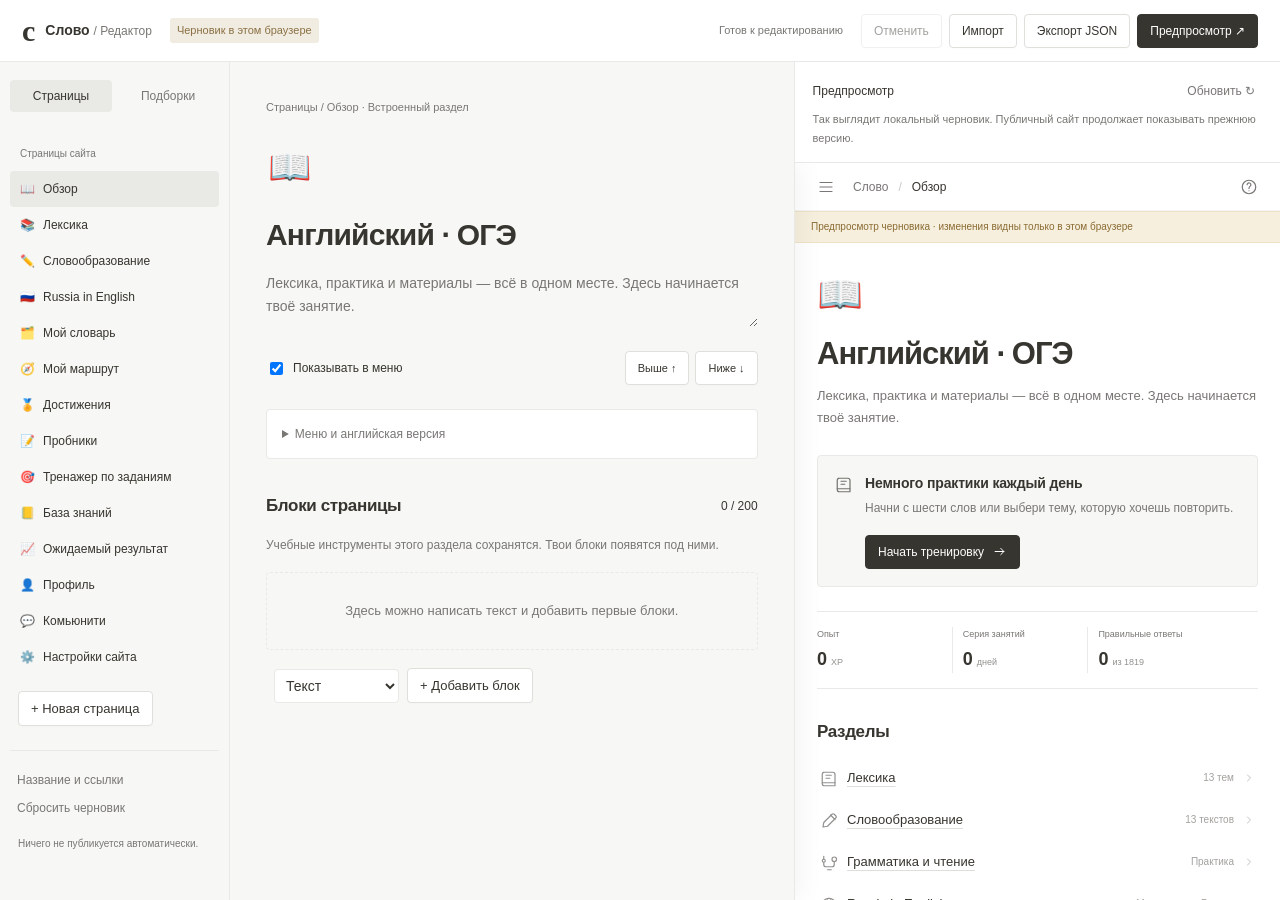
==== site/admin.html @ deb788ef "Add Notion-style browser-local content editor and isolated draft preview" ====
<!doctype html><html lang="ru"><head><meta charset="UTF-8"><meta name="viewport" content="width=device-width,initial-scale=1"><meta name="robots" content="noindex"><title>Редактор — Слово</title><link rel="icon" href="assets/favicon.svg"><script src="preferences.js"></script><link rel="stylesheet" href="style.css"><link rel="stylesheet" href="admin.css"></head><body class="admin-body">
<header class="admin-topbar"><a class="admin-brand" href="index.html">с<span>Слово <small>/ Редактор</small></span></a><span class="admin-draft-badge">Черновик в этом браузере</span><span class="admin-save" id="admin-save-status" role="status">Загрузка…</span><div class="admin-top-actions"><button class="button light" id="admin-undo" disabled>Отменить</button><button class="button light" id="admin-import">Импорт</button><button class="button light" id="admin-export">Экспорт JSON</button><a class="button dark" id="admin-preview-link" href="index.html?preview=1" target="_blank" rel="noopener noreferrer">Предпросмотр ↗</a></div><input type="file" id="admin-import-file" accept=".json,application/json" hidden></header>
<div class="admin-workspace"><aside class="admin-sidebar"><div class="admin-mode-tabs" role="group" aria-label="Что редактировать"><button id="mode-pages" aria-pressed="true">Страницы</button><button id="mode-lessons" aria-pressed="false">Подборки</button></div><div id="admin-sidebar-content"></div><div class="admin-sidebar-footer"><button class="text-button" id="admin-branding">Название и ссылки</button><button class="text-button" id="admin-reset">Сбросить черновик</button><p>Ничего не публикуется автоматически.</p></div></aside>
<main class="admin-editor" id="admin-editor"><p>Загрузка редактора…</p></main>
<aside class="admin-preview-panel"><div class="admin-preview-heading"><strong>Предпросмотр</strong><button class="text-button" id="admin-refresh-preview">Обновить ↻</button></div><p>Так выглядит локальный черновик. Публичный сайт продолжает показывать прежнюю версию.</p><iframe id="admin-preview" title="Предпросмотр черновика" src="about:blank"></iframe></aside></div>
<dialog id="admin-dialog" aria-label="Подтверждение действия"><h2 id="admin-dialog-title"></h2><p id="admin-dialog-text"></p><div class="admin-dialog-actions"><button class="button light" id="admin-dialog-cancel">Отмена</button><button class="button dark" id="admin-dialog-confirm">Подтвердить</button></div></dialog>
<div class="admin-toast" id="admin-message" role="status" hidden></div>
<script src="curriculum.js"></script><script src="content-model.js"></script><script src="admin.js"></script></body></html>
---- site/style.css ----
:root{--ink:#37352f;--muted:#787774;--faint:#a4a39f;--line:#e9e9e7;--sidebar:#f7f7f5;--hover:#efefed;--blue:#2383e2;--sidebar-width:240px;--page-width:960px;font-family:-apple-system,BlinkMacSystemFont,"Segoe UI",Helvetica,Arial,sans-serif;color:var(--ink);background:#fff;font-synthesis:none}
*{box-sizing:border-box}body{margin:0;font-size:14px;line-height:1.5}button,input{font:inherit}button{cursor:pointer;color:inherit}button:disabled{cursor:default}button,a,input{ -webkit-tap-highlight-color:transparent}button,a{touch-action:manipulation}button{transition:background-color .15s,border-color .15s}a{color:inherit}button:focus-visible,a:focus-visible,input:focus-visible{outline:2px solid var(--blue);outline-offset:3px}button:disabled{opacity:.45}svg{width:20px;height:20px;flex-shrink:0;vertical-align:middle}[hidden]{display:none!important}h1,h2,h3,p{margin:0}h1,h2,h3{font-weight:600}p{line-height:1.65}small{font-size:12px}.skip-link{position:fixed;top:8px;left:12px;z-index:8;transform:translateY(-160%);padding:8px 12px;background:white;border:1px solid var(--line);border-radius:4px}.skip-link:focus{transform:translateY(0)}
/* Workspace navigation */
.sidebar{width:var(--sidebar-width);position:fixed;inset:0 auto 0 0;background:var(--sidebar);display:flex;flex-direction:column;padding:10px 8px 14px;z-index:5;border-right:1px solid #f0f0ee;transition:transform .2s}.workspace{display:flex;align-items:center;width:100%;gap:10px;padding:10px 8px;border:0;border-radius:5px;text-align:left;background:transparent}.workspace:hover{background:var(--hover)}.workspace-icon{display:grid;place-items:center;width:28px;height:30px;border:1.5px solid #45433e;border-radius:4px;background:white;font:700 28px/1 Georgia,serif;box-shadow:2px 2px 0 #45433e}.workspace>span:nth-child(2){display:flex;flex-direction:column;gap:1px}.workspace strong{font-size:14px}.workspace small{font-size:11px;color:var(--muted)}.workspace-chevron{margin-left:auto;color:var(--muted)}.sidebar-section-label{font-size:11px;font-weight:500;color:#92918e;padding:28px 12px 9px}.nav-item{display:flex;align-items:center;gap:10px;background:transparent;border:0;border-radius:4px;text-align:left;width:100%;padding:7px 12px;margin:1px 0;min-height:36px;font-size:14px;color:#5f5e5b}.nav-item:hover{background:#ebebea}.nav-item.active{background:#e9e9e7;color:#37352f;font-weight:500}.nav-icon{width:18px;height:20px;display:grid;place-items:center;color:#92918e;flex-shrink:0}.nav-icon svg{width:18px;height:18px}.nav-name{flex:1;white-space:nowrap}.nav-item b{font-size:11px;color:#92918e;font-weight:400;font-variant-numeric:tabular-nums}.sidebar-bottom{margin-top:auto;padding:24px 12px 0}.sidebar-course{display:flex;flex-direction:column;font-size:12px;gap:2px;padding-bottom:18px;border-bottom:1px solid #e6e6e3}.sidebar-course small{color:#9b9a96;font-size:11px}.privacy{display:flex;align-items:center;gap:6px;color:#9b9a96;font-size:10px;padding-top:12px}.privacy svg{width:13px;height:13px}.sidebar-backdrop{position:fixed;inset:0;border:0;background:#0004;z-index:4}main{margin-left:var(--sidebar-width);min-height:100dvh;transition:margin-left .2s}main:focus{outline:none}.sidebar-collapsed .sidebar{transform:translateX(-100%)}.sidebar-collapsed main{margin-left:0}.topbar{position:sticky;top:0;height:46px;padding:0 20px;display:flex;align-items:center;gap:12px;background:#fffffff5;z-index:2}.icon-button{border:0;border-radius:4px;width:30px;height:30px;display:grid;place-items:center;background:transparent;color:var(--muted);font-size:24px;line-height:1;flex-shrink:0}.icon-button:hover{background:var(--hover)}.icon-button svg{width:18px;height:18px}.breadcrumb{display:flex;align-items:center;gap:10px;font-size:13px;min-width:0;white-space:nowrap;overflow:hidden}.breadcrumb strong{font-weight:400;overflow:hidden;text-overflow:ellipsis}.breadcrumb-workspace{color:var(--muted)}.breadcrumb-divider{color:#c9c8c5}.header-right{display:flex;align-items:center;gap:16px;margin-left:auto;flex-shrink:0}.local-label{display:flex;align-items:center;gap:6px;font-size:11px;color:#9b9a96}.local-label i{width:5px;height:5px;background:#8e9f8c;border-radius:50%}
/* Document page */
.content{width:100%;max-width:calc(var(--page-width) + 128px);padding:48px 64px 0;margin:0 auto}.greeting{margin:0 0 32px}.page-icon{font-size:44px;line-height:1.2;margin-bottom:20px}.greeting h1{font-size:38px;font-weight:700;letter-spacing:-1.3px;line-height:1.2;text-wrap:balance}.greeting p{margin-top:12px;color:var(--muted);max-width:650px;font-size:14px;line-height:1.7}h2{font-size:19px;letter-spacing:-.35px}h3{font-size:16px}.hero{display:flex;align-items:flex-start;gap:15px;border:1px solid var(--line);background:#f7f7f5;border-radius:4px;padding:20px 22px}.callout-icon{padding-top:1px;color:#74736f}.hero-copy{flex:1}.hero h2{font-size:16px;letter-spacing:-.15px}.hero p{font-size:13px;color:var(--muted);margin:5px 0 16px;max-width:460px}.hero-foot{font-size:12px;line-height:1.7;text-align:right;white-space:nowrap;color:#5f5e5b}.hero-foot span{font-size:11px;color:#9b9a96}.button{display:inline-flex;align-items:center;justify-content:center;gap:8px;padding:7px 12px;border:1px solid #dfdfdc;border-radius:4px;background:#fff;font-size:13px;font-weight:500;line-height:1.5;min-height:34px;text-decoration:none;box-shadow:0 1px 2px #00000004}.button svg{width:15px;height:15px}.button:hover{background:#f0f0ee}.button:active{transform:translateY(1px)}.button.dark{background:var(--ink);border-color:var(--ink);color:white}.button.dark:hover{background:#504e48}.button.light{background:white}.button.light:hover{background:var(--hover)}.text-button{background:transparent;border:0;border-radius:4px;font-size:12px;color:var(--muted);padding:5px 7px;line-height:1.5}.text-button:hover{background:var(--hover);color:var(--ink)}.stats{display:grid;grid-template-columns:1fr 1fr 1.15fr;margin:24px 0 38px;padding:18px 0;border-top:1px solid var(--line);border-bottom:1px solid var(--line)}.stat{padding:0 22px;border-right:1px solid var(--line);display:flex;flex-wrap:wrap;align-items:center;gap:8px 14px}.stat:first-child{padding-left:0}.stat:last-child{padding-right:0;border:0}.stat p{font-size:11px;color:var(--muted);margin-bottom:5px}.stat strong{font-size:22px;letter-spacing:-.5px;font-weight:600;font-variant-numeric:tabular-nums}.stat strong small{font-size:11px;letter-spacing:0;font-weight:400;color:#92918e}.stat-detail{font-size:10px;color:#92918e;white-space:nowrap}.stat-detail b{font-weight:500}.week{display:flex;gap:2px;align-self:flex-end;margin-bottom:7px}.week span{width:15px;height:17px;display:grid;place-items:center;font-size:8px;color:#b8b7b4;border:1px solid #eee;border-radius:2px}.week span.done{background:#e6eee4;color:#5b7659;border-color:#e6eee4}.section-heading{display:flex;align-items:center;justify-content:space-between;gap:12px;margin-bottom:12px}.workspace-pages{margin-bottom:38px}.page-links{display:flex;flex-direction:column}.page-link{display:flex;align-items:center;gap:11px;text-align:left;border:0;border-radius:4px;background:white;padding:10px 9px;font-size:14px;min-height:42px}.page-link:hover{background:#f7f7f5}.page-link-icon{color:#92918e}.page-link-icon svg{width:18px;height:18px}.page-link>span:nth-child(2){text-decoration:underline;text-decoration-color:#dededb;text-underline-offset:4px}.page-link small{margin-left:auto;color:#a2a19d;font-size:11px}.page-link>svg{width:14px;height:14px;color:#b2b1ad}.study-grid{display:grid;grid-template-columns:minmax(0,1fr) 205px;gap:30px}.database-heading{display:flex;justify-content:space-between;padding:8px 10px;border-top:1px solid var(--line);border-bottom:1px solid var(--line);color:#a2a19d;font-size:11px}.topic-list{display:flex;flex-direction:column;min-width:0}.topic{width:100%;border:0;border-bottom:1px solid var(--line);border-radius:0;background:white;display:flex;align-items:center;gap:12px;padding:14px 10px;text-align:left;min-height:76px}.topic:hover{background:#f7f7f5}.topic-art{display:grid;place-items:center;width:22px;flex-shrink:0;color:#9b9a96}.topic-art svg{width:19px;height:19px}.topic>div{min-width:0;flex:1}.topic small{font-size:10px;color:#a2a19d;letter-spacing:.02em}.topic h3{font-size:14px;font-weight:500;line-height:1.5;margin:2px 0;letter-spacing:0}.topic p{font-size:11px;color:#9b9a96}.topic-progress{height:2px;max-width:100px;background:#f0f0ee;margin-top:9px}.topic-progress i{display:block;height:100%;background:#b4b3af}.topic-meta{font-size:11px;color:#a2a19d;white-space:nowrap;font-variant-numeric:tabular-nums}.daily{align-self:start;border:1px solid var(--line);border-radius:4px;padding:17px 18px;margin-top:3px}.daily-top{font-size:11px;color:#92918e;margin-bottom:12px}.daily h2{font-size:15px}.daily p{font-size:12px;color:#92918e;margin:7px 0 20px;line-height:1.7}.quest-track{height:3px;border-radius:2px;background:#efefed;overflow:hidden}.quest-track i{display:block;height:100%;background:#8e9f8c;width:0}.quest-meta{display:flex;justify-content:space-between;gap:8px;font-size:9px;color:#92918e;margin-top:8px}.quest-meta strong{font-weight:400;white-space:nowrap}.book-note{display:flex;align-items:flex-start;gap:9px;border-top:1px solid var(--line);margin-top:32px;padding-top:16px;color:#a2a19d}.book-note svg{width:15px;height:15px;margin-top:3px}.book-note p{font-size:11px}.content footer{display:flex;align-items:center;gap:12px;padding:32px 0 22px;color:#b4b3af;font-size:10px}.content footer>span:first-child{font-weight:600}#secondary-view{min-height:420px}.route-intro{font-size:13px;line-height:1.7;color:var(--muted);margin-bottom:24px;max-width:680px}.search-label{display:block;margin:20px 0 7px;font-size:12px;font-weight:500;color:var(--muted)}.search-input{display:block;width:100%;max-width:100%;padding:9px 11px;border:1px solid #e3e3e0;border-radius:4px;background:#fbfbfa;font-size:13px;margin-bottom:20px;color:var(--ink)}.search-input::placeholder{color:#b4b3af}.search-input:focus{background:white;border-color:#a8cbea}.chapter-heading{margin:0 0 24px}.chapter-heading h2{display:none}.chapter-heading p{font-size:12px;color:#92918e}.chapter-actions{display:flex;gap:8px;flex-wrap:wrap;margin-top:22px}.chapter-actions .button{min-height:35px}.module-links{display:flex;gap:8px;flex-wrap:wrap;margin-bottom:32px}.word-list{display:flex;flex-direction:column;border-top:1px solid var(--line)}.vocab-card{display:grid;grid-template-columns:minmax(0,1fr) minmax(0,1fr) 125px;align-items:center;gap:20px;border-bottom:1px solid var(--line);padding:13px 9px;min-height:52px}.vocab-card h3{grid-column:1;grid-row:1;font:500 15px/1.5 -apple-system,BlinkMacSystemFont,"Segoe UI",Helvetica,Arial,sans-serif;overflow-wrap:anywhere}.vocab-card strong{grid-column:2;grid-row:1;font-size:13px;font-weight:400;color:var(--muted);overflow-wrap:anywhere}.vocab-card small{grid-column:3;grid-row:1;font-size:9px;letter-spacing:.02em;color:#a2a19d;text-align:right}.vocab-card p{font-size:12px;color:var(--muted);grid-column:1/-1}#search-count{font-size:11px;color:#92918e;margin-bottom:10px}.empty-state{padding:48px 28px;border:1px dashed #e3e3e0;border-radius:4px;text-align:center;color:var(--muted)}.empty-state .result-icon{font-size:32px;margin-bottom:16px;color:#a2a19d}.empty-state h2{font-size:18px;color:var(--ink);margin-bottom:8px}.empty-state p{font-size:13px}.empty-state .button{margin-top:20px}.achievement-grid{display:flex;flex-direction:column;border-top:1px solid var(--line)}.achievement{display:grid;grid-template-columns:38px 1fr auto;gap:4px 16px;padding:22px 10px;border-bottom:1px solid var(--line);align-items:center}.achievement>span{grid-column:1;grid-row:1/3;font-size:28px;color:#9b9a96}.achievement h3{font-size:15px;grid-column:2;grid-row:1}.achievement p{font-size:12px;color:var(--muted);grid-column:2;grid-row:2}.achievement small{font-size:11px;grid-column:3;grid-row:1/3;color:var(--muted)}.achievement.locked{opacity:.5}
/* Study pages and dialogs */
dialog{border:1px solid #e7e7e4;border-radius:8px;padding:24px;width:min(560px,calc(100vw - 32px));max-height:90dvh;overflow:auto;background:white;color:var(--ink);box-shadow:0 16px 60px #00000026}dialog::backdrop{background:#0005}.modal-head{display:flex;align-items:center;justify-content:space-between;gap:12px;font-size:11px;color:var(--muted);line-height:1.6}.modal-head .icon-button{width:28px;height:28px}.session-track{height:3px;background:#f1f1ef;margin:16px 0 24px}.session-track i{display:block;height:100%;background:#aaa9a5;width:0;transition:width .2s}.eyebrow{font-size:10px;letter-spacing:.08em;font-weight:500;color:#92918e}.exercise-word{text-align:center;padding:12px 0}.exercise-word h2{font:600 34px/1.3 -apple-system,BlinkMacSystemFont,"Segoe UI",Helvetica,Arial,sans-serif;letter-spacing:-.8px;margin:20px 0 14px;overflow-wrap:anywhere}.exercise-word p{font-size:13px;color:var(--muted);line-height:1.8}.exercise-word h3{margin-bottom:12px}.source-note{font-size:11px!important;line-height:1.7!important;color:#9b9a96!important;margin-top:20px!important}.source-note a{text-underline-offset:3px}.answer-grid{display:grid;grid-template-columns:1fr 1fr;gap:8px;margin-top:24px}.answer{border:1px solid #e3e3e0;border-radius:4px;padding:13px 12px;background:white;text-align:left;font-size:13px;line-height:1.6;overflow-wrap:anywhere}.answer:not(:disabled):hover{background:#f7f7f5;border-color:#bdbcb7}.answer.correct{background:#edf3ec;border-color:#a8bfa4;color:#3e6039;opacity:1}.answer.wrong{background:#fbefec;border-color:#d7ada3;color:#975b4a;opacity:1}.feedback{font-size:13px;line-height:1.8;margin-top:20px}.next{width:100%;margin-top:18px}.result-icon{font-size:44px;color:#9b9a96;margin:8px 0}.exercise-word #repeat{display:block;margin:10px auto 0}.task-text{text-align:left;font-size:16px;line-height:1.85;margin:18px 0}#answer-form{display:flex;align-items:center;flex-wrap:wrap;gap:10px}#answer-form label{width:100%;font-size:12px;color:var(--muted)}#typed-answer{flex:1;min-width:140px;border:1px solid #dcdcd8;border-radius:4px;padding:9px 11px;color:var(--ink)}.wide-trainer{width:min(800px,calc(100vw - 32px));padding:32px}.formation-intro h2{font-size:28px;letter-spacing:-.7px;margin:14px 0}.formation-intro p{font-size:13px;color:var(--muted);line-height:1.8}.gap-row{padding:20px 0;border-bottom:1px solid var(--line)}.gap-row label{display:block;font-size:15px;line-height:1.85}.gap-row label strong{display:inline-block;font-size:12px;margin-right:6px;color:#92918e;font-variant-numeric:tabular-nums}.gap-entry{display:flex;align-items:center;gap:16px;margin-top:12px}.gap-entry strong{font-size:11px;font-weight:500;letter-spacing:.04em;min-width:125px;color:var(--muted)}.gap-entry input{min-width:0;flex:1;width:100%;border:1px solid #dcdcd8;border-radius:4px;padding:9px 11px;color:var(--ink);background:white}.gap-entry input.correct{border-color:#a8bfa4;background:#edf3ec}.gap-entry input.wrong{border-color:#d7ada3;background:#fbefec}.gap-feedback p{font-size:12px;line-height:1.8;margin:10px 0 0;color:var(--muted)}#check-block{margin-top:24px}#block-result{margin:24px 0}#block-result h3{margin-bottom:8px}#block-result p{font-size:13px;color:var(--muted)}.close-info{float:right}#info h2{font-size:25px;margin:14px 0}#info p{font-size:13px;line-height:1.8;color:var(--muted);margin:14px 0}#info #reset{margin-top:8px}
/* Flashcards */
.flashcard-top{display:flex;align-items:center;justify-content:space-between;gap:16px;margin:16px 0 14px}.flashcard-top #flashcard-count{font-size:12px;color:var(--muted);font-variant-numeric:tabular-nums}.flashcard{display:flex;width:100%;min-height:300px;padding:28px;flex-direction:column;align-items:center;justify-content:space-between;gap:28px;border:1px solid #e2e2df;border-radius:5px;background:#fbfbfa;text-align:center}.flashcard:hover{background:#f7f7f5}.flashcard[aria-pressed="true"]{background:#f3f3f0;border-color:#d6d6d1}.flashcard-text{font-size:clamp(25px,4vw,36px);font-weight:500;line-height:1.4;letter-spacing:-.5px;overflow-wrap:anywhere}.flashcard-hint{font-size:11px;color:#9b9a96}.flashcard-navigation{display:flex;align-items:center;justify-content:space-between;gap:12px;margin:16px 0}.flashcard-navigation>span{font-size:11px;color:#a2a19d;text-align:center}.flashcard-navigation .button{min-width:40px;min-height:34px}.flashcard-options{display:flex;flex-wrap:wrap;justify-content:space-between;gap:8px}.flashcard-options .text-button{font-size:11px}#flashcard-check{margin-top:16px}
/* Small screens retain a full, readable navigation drawer. */
@media(min-width:1600px){.content{padding-top:66px}}@media(max-width:1200px){.content{padding:40px 40px 0}.study-grid{gap:22px;grid-template-columns:minmax(0,1fr) 190px}.stat{padding-left:16px;padding-right:16px}.stat-detail,.week{display:none}.vocab-card{grid-template-columns:1fr 1fr}.vocab-card small{display:none}}@media(max-width:900px){.content{padding:36px 28px 0}.study-grid{grid-template-columns:1fr}.daily{display:none}.greeting h1{font-size:34px}.hero-foot{display:none}.local-label{display:none}}
@media(max-width:800px){.sidebar{transform:translateX(-100%);box-shadow:6px 0 25px #0000000c}.sidebar-open .sidebar{transform:translateX(0)}main,.sidebar-collapsed main{margin-left:0}.sidebar-open .sidebar-backdrop{display:block}.topbar{padding:0 16px;border-bottom:1px solid #f3f3f1;height:48px}.content{padding:36px 28px 0;max-width:800px}.header-right{gap:8px}.nav-item{min-height:42px}.sidebar-section-label{padding-top:24px}.breadcrumb{font-size:12px}.workspace{min-height:60px}}
@media(max-width:540px){.content{padding:30px 22px 0}.page-icon{font-size:37px;margin-bottom:18px}.greeting h1{font-size:31px;letter-spacing:-1px}.greeting p{font-size:13px}.greeting{margin-bottom:26px}.hero{padding:17px;gap:12px}.hero h2{font-size:14px}.hero p{font-size:12px}.hero .callout-icon svg{width:18px;height:18px}.hero .button{font-size:12px}.stats{margin:24px 0 30px;padding:15px 0;grid-template-columns:1fr 1fr 1.25fr}.stat{padding:0 10px}.stat p{font-size:9px;white-space:nowrap}.stat strong{font-size:18px}.stat strong small{font-size:9px}.section-heading h2{font-size:17px}.page-link{padding:10px 3px;font-size:13px;gap:9px}.page-link small{font-size:10px;max-width:105px;text-align:right}.page-link>svg{width:12px;height:12px}.workspace-pages{margin-bottom:30px}.topic{padding:13px 4px;gap:9px}.topic h3{font-size:13px}.topic p{font-size:10px}.topic-meta{font-size:10px}.topic small{font-size:9px}.topic-art{width:18px}.topic-art svg{width:17px;height:17px}.chapter-actions{display:grid;grid-template-columns:1fr 1fr;gap:8px}.chapter-actions #chapter-flashcards{grid-column:1/-1}.chapter-actions .button{font-size:12px;min-height:40px}.vocab-card{gap:14px;padding:13px 3px}.vocab-card h3{font-size:14px}.vocab-card strong{font-size:12px}.chapter-heading p{font-size:11px}.route-intro{font-size:12px}.search-input{font-size:14px;padding:11px}.empty-state{padding:38px 18px}.content footer{font-size:9px}.book-note{margin-top:24px}.book-note p{font-size:10px}dialog,.wide-trainer{width:calc(100vw - 24px);padding:20px;max-height:92dvh}.modal-head{font-size:10px}.answer-grid{grid-template-columns:1fr}.answer{padding:12px}.flashcard{min-height:270px;padding:24px 18px}.flashcard-navigation>span{font-size:10px}.flashcard-options .text-button{font-size:10px}.flashcard-text{font-size:28px}.gap-entry{flex-direction:column;align-items:stretch;gap:8px}.formation-intro h2{font-size:25px}.gap-row label{font-size:14px}.task-text{font-size:15px}.module-links{flex-direction:column}.module-links .button{width:100%}.achievement{grid-template-columns:28px 1fr auto;gap:4px 10px;padding:18px 3px}.achievement h3{font-size:14px}.achievement p{font-size:11px}.achievement small{font-size:10px}.achievement>span{font-size:24px}}
@media(prefers-reduced-motion:reduce){*,*::before,*::after{scroll-behavior:auto!important;transition:none!important;animation:none!important}}
@media(max-width:800px){main{transition:none}}
/* Settings, profile and evidence */
.sidebar{overflow-y:auto;scrollbar-width:thin;overscroll-behavior:contain}.sidebar .workspace{flex-shrink:0}.sidebar-bottom{flex-shrink:0}.sidebar-section-label{padding-top:20px;flex-shrink:0}.nav-name{white-space:normal;line-height:1.4}.sidebar nav{flex-shrink:0}.feedback-link{text-decoration:none;font-size:12px}.feedback-external{font-size:12px;color:var(--muted)}.settings-panel{max-width:780px}.settings-group{margin-bottom:30px}.settings-group h2{font-size:16px;padding-bottom:10px;border-bottom:1px solid var(--line)}.setting-row{display:flex;align-items:center;justify-content:space-between;gap:32px;padding:20px 0;border-bottom:1px solid var(--line)}.setting-row label{display:flex;flex-direction:column;gap:6px;flex:1;cursor:pointer}.setting-row label strong{font-size:14px;font-weight:500}.setting-row label span{font-size:12px;line-height:1.7;color:var(--muted);max-width:440px}.setting-row select,.profile-form select,.task-kind-select{font:inherit;border:1px solid #dededb;border-radius:4px;color:var(--ink);background:white;padding:8px 30px 8px 10px;max-width:100%;min-height:36px}.setting-row select{width:160px;flex-shrink:0}.setting-switch{appearance:none;-webkit-appearance:none;position:relative;border:1px solid #c6c6c1;border-radius:20px;background:#dededb;width:38px;height:22px;cursor:pointer;flex-shrink:0;margin:0}.setting-switch::before{content:'';display:block;width:16px;height:16px;position:absolute;top:2px;left:2px;border-radius:50%;background:#fff;box-shadow:0 1px 3px #0002;transition:transform .15s}.setting-switch:checked{background:#37352f;border-color:#37352f}.setting-switch:checked::before{transform:translateX(16px)}.settings-save-status{font-size:12px;color:var(--muted);margin:22px 0}.profile-intro{display:flex;align-items:center;gap:16px;margin-bottom:30px}.profile-intro h2{font-size:21px}.profile-intro p{font-size:12px;color:var(--muted);margin-top:5px}.profile-avatar{width:52px;height:52px;border:1px solid var(--line);border-radius:6px;display:grid;place-items:center;font-size:26px;background:var(--sidebar)}.profile-form{display:flex;flex-direction:column;gap:10px;max-width:420px;margin-bottom:32px}.profile-form label{font-size:12px;color:var(--muted)}.profile-form input{font:inherit;border:1px solid #dededb;border-radius:4px;padding:9px 11px;color:var(--ink);background:white}.profile-form .button{align-self:flex-start;margin-top:10px}.profile-form p{font-size:12px;color:var(--muted)}.feature-note{font-size:12px;color:var(--muted);line-height:1.8;margin:20px 0;max-width:700px}.task-kind-select{margin:0 0 8px;min-width:240px}.forecast-status{background:var(--sidebar);border:1px solid var(--line);border-radius:4px;padding:24px}.status-label{display:inline-block;background:#ecebe8;padding:3px 7px;border-radius:3px;font-size:11px;color:#6c6a63;margin-bottom:14px}.forecast-status h2{font-size:21px}.forecast-status p{font-size:13px;line-height:1.8;color:var(--muted);margin-top:10px;max-width:650px}.feature-heading{margin-top:32px}.evidence-grid{display:grid;grid-template-columns:repeat(3,minmax(0,1fr));border-top:1px solid var(--line);border-bottom:1px solid var(--line);margin:22px 0}.evidence-grid>div{display:flex;flex-direction:column;gap:8px;padding:18px 14px;border-right:1px solid var(--line)}.evidence-grid>div:first-child{padding-left:0}.evidence-grid>div:last-child{border:0}.evidence-grid small{font-size:11px;color:var(--muted);line-height:1.6}.evidence-grid strong{font-size:23px;font-weight:500;font-variant-numeric:tabular-nums}.coverage-list{margin:24px 0}.coverage-list>div{display:flex;justify-content:space-between;align-items:center;padding:12px 0;border-bottom:1px solid var(--line);gap:16px;font-size:13px}.coverage-list strong,.coverage-list small{font-size:12px;font-weight:400;color:var(--muted)}
/* Dark theme affects every learning surface, including feedback and dialogs. */
:root[data-theme="dark"]{--ink:#e6e5e1;--muted:#b4b3ae;--faint:#a4a39e;--line:#383836;--sidebar:#222221;--hover:#343432;--blue:#72b6fa;background:#191919;color:var(--ink)}
[data-theme="dark"] body,[data-theme="dark"] main{background:#191919}[data-theme="dark"] .topbar{background:#191919f5;border-color:var(--line)}[data-theme="dark"] .sidebar{border-color:var(--line)}[data-theme="dark"] .workspace-icon{background:#e6e5e1;color:#37352f;box-shadow:2px 2px 0 #88877f}[data-theme="dark"] .nav-item{color:#c6c5bf}[data-theme="dark"] .nav-item:hover,[data-theme="dark"] .workspace:hover{background:#2d2d2b}[data-theme="dark"] .nav-item.active{background:#343432;color:#f3f2ef}[data-theme="dark"] .sidebar-course{border-color:var(--line)}
[data-theme="dark"] :is(.hero,.daily,.forecast-status,.profile-avatar){background:var(--sidebar);border-color:var(--line)}[data-theme="dark"] :is(.page-link,.topic,.answer,.button.light,dialog,.gap-entry input,.profile-form input,.setting-row select,.profile-form select,.task-kind-select){background:#20201f;color:var(--ink);border-color:#484844}[data-theme="dark"] :is(.page-link,.topic){background:transparent}[data-theme="dark"] :is(.topic:hover,.page-link:hover,.button.light:hover,.answer:not(:disabled):hover){background:#2b2b29}[data-theme="dark"] .button{background:#252524;border-color:#4b4b46;color:var(--ink)}[data-theme="dark"] .button.dark{background:#e4e3de;border-color:#e4e3de;color:#252521}[data-theme="dark"] .button.dark:hover{background:#f8f7f2}[data-theme="dark"] :is(.search-input,#typed-answer){background:#232322;border-color:#484844;color:var(--ink)}[data-theme="dark"] .search-input:focus{background:#292928}[data-theme="dark"] .flashcard{background:#222221;color:var(--ink);border-color:#484844}[data-theme="dark"] .flashcard:hover{background:#292928}[data-theme="dark"] .flashcard[aria-pressed="true"]{background:#2d2d2b;border-color:#5c5b55}[data-theme="dark"] :is(.answer.correct,.gap-entry input.correct){background:#263b2a;border-color:#64936b;color:#c9e8cd}[data-theme="dark"] :is(.answer.wrong,.gap-entry input.wrong){background:#472d27;border-color:#b67969;color:#f2c5b9}[data-theme="dark"] :is(.session-track,.quest-track,.topic-progress){background:#363632}[data-theme="dark"] .week span{border-color:#44443e;color:#a3a297}[data-theme="dark"] .week span.done{background:#344236;color:#c4d7c4;border-color:#344236}[data-theme="dark"] .status-label{background:#3a3932;color:#d4d0bb}[data-theme="dark"] .setting-switch{background:#4a4a46;border-color:#5b5b55}[data-theme="dark"] .setting-switch:checked{background:#e4e3de;border-color:#e4e3de}[data-theme="dark"] .setting-switch:checked::before{background:#252521}[data-theme="dark"] .skip-link{background:#252524;color:var(--ink)}[data-theme="dark"] .empty-state{border-color:#4b4b46}
/* Compact is an actual layout variant, independent of language and theme. */
[data-layout="compact"] .content{padding-top:28px;--page-width:1020px}[data-layout="compact"] .page-icon{font-size:30px;margin-bottom:12px}[data-layout="compact"] .greeting{margin-bottom:22px}[data-layout="compact"] .greeting h1{font-size:32px}[data-layout="compact"] .hero{padding:15px 18px}[data-layout="compact"] .topic{min-height:62px;padding-top:9px;padding-bottom:9px}[data-layout="compact"] .vocab-card{min-height:42px;padding-top:9px;padding-bottom:9px}[data-layout="compact"] .stats{padding:12px 0;margin:18px 0 24px}[data-layout="compact"] .setting-row{padding:14px 0}[data-layout="compact"] .workspace-pages{margin-bottom:24px}
/* Low-vision mode prioritises readable text and controls over density. */
:root.low-vision{--ink:#151515;--muted:#343434;--faint:#555;--line:#666;--sidebar:#f0f0f0;--sidebar-width:280px}.low-vision[data-theme="dark"]{--ink:#fff;--muted:#eee;--faint:#ddd;--line:#bbb;--sidebar:#151515}.low-vision body{font-size:19px}.low-vision :is(p,small,label,.nav-item,.button,.text-button,input,select,.eyebrow,.modal-head,.source-note,.feature-note,.setting-row label strong,.setting-row label span,.setting-row select,.settings-save-status,.vocab-card strong,.vocab-card h3,.topic h3,.topic p,.topic small,.topic-meta,.privacy,.sidebar-section-label,.search-label,.stat p,.stat strong small,.breadcrumb,.coverage-list>div,.coverage-list strong,.coverage-list small,.page-link,.page-link small){font-size:18px!important;line-height:1.7!important}.low-vision :is(h2,.forecast-status h2){font-size:26px}.low-vision h3{font-size:22px}.low-vision .greeting h1{font-size:40px}.low-vision :is(button,input,select){min-height:44px}.low-vision .nav-item{padding:10px}.low-vision :is(.nav-icon,.topic-art){min-width:22px}.low-vision :is(.nav-item,.topic,.page-link,.flashcard,.answer,.button.light){color:var(--ink)}.low-vision :is(.nav-icon,.topic-art,.eyebrow,.flashcard-hint,.stat-detail,.feature-note,.topic p,.topic-meta,.source-note,.sidebar-section-label,.profile-intro p,.sidebar-course small){color:var(--muted)!important}.low-vision .setting-switch{width:58px;height:32px;min-height:32px}.low-vision .setting-switch::before{width:24px;height:24px;top:3px;left:3px}.low-vision .setting-switch:checked::before{transform:translateX(25px)}.low-vision .header-right .local-label{display:none}.low-vision .setting-row{gap:18px}.low-vision .setting-row select{width:180px}.low-vision .vocab-card{grid-template-columns:1fr 1fr}.low-vision .vocab-card small{display:none}.low-vision .week{display:none}.low-vision .stat-detail{display:none}.low-vision :is(.button.dark){color:#fff;background:#151515;border-color:#151515}.low-vision[data-theme="dark"] .button.dark{background:#fff;color:#151515;border-color:#fff}.low-vision .feedback-link{align-items:flex-start}.low-vision .sidebar-section-label{font-weight:600}.low-vision .topbar{min-height:56px;height:auto;padding-top:5px;padding-bottom:5px}
@media(max-width:600px){.setting-row{gap:18px;align-items:flex-start}.setting-row:has(select){flex-direction:column;gap:12px}.setting-row select{width:100%}.setting-row label span{font-size:12px}.settings-group h2{font-size:16px}.evidence-grid{gap:0}.evidence-grid>div{padding:14px 10px}.evidence-grid small{font-size:10px}.evidence-grid strong{font-size:20px}.forecast-status{padding:20px}.forecast-status h2{font-size:19px}.profile-form{max-width:100%}.task-kind-select{width:100%;min-width:0}.low-vision .setting-row select{width:100%}.low-vision .evidence-grid{grid-template-columns:1fr}.low-vision .evidence-grid>div{border-right:0;border-bottom:1px solid var(--line);padding-left:0}.low-vision .stats{grid-template-columns:1fr}.low-vision .stat{padding:10px 0;border-right:0;border-bottom:1px solid var(--line)}.low-vision .page-link{flex-wrap:wrap}.low-vision .page-link small{margin-left:30px;max-width:none;text-align:left}.low-vision .vocab-card{grid-template-columns:1fr;gap:4px}.low-vision .vocab-card strong{grid-column:1;grid-row:2}.low-vision .chapter-actions{grid-template-columns:1fr}.low-vision .sidebar{width:min(320px,88vw)}.low-vision .topic{flex-wrap:wrap}.low-vision .topic-meta{margin-left:30px}.low-vision .greeting h1{font-size:34px}.low-vision .modal-head{align-items:flex-start}.low-vision .chapter-actions #chapter-flashcards{grid-column:1}.low-vision .flashcard-options{flex-direction:column}.low-vision .flashcard-navigation>span{font-size:15px}.low-vision .coverage-list>div{flex-wrap:wrap}}
.quiz-length-heading{margin:20px 0 24px}.quiz-length-heading h2{font-size:24px;letter-spacing:-.6px;line-height:1.35}.quiz-length-heading p{font-size:13px;color:var(--muted);margin-top:9px}.quiz-length-options{display:grid;grid-template-columns:repeat(3,minmax(0,1fr));gap:10px}.quiz-length-option{display:flex;flex-direction:column;align-items:flex-start;gap:8px;text-align:left;min-height:110px;padding:18px 14px;background:var(--sidebar);border:1px solid var(--line);border-radius:4px;color:var(--ink)}.quiz-length-option:hover{background:var(--hover);border-color:var(--muted)}.quiz-length-option strong{font-size:17px;font-weight:500}.quiz-length-option small{font-size:11px;color:var(--muted);line-height:1.6}.low-vision .quiz-length-options{grid-template-columns:1fr}.low-vision .quiz-length-option strong{font-size:22px}@media(max-width:540px){.quiz-length-options{grid-template-columns:1fr}.quiz-length-option{min-height:76px;padding:15px;gap:5px}.quiz-length-heading h2{font-size:23px}}
.trainer-routes{display:flex;flex-wrap:wrap;gap:8px;margin-bottom:18px}.trainer-steps{display:flex;flex-wrap:wrap;align-items:center;gap:8px;font-size:12px;color:var(--muted);margin-bottom:28px}.trainer-steps .text-button{max-width:100%;text-align:left}.trainer-step-title{margin-bottom:22px;font-size:22px}.trainer-group{margin-bottom:30px}.trainer-group>h3{font-size:12px;color:var(--muted);font-weight:500;padding:8px 0;border-bottom:1px solid var(--line)}.trainer-choice{display:flex;align-items:center;justify-content:space-between;gap:24px;padding:17px 10px;border:0;border-bottom:1px solid var(--line);background:transparent;text-align:left;width:100%;color:var(--ink)}.trainer-choice:hover,.trainer-topic-choice:hover{background:var(--sidebar)}.trainer-choice-body{display:flex;flex-direction:column;gap:5px;flex:1;min-width:0}.trainer-choice strong{font-size:14px;font-weight:500}.trainer-choice small{font-size:11px;color:var(--muted)}.trainer-choice-body>span{font-size:12px;line-height:1.7;color:var(--muted);max-width:590px}.trainer-availability{flex-shrink:0;font-size:11px;color:var(--muted);max-width:130px;text-align:right}.trainer-availability.available{color:var(--ink)}.trainer-topic-list{border-top:1px solid var(--line)}.trainer-topic-choice{display:flex;align-items:center;gap:16px;justify-content:space-between;background:transparent;border:0;border-bottom:1px solid var(--line);width:100%;padding:15px 8px;text-align:left;color:var(--ink);font-size:14px}.trainer-topic-choice>span:first-child{flex:1}.trainer-topic-choice small{font-size:11px;color:var(--muted)}.trainer-topic-choice>span:last-child{font-size:12px;color:var(--muted)}.trainer-result-heading>h2{font-size:25px;line-height:1.4;margin-bottom:10px}.trainer-result-heading>p:not(.feature-note){font-size:13px;color:var(--muted)}.trainer-result-actions{display:flex;flex-wrap:wrap;gap:8px;margin:26px 0}.trainer-source{border-top:1px solid var(--line);padding-top:18px;margin-top:34px;color:var(--muted);max-width:700px;font-size:11px;line-height:1.8}.trainer-source p{margin-bottom:8px}.reading-passage{border:1px solid var(--line);padding:18px;border-radius:4px;margin-bottom:24px;background:var(--sidebar)}.reading-passage summary{cursor:pointer;font-weight:600;font-size:18px}.reading-passage p{font-size:14px;line-height:1.9;margin-top:16px;max-width:65ch}.low-vision :is(.trainer-choice strong,.trainer-choice small,.trainer-choice-body>span,.trainer-availability,.trainer-topic-choice,.trainer-topic-choice small,.trainer-source,.reading-passage p,.reading-passage summary){font-size:18px!important;line-height:1.7!important}.low-vision .trainer-choice{flex-wrap:wrap}.low-vision .trainer-availability{max-width:100%}.low-vision .trainer-source{font-size:18px}.low-vision .trainer-step-title{font-size:28px}@media(max-width:600px){.trainer-routes .button{flex:1;font-size:12px}.trainer-choice{flex-wrap:wrap;gap:9px;padding:15px 4px}.trainer-choice-body{flex-basis:100%}.trainer-availability{text-align:left;max-width:none}.trainer-topic-choice{flex-wrap:wrap;gap:5px 12px}.trainer-topic-choice>span:first-child{flex-basis:100%}.trainer-topic-choice small{flex:1}.trainer-result-heading>h2{font-size:22px}.reading-passage{padding:14px}.reading-passage p{font-size:13px}.trainer-result-actions .button{flex:1}.low-vision .trainer-routes{flex-direction:column}.low-vision .trainer-topic-choice{font-size:18px}.trainer-steps{gap:4px}}
.editor-entry-link{display:block;font-size:11px;color:var(--muted);text-decoration:none;padding:7px 0;margin-bottom:10px}.editor-entry-link:hover{text-decoration:underline}.draft-preview-banner{position:sticky;top:46px;z-index:2;background:#f6efdE;border-top:1px solid #eee3c8;border-bottom:1px solid #eee3c8;color:#8a6b32;padding:7px 22px;font-size:11px;line-height:1.6}.cms-page-blocks{margin:30px 0;max-width:720px}.cms-page-blocks>p{font-size:15px;line-height:1.9;margin:14px 0;white-space:normal;overflow-wrap:anywhere}.cms-page-blocks>h2{font-size:25px;margin:30px 0 14px;line-height:1.4}.cms-page-blocks ul{padding-left:24px;font-size:15px;line-height:1.9}.cms-page-blocks hr{border:0;border-top:1px solid var(--line);margin:26px 0}.cms-callout{padding:18px;background:var(--sidebar);border:1px solid var(--line);border-radius:4px;line-height:1.9;margin:20px 0;font-size:14px;overflow-wrap:anywhere}.cms-page-blocks figure{margin:20px 0}.cms-page-blocks img{max-width:100%;height:auto;border-radius:4px;display:block}.cms-page-blocks figcaption{font-size:12px;color:var(--muted);margin-top:8px;line-height:1.7}.cms-page-blocks a{text-underline-offset:4px}[data-theme="dark"] .draft-preview-banner{background:#383122;color:#e8cd97;border-color:#514630}.low-vision .cms-page-blocks :is(p,li,figcaption){font-size:20px!important;line-height:1.9!important}.low-vision .cms-callout{font-size:20px}.low-vision .draft-preview-banner{top:56px;font-size:15px}@media(max-width:800px){.draft-preview-banner{top:48px}}@media(max-width:540px){.cms-page-blocks>h2{font-size:23px}.cms-page-blocks>p,.cms-page-blocks li{font-size:14px}.draft-preview-banner{padding:7px 16px;font-size:10px}}
---- site/admin.css ----
.admin-body{background:var(--sidebar);color:var(--ink)}.admin-topbar{height:62px;display:flex;align-items:center;gap:18px;padding:0 22px;border-bottom:1px solid var(--line);background:white;position:sticky;top:0;z-index:3}.admin-brand{display:flex;align-items:center;gap:10px;text-decoration:none;font:700 30px/1 Georgia,serif}.admin-brand>span{font:600 14px/1.5 -apple-system,BlinkMacSystemFont,"Segoe UI",sans-serif}.admin-brand small{font-weight:400;color:var(--muted)}.admin-draft-badge{font-size:11px;background:#f1ece1;color:#8a7044;padding:4px 7px;border-radius:3px}.admin-save{font-size:11px;color:var(--muted);margin-left:auto}.admin-save[data-state="error"]{color:#a34832}.admin-top-actions{display:flex;gap:7px}.admin-top-actions .button{font-size:12px}.admin-workspace{display:grid;grid-template-columns:230px minmax(400px,1fr) minmax(300px,38%);min-height:calc(100dvh - 62px)}.admin-sidebar{border-right:1px solid var(--line);padding:18px 10px;max-height:calc(100dvh - 62px);position:sticky;top:62px;overflow-y:auto;scrollbar-width:thin;display:flex;flex-direction:column}.admin-mode-tabs{display:flex;gap:5px;margin-bottom:18px}.admin-mode-tabs button{flex:1;border:0;background:transparent;border-radius:4px;padding:7px;font-size:12px;color:var(--muted)}.admin-mode-tabs button[aria-pressed="true"]{background:#e9e9e6;color:var(--ink);font-weight:500}.admin-list-label{font-size:10px;color:var(--muted);margin:16px 10px 8px}.admin-page-button{display:flex;width:100%;gap:8px;align-items:center;padding:8px 10px;border:0;border-radius:4px;background:transparent;text-align:left;font-size:12px;min-height:36px}.admin-page-button span:first-child{flex-shrink:0}.admin-page-button span:nth-child(2){overflow:hidden;text-overflow:ellipsis;white-space:nowrap;flex:1}.admin-page-button small{font-size:9px;color:var(--muted)}.admin-page-button:hover{background:var(--hover)}.admin-page-button.active{background:#e9e9e6}.admin-sidebar-footer{border-top:1px solid var(--line);margin-top:24px;padding-top:15px}.admin-sidebar-footer .text-button{display:block;text-align:left;width:100%}.admin-sidebar-footer p{font-size:10px;color:var(--muted);margin:14px 8px 0}.admin-add-page{margin:16px 8px 0}.admin-editor{margin:0;min-height:0;padding:36px 36px 70px;min-width:0;max-width:none}.admin-editor>h1{font-size:28px;letter-spacing:-.8px;margin-bottom:20px}.admin-editor .editor-context{font-size:11px;color:var(--muted);margin-bottom:24px}.admin-editor .editor-context strong{font-weight:500}.admin-title-input{font:700 30px/1.3 -apple-system,BlinkMacSystemFont,"Segoe UI",sans-serif;letter-spacing:-.8px;width:100%;border:0;background:transparent;resize:none;color:var(--ink);overflow:hidden;padding:4px 0;min-height:44px}.admin-description-input{font:14px/1.7 -apple-system,BlinkMacSystemFont,"Segoe UI",sans-serif;width:100%;border:0;background:transparent;resize:vertical;color:var(--muted);min-height:58px;padding:8px 0}.admin-page-icon-input{font-size:35px;width:90px;border:0;background:transparent;margin-bottom:16px;color:var(--ink)}.admin-properties{border:1px solid var(--line);border-radius:4px;margin:24px 0;padding:15px;background:#fff}.admin-properties summary{font-size:12px;color:var(--muted);cursor:pointer}.admin-fields{display:grid;grid-template-columns:1fr 1fr;gap:14px;margin-top:18px}.admin-field{display:flex;flex-direction:column;gap:6px;min-width:0}.admin-field.wide{grid-column:1/-1}.admin-field label{font-size:11px;color:var(--muted)}.admin-field input,.admin-field textarea,.admin-field select,.admin-task-filter{width:100%;background:white;color:var(--ink);font:13px/1.6 -apple-system,BlinkMacSystemFont,"Segoe UI",sans-serif;padding:8px 9px;border:1px solid #dededb;border-radius:4px;min-width:0}.admin-field textarea{min-height:78px;resize:vertical}.admin-field small{font-size:10px;color:var(--muted)}.admin-page-actions{display:flex;gap:6px;align-items:center;flex-wrap:wrap;margin:18px 0}.admin-page-actions .button{font-size:11px}.admin-page-visibility{display:flex;align-items:center;gap:7px;font-size:12px;margin-right:auto}.admin-blocks-heading{display:flex;justify-content:space-between;align-items:center;margin:34px 0 16px}.admin-blocks-heading h2{font-size:17px}.admin-blocks-hint{font-size:12px;color:var(--muted);margin:16px 0;line-height:1.8}.admin-block{display:flex;align-items:flex-start;gap:10px;margin:9px 0;border:1px solid transparent;border-radius:4px;padding:8px}.admin-block:focus-within,.admin-block:hover{border-color:var(--line);background:#fff}.admin-block-handle{font-size:13px;color:#aaa;background:transparent;border:0;padding:5px;cursor:grab}.admin-block-handle:active{cursor:grabbing}.admin-block-body{flex:1;min-width:0}.admin-block-toolbar{display:flex;align-items:center;gap:6px;margin-bottom:8px}.admin-block-toolbar select{border:0;background:transparent;color:var(--muted);font-size:10px;padding:3px;max-width:180px}.admin-block-toolbar button{font-size:11px;padding:3px 5px}.admin-block-text{width:100%;border:0;padding:4px 0;font:14px/1.8 -apple-system,BlinkMacSystemFont,"Segoe UI",sans-serif;color:var(--ink);background:transparent;resize:vertical;min-height:62px}.admin-block-text.heading{font-size:23px;font-weight:600;min-height:42px;line-height:1.5}.admin-block-text.callout{background:var(--sidebar);padding:12px;border-radius:4px}.admin-block-extra{display:flex;flex-direction:column;gap:8px}.admin-block-extra input{width:100%;font:12px/1.6 -apple-system,BlinkMacSystemFont,"Segoe UI",sans-serif;border:1px solid var(--line);padding:7px;color:var(--ink);background:white;border-radius:4px}.admin-block-image{max-width:100%;max-height:240px;display:block;margin:10px 0}.admin-block.drag-over{border-top:3px solid #2383e2}.admin-add-block{display:flex;gap:8px;align-items:center;margin:18px 8px;flex-wrap:wrap}.admin-add-block select{font:inherit;padding:7px;border:1px solid var(--line);border-radius:4px;background:white;color:var(--ink)}.admin-task{border:1px solid var(--line);background:white;border-radius:4px;margin:12px 0;padding:14px}.admin-task summary{cursor:pointer;font-size:13px;font-weight:500;line-height:1.6;overflow-wrap:anywhere}.admin-task-footer{display:flex;justify-content:space-between;gap:10px;margin-top:12px}.admin-task-footer small{font-size:9px;color:var(--muted)}.admin-task-filter{margin:15px 0 0}.admin-task-controls{display:flex;justify-content:space-between;gap:12px;align-items:center;margin:20px 0}.admin-task-controls span{font-size:11px;color:var(--muted)}.admin-preview-panel{border-left:1px solid var(--line);background:white;display:flex;flex-direction:column;position:sticky;top:62px;height:calc(100dvh - 62px);min-width:0}.admin-preview-heading{display:flex;justify-content:space-between;align-items:center;padding:15px 18px 5px}.admin-preview-heading strong{font-size:12px;font-weight:500}.admin-preview-panel>p{font-size:11px;color:var(--muted);padding:0 18px 15px;line-height:1.7;border-bottom:1px solid var(--line)}.admin-preview-panel iframe{width:100%;border:0;flex:1;min-height:0;background:#fff}.admin-toast{position:fixed;bottom:22px;left:50%;transform:translateX(-50%);max-width:min(600px,calc(100vw - 32px));padding:12px 18px;background:#37352f;color:white;border-radius:6px;box-shadow:0 4px 24px #0002;font-size:13px;z-index:6}.admin-dialog-actions{display:flex;justify-content:flex-end;gap:8px;margin-top:24px}.admin-danger{color:#a34832}.admin-error-box{border:1px solid #d4afa0;background:#fff2ec;padding:16px;border-radius:4px;font-size:13px;line-height:1.8}.admin-empty{padding:28px 10px;border:1px dashed var(--line);border-radius:4px;text-align:center;font-size:13px;color:var(--muted)}.admin-branding-form h2{font-size:20px;margin-bottom:14px}.admin-branding-form .admin-fields{margin-bottom:24px}
[data-theme="dark"] :is(.admin-topbar,.admin-properties,.admin-task,.admin-preview-panel,.admin-block:focus-within,.admin-block:hover){background:#20201f}[data-theme="dark"] :is(.admin-page-button.active,.admin-mode-tabs button[aria-pressed="true"]){background:#363633}[data-theme="dark"] :is(.admin-field input,.admin-field textarea,.admin-field select,.admin-task-filter,.admin-block-extra input,.admin-add-block select){background:#252524;border-color:#484844;color:var(--ink)}[data-theme="dark"] .admin-error-box{background:#472d27;color:#f4cabb}[data-theme="dark"] .admin-draft-badge{background:#3b3528;color:#e4cda2}
@media(max-width:1250px){.admin-workspace{grid-template-columns:205px minmax(350px,1fr) 330px}.admin-editor{padding:28px 24px 60px}.admin-draft-badge{display:none}}@media(max-width:1000px){.admin-workspace{grid-template-columns:210px minmax(0,1fr)}.admin-preview-panel{display:none}.admin-topbar{gap:12px}.admin-save{font-size:10px}.admin-fields{grid-template-columns:1fr}.admin-field{grid-column:1/-1}}@media(max-width:600px){.admin-topbar{height:auto;min-height:92px;flex-wrap:wrap;padding:12px 16px;gap:10px}.admin-top-actions{width:100%;justify-content:flex-end}.admin-top-actions .button{font-size:11px;min-height:34px}.admin-save{max-width:170px;text-align:right}.admin-workspace{grid-template-columns:1fr;min-height:0}.admin-sidebar{position:static;max-height:270px;top:auto;border-right:0;border-bottom:1px solid var(--line);padding:12px 14px}.admin-sidebar-footer{padding-top:10px;margin-top:12px}.admin-sidebar-footer .text-button{display:inline-block;width:auto}.admin-sidebar-footer p{display:none}.admin-mode-tabs{margin-bottom:8px}.admin-page-button{font-size:13px;min-height:38px}.admin-editor{padding:28px 20px 60px}.admin-title-input{font-size:28px}.admin-block{padding:6px 0;gap:4px}.admin-page-actions{gap:7px}.admin-page-visibility{width:100%;margin-bottom:7px}.admin-block-toolbar{flex-wrap:wrap}.admin-task{padding:12px}.admin-brand>span{font-size:13px}}
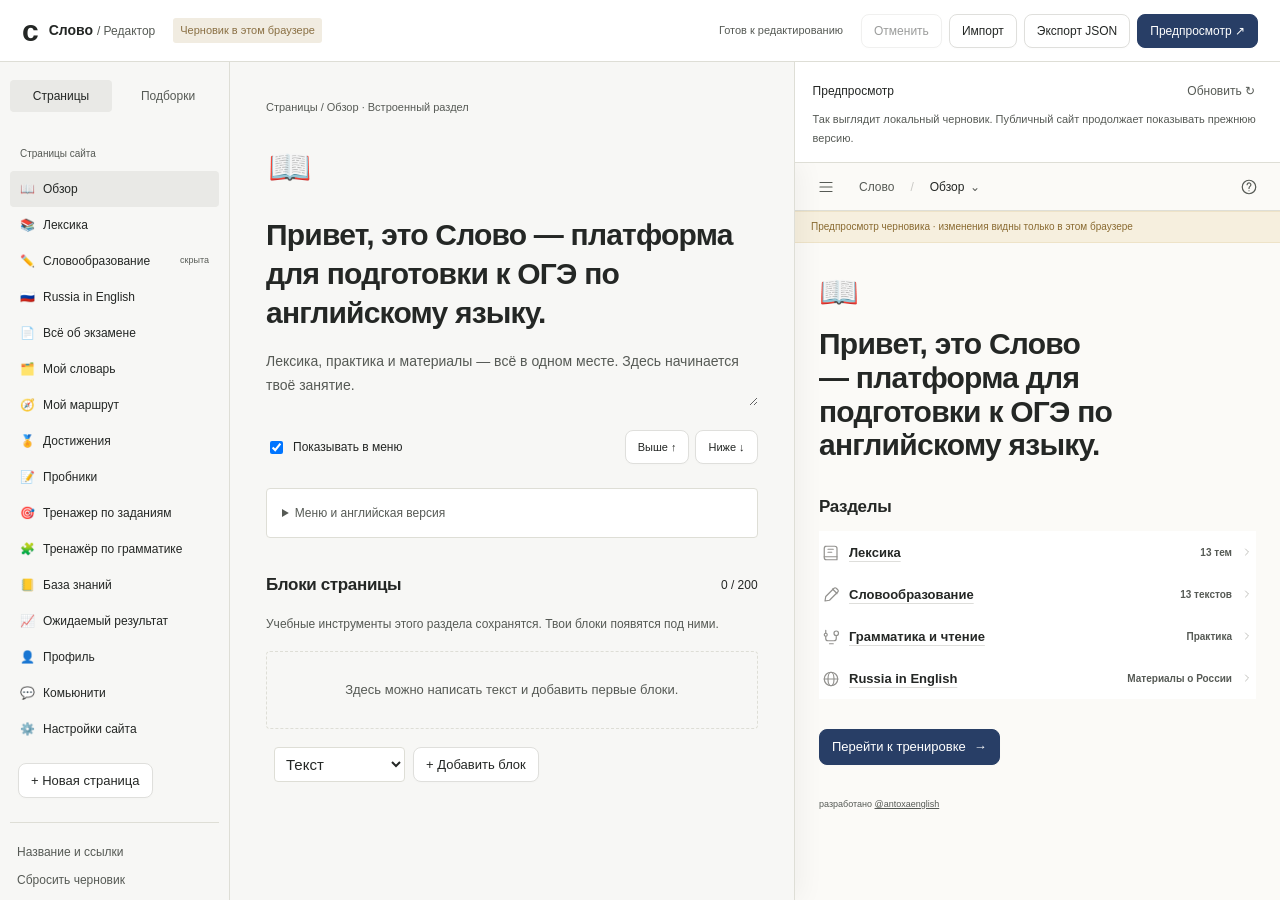
==== commit 52544e8e: "Give Slovo notebook styling, Arial and purposeful motion" ====
--- a/site/admin.html
+++ b/site/admin.html
@@ -1,4 +1,4 @@
-<!doctype html><html lang="ru"><head><meta charset="UTF-8"><meta name="viewport" content="width=device-width,initial-scale=1"><meta name="robots" content="noindex"><title>Редактор — Слово</title><link rel="icon" href="assets/favicon.svg"><script src="preferences.js"></script><link rel="stylesheet" href="style.css"><link rel="stylesheet" href="admin.css"></head><body class="admin-body">
+<!doctype html><html lang="ru"><head><meta charset="UTF-8"><meta name="viewport" content="width=device-width,initial-scale=1"><meta name="robots" content="noindex"><title>Редактор — Слово</title><link rel="icon" href="assets/favicon.svg"><script src="preferences.js"></script><link rel="stylesheet" href="style.css?v=notebook-1"><link rel="stylesheet" href="admin.css"></head><body class="admin-body">
 <header class="admin-topbar"><a class="admin-brand" href="index.html">с<span>Слово <small>/ Редактор</small></span></a><span class="admin-draft-badge">Черновик в этом браузере</span><span class="admin-save" id="admin-save-status" role="status">Загрузка…</span><div class="admin-top-actions"><button class="button light" id="admin-undo" disabled>Отменить</button><button class="button light" id="admin-import">Импорт</button><button class="button light" id="admin-export">Экспорт JSON</button><a class="button dark" id="admin-preview-link" href="index.html?preview=1" target="_blank" rel="noopener noreferrer">Предпросмотр ↗</a></div><input type="file" id="admin-import-file" accept=".json,application/json" hidden></header>
 <div class="admin-workspace"><aside class="admin-sidebar"><div class="admin-mode-tabs" role="group" aria-label="Что редактировать"><button id="mode-pages" aria-pressed="true">Страницы</button><button id="mode-lessons" aria-pressed="false">Подборки</button></div><div id="admin-sidebar-content"></div><div class="admin-sidebar-footer"><button class="text-button" id="admin-branding">Название и ссылки</button><button class="text-button" id="admin-reset">Сбросить черновик</button><p>Ничего не публикуется автоматически.</p></div></aside>
 <main class="admin-editor" id="admin-editor"><p>Загрузка редактора…</p></main>
--- a/site/style.css
+++ b/site/style.css
@@ -1,11 +1,11 @@
-:root{--ink:#37352f;--muted:#787774;--faint:#a4a39f;--line:#e9e9e7;--sidebar:#f7f7f5;--hover:#efefed;--blue:#2383e2;--sidebar-width:240px;--page-width:960px;font-family:-apple-system,BlinkMacSystemFont,"Segoe UI",Helvetica,Arial,sans-serif;color:var(--ink);background:#fff;font-synthesis:none}
-*{box-sizing:border-box}body{margin:0;font-size:14px;line-height:1.5}button,input{font:inherit}button{cursor:pointer;color:inherit}button:disabled{cursor:default}button,a,input{ -webkit-tap-highlight-color:transparent}button,a{touch-action:manipulation}button{transition:background-color .15s,border-color .15s}a{color:inherit}button:focus-visible,a:focus-visible,input:focus-visible{outline:2px solid var(--blue);outline-offset:3px}button:disabled{opacity:.45}svg{width:20px;height:20px;flex-shrink:0;vertical-align:middle}[hidden]{display:none!important}h1,h2,h3,p{margin:0}h1,h2,h3{font-weight:600}p{line-height:1.65}small{font-size:12px}.skip-link{position:fixed;top:8px;left:12px;z-index:8;transform:translateY(-160%);padding:8px 12px;background:white;border:1px solid var(--line);border-radius:4px}.skip-link:focus{transform:translateY(0)}
+:root{--font-family:Arial,"Helvetica Neue",sans-serif;--ink:#37352f;--muted:#787774;--faint:#a4a39f;--line:#e9e9e7;--sidebar:#f7f7f5;--hover:#efefed;--blue:#2383e2;--sidebar-width:240px;--page-width:960px;font-family:var(--font-family);color:var(--ink);background:#fff;font-synthesis:none}
+*{box-sizing:border-box}body{margin:0;font-size:14px;line-height:1.5}button,input,select,textarea{font:inherit}button{cursor:pointer;color:inherit}button:disabled{cursor:default}button,a,input{ -webkit-tap-highlight-color:transparent}button,a{touch-action:manipulation}button{transition:background-color .15s,border-color .15s}a{color:inherit}button:focus-visible,a:focus-visible,input:focus-visible{outline:2px solid var(--blue);outline-offset:3px}button:disabled{opacity:.45}svg{width:20px;height:20px;flex-shrink:0;vertical-align:middle}[hidden]{display:none!important}h1,h2,h3,p{margin:0}h1,h2,h3{font-weight:600}p{line-height:1.65}small{font-size:12px}.skip-link{position:fixed;top:8px;left:12px;z-index:8;transform:translateY(-160%);padding:8px 12px;background:white;border:1px solid var(--line);border-radius:4px}.skip-link:focus{transform:translateY(0)}
 /* Workspace navigation */
-.sidebar{width:var(--sidebar-width);position:fixed;inset:0 auto 0 0;background:var(--sidebar);display:flex;flex-direction:column;padding:10px 8px 14px;z-index:5;border-right:1px solid #f0f0ee;transition:transform .2s}.workspace{display:flex;align-items:center;width:100%;gap:10px;padding:10px 8px;border:0;border-radius:5px;text-align:left;background:transparent}.workspace:hover{background:var(--hover)}.workspace-icon{display:grid;place-items:center;width:28px;height:30px;border:1.5px solid #45433e;border-radius:4px;background:white;font:700 28px/1 Georgia,serif;box-shadow:2px 2px 0 #45433e}.workspace>span:nth-child(2){display:flex;flex-direction:column;gap:1px}.workspace strong{font-size:14px}.workspace small{font-size:11px;color:var(--muted)}.workspace-chevron{margin-left:auto;color:var(--muted)}.sidebar-section-label{font-size:11px;font-weight:500;color:#92918e;padding:28px 12px 9px}.nav-item{display:flex;align-items:center;gap:10px;background:transparent;border:0;border-radius:4px;text-align:left;width:100%;padding:7px 12px;margin:1px 0;min-height:36px;font-size:14px;color:#5f5e5b}.nav-item:hover{background:#ebebea}.nav-item.active{background:#e9e9e7;color:#37352f;font-weight:500}.nav-icon{width:18px;height:20px;display:grid;place-items:center;color:#92918e;flex-shrink:0}.nav-icon svg{width:18px;height:18px}.nav-name{flex:1;white-space:nowrap}.nav-item b{font-size:11px;color:#92918e;font-weight:400;font-variant-numeric:tabular-nums}.sidebar-bottom{margin-top:auto;padding:24px 12px 0}.sidebar-course{display:flex;flex-direction:column;font-size:12px;gap:2px;padding-bottom:18px;border-bottom:1px solid #e6e6e3}.sidebar-course small{color:#9b9a96;font-size:11px}.privacy{display:flex;align-items:center;gap:6px;color:#9b9a96;font-size:10px;padding-top:12px}.privacy svg{width:13px;height:13px}.sidebar-backdrop{position:fixed;inset:0;border:0;background:#0004;z-index:4}main{margin-left:var(--sidebar-width);min-height:100dvh;transition:margin-left .2s}main:focus{outline:none}.sidebar-collapsed .sidebar{transform:translateX(-100%)}.sidebar-collapsed main{margin-left:0}.topbar{position:sticky;top:0;height:46px;padding:0 20px;display:flex;align-items:center;gap:12px;background:#fffffff5;z-index:2}.icon-button{border:0;border-radius:4px;width:30px;height:30px;display:grid;place-items:center;background:transparent;color:var(--muted);font-size:24px;line-height:1;flex-shrink:0}.icon-button:hover{background:var(--hover)}.icon-button svg{width:18px;height:18px}.breadcrumb{display:flex;align-items:center;gap:10px;font-size:13px;min-width:0;white-space:nowrap;overflow:hidden}.breadcrumb strong{font-weight:400;overflow:hidden;text-overflow:ellipsis}.breadcrumb-workspace{color:var(--muted)}.breadcrumb-divider{color:#c9c8c5}.header-right{display:flex;align-items:center;gap:16px;margin-left:auto;flex-shrink:0}.local-label{display:flex;align-items:center;gap:6px;font-size:11px;color:#9b9a96}.local-label i{width:5px;height:5px;background:#8e9f8c;border-radius:50%}
+.sidebar{width:var(--sidebar-width);position:fixed;inset:0 auto 0 0;background:var(--sidebar);display:flex;flex-direction:column;padding:10px 8px 14px;z-index:5;border-right:1px solid #f0f0ee;transition:transform .2s}.workspace{display:flex;align-items:center;width:100%;gap:10px;padding:10px 8px;border:0;border-radius:5px;text-align:left;background:transparent}.workspace:hover{background:var(--hover)}.workspace-icon{display:grid;place-items:center;width:28px;height:30px;border:1.5px solid #45433e;border-radius:4px;background:white;font:700 28px/1 var(--font-family);box-shadow:2px 2px 0 #45433e}.workspace>span:nth-child(2){display:flex;flex-direction:column;gap:1px}.workspace strong{font-size:14px}.workspace small{font-size:11px;color:var(--muted)}.workspace-chevron{margin-left:auto;color:var(--muted)}.sidebar-section-label{font-size:11px;font-weight:500;color:#92918e;padding:28px 12px 9px}.nav-item{display:flex;align-items:center;gap:10px;background:transparent;border:0;border-radius:4px;text-align:left;width:100%;padding:7px 12px;margin:1px 0;min-height:36px;font-size:14px;color:#5f5e5b}.nav-item:hover{background:#ebebea}.nav-item.active{background:#e9e9e7;color:#37352f;font-weight:500}.nav-icon{width:18px;height:20px;display:grid;place-items:center;color:#92918e;flex-shrink:0}.nav-icon svg{width:18px;height:18px}.nav-name{flex:1;min-width:0;white-space:normal;overflow-wrap:anywhere}.nav-item b{font-size:11px;color:#92918e;font-weight:400;font-variant-numeric:tabular-nums}.sidebar-bottom{margin-top:auto;padding:24px 12px 0}.sidebar-course{display:flex;flex-direction:column;font-size:12px;gap:2px;padding-bottom:18px;border-bottom:1px solid #e6e6e3}.sidebar-course small{color:#9b9a96;font-size:11px}.privacy{display:flex;align-items:center;gap:6px;color:#9b9a96;font-size:10px;padding-top:12px}.privacy svg{width:13px;height:13px}.sidebar-backdrop{position:fixed;inset:0;border:0;background:#0004;z-index:4}main{margin-left:var(--sidebar-width);min-height:100dvh}main:focus{outline:none}.sidebar-collapsed .sidebar{transform:translateX(-100%)}.sidebar-collapsed main{margin-left:0}.topbar{position:sticky;top:0;height:46px;padding:0 20px;display:flex;align-items:center;gap:12px;background:#fffffff5;z-index:2}.icon-button{border:0;border-radius:4px;width:30px;height:30px;display:grid;place-items:center;background:transparent;color:var(--muted);font-size:24px;line-height:1;flex-shrink:0}.icon-button:hover{background:var(--hover)}.icon-button svg{width:18px;height:18px}.breadcrumb{display:flex;align-items:center;gap:10px;font-size:13px;min-width:0;white-space:nowrap;overflow:hidden}.breadcrumb strong{font-weight:400;overflow:hidden;text-overflow:ellipsis}.breadcrumb-workspace{color:var(--muted)}.breadcrumb-divider{color:#c9c8c5}.header-right{display:flex;align-items:center;gap:16px;margin-left:auto;flex-shrink:0}.local-label{display:flex;align-items:center;gap:6px;font-size:11px;color:#9b9a96}.local-label i{width:5px;height:5px;background:#8e9f8c;border-radius:50%}
 /* Document page */
-.content{width:100%;max-width:calc(var(--page-width) + 128px);padding:48px 64px 0;margin:0 auto}.greeting{margin:0 0 32px}.page-icon{font-size:44px;line-height:1.2;margin-bottom:20px}.greeting h1{font-size:38px;font-weight:700;letter-spacing:-1.3px;line-height:1.2;text-wrap:balance}.greeting p{margin-top:12px;color:var(--muted);max-width:650px;font-size:14px;line-height:1.7}h2{font-size:19px;letter-spacing:-.35px}h3{font-size:16px}.hero{display:flex;align-items:flex-start;gap:15px;border:1px solid var(--line);background:#f7f7f5;border-radius:4px;padding:20px 22px}.callout-icon{padding-top:1px;color:#74736f}.hero-copy{flex:1}.hero h2{font-size:16px;letter-spacing:-.15px}.hero p{font-size:13px;color:var(--muted);margin:5px 0 16px;max-width:460px}.hero-foot{font-size:12px;line-height:1.7;text-align:right;white-space:nowrap;color:#5f5e5b}.hero-foot span{font-size:11px;color:#9b9a96}.button{display:inline-flex;align-items:center;justify-content:center;gap:8px;padding:7px 12px;border:1px solid #dfdfdc;border-radius:4px;background:#fff;font-size:13px;font-weight:500;line-height:1.5;min-height:34px;text-decoration:none;box-shadow:0 1px 2px #00000004}.button svg{width:15px;height:15px}.button:hover{background:#f0f0ee}.button:active{transform:translateY(1px)}.button.dark{background:var(--ink);border-color:var(--ink);color:white}.button.dark:hover{background:#504e48}.button.light{background:white}.button.light:hover{background:var(--hover)}.text-button{background:transparent;border:0;border-radius:4px;font-size:12px;color:var(--muted);padding:5px 7px;line-height:1.5}.text-button:hover{background:var(--hover);color:var(--ink)}.stats{display:grid;grid-template-columns:1fr 1fr 1.15fr;margin:24px 0 38px;padding:18px 0;border-top:1px solid var(--line);border-bottom:1px solid var(--line)}.stat{padding:0 22px;border-right:1px solid var(--line);display:flex;flex-wrap:wrap;align-items:center;gap:8px 14px}.stat:first-child{padding-left:0}.stat:last-child{padding-right:0;border:0}.stat p{font-size:11px;color:var(--muted);margin-bottom:5px}.stat strong{font-size:22px;letter-spacing:-.5px;font-weight:600;font-variant-numeric:tabular-nums}.stat strong small{font-size:11px;letter-spacing:0;font-weight:400;color:#92918e}.stat-detail{font-size:10px;color:#92918e;white-space:nowrap}.stat-detail b{font-weight:500}.week{display:flex;gap:2px;align-self:flex-end;margin-bottom:7px}.week span{width:15px;height:17px;display:grid;place-items:center;font-size:8px;color:#b8b7b4;border:1px solid #eee;border-radius:2px}.week span.done{background:#e6eee4;color:#5b7659;border-color:#e6eee4}.section-heading{display:flex;align-items:center;justify-content:space-between;gap:12px;margin-bottom:12px}.workspace-pages{margin-bottom:38px}.page-links{display:flex;flex-direction:column}.page-link{display:flex;align-items:center;gap:11px;text-align:left;border:0;border-radius:4px;background:white;padding:10px 9px;font-size:14px;min-height:42px}.page-link:hover{background:#f7f7f5}.page-link-icon{color:#92918e}.page-link-icon svg{width:18px;height:18px}.page-link>span:nth-child(2){text-decoration:underline;text-decoration-color:#dededb;text-underline-offset:4px}.page-link small{margin-left:auto;color:#a2a19d;font-size:11px}.page-link>svg{width:14px;height:14px;color:#b2b1ad}.study-grid{display:grid;grid-template-columns:minmax(0,1fr) 205px;gap:30px}.database-heading{display:flex;justify-content:space-between;padding:8px 10px;border-top:1px solid var(--line);border-bottom:1px solid var(--line);color:#a2a19d;font-size:11px}.topic-list{display:flex;flex-direction:column;min-width:0}.topic{width:100%;border:0;border-bottom:1px solid var(--line);border-radius:0;background:white;display:flex;align-items:center;gap:12px;padding:14px 10px;text-align:left;min-height:76px}.topic:hover{background:#f7f7f5}.topic-art{display:grid;place-items:center;width:22px;flex-shrink:0;color:#9b9a96}.topic-art svg{width:19px;height:19px}.topic>div{min-width:0;flex:1}.topic small{font-size:10px;color:#a2a19d;letter-spacing:.02em}.topic h3{font-size:14px;font-weight:500;line-height:1.5;margin:2px 0;letter-spacing:0}.topic p{font-size:11px;color:#9b9a96}.topic-progress{height:2px;max-width:100px;background:#f0f0ee;margin-top:9px}.topic-progress i{display:block;height:100%;background:#b4b3af}.topic-meta{font-size:11px;color:#a2a19d;white-space:nowrap;font-variant-numeric:tabular-nums}.daily{align-self:start;border:1px solid var(--line);border-radius:4px;padding:17px 18px;margin-top:3px}.daily-top{font-size:11px;color:#92918e;margin-bottom:12px}.daily h2{font-size:15px}.daily p{font-size:12px;color:#92918e;margin:7px 0 20px;line-height:1.7}.quest-track{height:3px;border-radius:2px;background:#efefed;overflow:hidden}.quest-track i{display:block;height:100%;background:#8e9f8c;width:0}.quest-meta{display:flex;justify-content:space-between;gap:8px;font-size:9px;color:#92918e;margin-top:8px}.quest-meta strong{font-weight:400;white-space:nowrap}.book-note{display:flex;align-items:flex-start;gap:9px;border-top:1px solid var(--line);margin-top:32px;padding-top:16px;color:#a2a19d}.book-note svg{width:15px;height:15px;margin-top:3px}.book-note p{font-size:11px}.content footer{display:flex;align-items:center;gap:12px;padding:32px 0 22px;color:#b4b3af;font-size:10px}.content footer>span:first-child{font-weight:600}#secondary-view{min-height:420px}.route-intro{font-size:13px;line-height:1.7;color:var(--muted);margin-bottom:24px;max-width:680px}.search-label{display:block;margin:20px 0 7px;font-size:12px;font-weight:500;color:var(--muted)}.search-input{display:block;width:100%;max-width:100%;padding:9px 11px;border:1px solid #e3e3e0;border-radius:4px;background:#fbfbfa;font-size:13px;margin-bottom:20px;color:var(--ink)}.search-input::placeholder{color:#b4b3af}.search-input:focus{background:white;border-color:#a8cbea}.chapter-heading{margin:0 0 24px}.chapter-heading h2{display:none}.chapter-heading p{font-size:12px;color:#92918e}.chapter-actions{display:flex;gap:8px;flex-wrap:wrap;margin-top:22px}.chapter-actions .button{min-height:35px}.module-links{display:flex;gap:8px;flex-wrap:wrap;margin-bottom:32px}.word-list{display:flex;flex-direction:column;border-top:1px solid var(--line)}.vocab-card{display:grid;grid-template-columns:minmax(0,1fr) minmax(0,1fr) 125px;align-items:center;gap:20px;border-bottom:1px solid var(--line);padding:13px 9px;min-height:52px}.vocab-card h3{grid-column:1;grid-row:1;font:500 15px/1.5 -apple-system,BlinkMacSystemFont,"Segoe UI",Helvetica,Arial,sans-serif;overflow-wrap:anywhere}.vocab-card strong{grid-column:2;grid-row:1;font-size:13px;font-weight:400;color:var(--muted);overflow-wrap:anywhere}.vocab-card small{grid-column:3;grid-row:1;font-size:9px;letter-spacing:.02em;color:#a2a19d;text-align:right}.vocab-card p{font-size:12px;color:var(--muted);grid-column:1/-1}#search-count{font-size:11px;color:#92918e;margin-bottom:10px}.empty-state{padding:48px 28px;border:1px dashed #e3e3e0;border-radius:4px;text-align:center;color:var(--muted)}.empty-state .result-icon{font-size:32px;margin-bottom:16px;color:#a2a19d}.empty-state h2{font-size:18px;color:var(--ink);margin-bottom:8px}.empty-state p{font-size:13px}.empty-state .button{margin-top:20px}.achievement-grid{display:flex;flex-direction:column;border-top:1px solid var(--line)}.achievement{display:grid;grid-template-columns:38px 1fr auto;gap:4px 16px;padding:22px 10px;border-bottom:1px solid var(--line);align-items:center}.achievement>span{grid-column:1;grid-row:1/3;font-size:28px;color:#9b9a96}.achievement h3{font-size:15px;grid-column:2;grid-row:1}.achievement p{font-size:12px;color:var(--muted);grid-column:2;grid-row:2}.achievement small{font-size:11px;grid-column:3;grid-row:1/3;color:var(--muted)}.achievement.locked{opacity:.5}
+.content{width:100%;max-width:calc(var(--page-width) + 128px);padding:48px 64px 0;margin:0 auto}.greeting{margin:0 0 32px}.page-icon{font-size:44px;line-height:1.2;margin-bottom:20px}.greeting h1{font-size:38px;font-weight:700;letter-spacing:-1.3px;line-height:1.2;text-wrap:balance}.greeting p{margin-top:12px;color:var(--muted);max-width:650px;font-size:14px;line-height:1.7}h2{font-size:19px;letter-spacing:-.35px}h3{font-size:16px}.hero{display:flex;align-items:flex-start;gap:15px;border:1px solid var(--line);background:#f7f7f5;border-radius:4px;padding:20px 22px}.callout-icon{padding-top:1px;color:#74736f}.hero-copy{flex:1}.hero h2{font-size:16px;letter-spacing:-.15px}.hero p{font-size:13px;color:var(--muted);margin:5px 0 16px;max-width:460px}.hero-foot{font-size:12px;line-height:1.7;text-align:right;white-space:nowrap;color:#5f5e5b}.hero-foot span{font-size:11px;color:#9b9a96}.button{display:inline-flex;align-items:center;justify-content:center;gap:8px;padding:7px 12px;border:1px solid #dfdfdc;border-radius:4px;background:#fff;font-size:13px;font-weight:500;line-height:1.5;min-height:34px;text-decoration:none;box-shadow:0 1px 2px #00000004}.button svg{width:15px;height:15px}.button:hover{background:#f0f0ee}.button:active{transform:translateY(1px)}.button.dark{background:var(--ink);border-color:var(--ink);color:white}.button.dark:hover{background:#504e48}.button.light{background:white}.button.light:hover{background:var(--hover)}.text-button{background:transparent;border:0;border-radius:4px;font-size:12px;color:var(--muted);padding:5px 7px;line-height:1.5}.text-button:hover{background:var(--hover);color:var(--ink)}.stats{display:grid;grid-template-columns:1fr 1fr 1.15fr;margin:24px 0 38px;padding:18px 0;border-top:1px solid var(--line);border-bottom:1px solid var(--line)}.stat{padding:0 22px;border-right:1px solid var(--line);display:flex;flex-wrap:wrap;align-items:center;gap:8px 14px}.stat:first-child{padding-left:0}.stat:last-child{padding-right:0;border:0}.stat p{font-size:11px;color:var(--muted);margin-bottom:5px}.stat strong{font-size:22px;letter-spacing:-.5px;font-weight:600;font-variant-numeric:tabular-nums}.stat strong small{font-size:11px;letter-spacing:0;font-weight:400;color:#92918e}.stat-detail{font-size:10px;color:#92918e;white-space:nowrap}.stat-detail b{font-weight:500}.week{display:flex;gap:2px;align-self:flex-end;margin-bottom:7px}.week span{width:15px;height:17px;display:grid;place-items:center;font-size:8px;color:#b8b7b4;border:1px solid #eee;border-radius:2px}.week span.done{background:#e6eee4;color:#5b7659;border-color:#e6eee4}.section-heading{display:flex;align-items:center;justify-content:space-between;gap:12px;margin-bottom:12px}.workspace-pages{margin-bottom:38px}.page-links{display:flex;flex-direction:column}.page-link{display:flex;align-items:center;gap:11px;text-align:left;border:0;border-radius:4px;background:white;padding:10px 9px;font-size:14px;min-height:42px}.page-link:hover{background:#f7f7f5}.page-link-icon{color:#92918e}.page-link-icon svg{width:18px;height:18px}.page-link>span:nth-child(2){text-decoration:underline;text-decoration-color:#dededb;text-underline-offset:4px}.page-link small{margin-left:auto;color:#a2a19d;font-size:11px}.page-link>svg{width:14px;height:14px;color:#b2b1ad}.study-grid{display:grid;grid-template-columns:minmax(0,1fr) 205px;gap:30px}.database-heading{display:flex;justify-content:space-between;padding:8px 10px;border-top:1px solid var(--line);border-bottom:1px solid var(--line);color:#a2a19d;font-size:11px}.topic-list{display:flex;flex-direction:column;min-width:0}.topic{width:100%;border:0;border-bottom:1px solid var(--line);border-radius:0;background:white;display:flex;align-items:center;gap:12px;padding:14px 10px;text-align:left;min-height:76px}.topic:hover{background:#f7f7f5}.topic-art{display:grid;place-items:center;width:22px;flex-shrink:0;color:#9b9a96}.topic-art svg{width:19px;height:19px}.topic>div{min-width:0;flex:1}.topic small{font-size:10px;color:#a2a19d;letter-spacing:.02em}.topic h3{font-size:14px;font-weight:500;line-height:1.5;margin:2px 0;letter-spacing:0}.topic p{font-size:11px;color:#9b9a96}.topic-progress{height:2px;max-width:100px;background:#f0f0ee;margin-top:9px}.topic-progress i{display:block;height:100%;background:#b4b3af}.topic-meta{font-size:11px;color:#a2a19d;white-space:nowrap;font-variant-numeric:tabular-nums}.daily{align-self:start;border:1px solid var(--line);border-radius:4px;padding:17px 18px;margin-top:3px}.daily-top{font-size:11px;color:#92918e;margin-bottom:12px}.daily h2{font-size:15px}.daily p{font-size:12px;color:#92918e;margin:7px 0 20px;line-height:1.7}.quest-track{height:3px;border-radius:2px;background:#efefed;overflow:hidden}.quest-track i{display:block;height:100%;background:#8e9f8c;width:0}.quest-meta{display:flex;justify-content:space-between;gap:8px;font-size:9px;color:#92918e;margin-top:8px}.quest-meta strong{font-weight:400;white-space:nowrap}.book-note{display:flex;align-items:flex-start;gap:9px;border-top:1px solid var(--line);margin-top:32px;padding-top:16px;color:#a2a19d}.book-note svg{width:15px;height:15px;margin-top:3px}.book-note p{font-size:11px}.content footer{display:flex;align-items:flex-start;gap:16px;padding:32px 0 22px;color:var(--muted);font-size:12px;line-height:1.7}footer>span:last-child{max-width:680px}.content footer>span:first-child{font-weight:600}#secondary-view{min-height:420px}.route-intro{font-size:13px;line-height:1.7;color:var(--muted);margin-bottom:24px;max-width:680px}.search-label{display:block;margin:20px 0 7px;font-size:12px;font-weight:500;color:var(--muted)}.search-input{display:block;width:100%;max-width:100%;padding:9px 11px;border:1px solid #e3e3e0;border-radius:4px;background:#fbfbfa;font-size:13px;margin-bottom:20px;color:var(--ink)}.search-input::placeholder{color:#b4b3af}.search-input:focus{background:white;border-color:#a8cbea}.chapter-heading{margin:0 0 24px}.chapter-heading h2{display:none}.chapter-heading p{font-size:12px;color:#92918e}.chapter-actions{display:flex;gap:8px;flex-wrap:wrap;margin-top:22px}.chapter-actions .button{min-height:35px}.module-links{display:flex;gap:8px;flex-wrap:wrap;margin-bottom:32px}.word-list{display:flex;flex-direction:column;border-top:1px solid var(--line)}.vocab-card{display:grid;grid-template-columns:minmax(0,1fr) minmax(0,1fr) 125px;align-items:center;gap:20px;border-bottom:1px solid var(--line);padding:13px 9px;min-height:52px}.vocab-card h3{grid-column:1;grid-row:1;font:500 15px/1.5 var(--font-family);overflow-wrap:anywhere}.vocab-card strong{grid-column:2;grid-row:1;font-size:13px;font-weight:400;color:var(--muted);overflow-wrap:anywhere}.vocab-card small{grid-column:3;grid-row:1;font-size:9px;letter-spacing:.02em;color:#a2a19d;text-align:right}.vocab-card p{font-size:12px;color:var(--muted);grid-column:1/-1}#search-count{font-size:11px;color:#92918e;margin-bottom:10px}.empty-state{padding:48px 28px;border:1px dashed #e3e3e0;border-radius:4px;text-align:center;color:var(--muted)}.empty-state .result-icon{font-size:32px;margin-bottom:16px;color:#a2a19d}.empty-state h2{font-size:18px;color:var(--ink);margin-bottom:8px}.empty-state p{font-size:13px}.empty-state .button{margin-top:20px}.achievement-grid{display:flex;flex-direction:column;border-top:1px solid var(--line)}.achievement{display:grid;grid-template-columns:38px 1fr auto;gap:4px 16px;padding:22px 10px;border-bottom:1px solid var(--line);align-items:center}.achievement>span{grid-column:1;grid-row:1/3;font-size:28px;color:#9b9a96}.achievement h3{font-size:15px;grid-column:2;grid-row:1}.achievement p{font-size:12px;color:var(--muted);grid-column:2;grid-row:2}.achievement small{font-size:11px;grid-column:3;grid-row:1/3;color:var(--muted)}.achievement.locked{opacity:.5}
 /* Study pages and dialogs */
-dialog{border:1px solid #e7e7e4;border-radius:8px;padding:24px;width:min(560px,calc(100vw - 32px));max-height:90dvh;overflow:auto;background:white;color:var(--ink);box-shadow:0 16px 60px #00000026}dialog::backdrop{background:#0005}.modal-head{display:flex;align-items:center;justify-content:space-between;gap:12px;font-size:11px;color:var(--muted);line-height:1.6}.modal-head .icon-button{width:28px;height:28px}.session-track{height:3px;background:#f1f1ef;margin:16px 0 24px}.session-track i{display:block;height:100%;background:#aaa9a5;width:0;transition:width .2s}.eyebrow{font-size:10px;letter-spacing:.08em;font-weight:500;color:#92918e}.exercise-word{text-align:center;padding:12px 0}.exercise-word h2{font:600 34px/1.3 -apple-system,BlinkMacSystemFont,"Segoe UI",Helvetica,Arial,sans-serif;letter-spacing:-.8px;margin:20px 0 14px;overflow-wrap:anywhere}.exercise-word p{font-size:13px;color:var(--muted);line-height:1.8}.exercise-word h3{margin-bottom:12px}.source-note{font-size:11px!important;line-height:1.7!important;color:#9b9a96!important;margin-top:20px!important}.source-note a{text-underline-offset:3px}.answer-grid{display:grid;grid-template-columns:1fr 1fr;gap:8px;margin-top:24px}.answer{border:1px solid #e3e3e0;border-radius:4px;padding:13px 12px;background:white;text-align:left;font-size:13px;line-height:1.6;overflow-wrap:anywhere}.answer:not(:disabled):hover{background:#f7f7f5;border-color:#bdbcb7}.answer.correct{background:#edf3ec;border-color:#a8bfa4;color:#3e6039;opacity:1}.answer.wrong{background:#fbefec;border-color:#d7ada3;color:#975b4a;opacity:1}.feedback{font-size:13px;line-height:1.8;margin-top:20px}.next{width:100%;margin-top:18px}.result-icon{font-size:44px;color:#9b9a96;margin:8px 0}.exercise-word #repeat{display:block;margin:10px auto 0}.task-text{text-align:left;font-size:16px;line-height:1.85;margin:18px 0}#answer-form{display:flex;align-items:center;flex-wrap:wrap;gap:10px}#answer-form label{width:100%;font-size:12px;color:var(--muted)}#typed-answer{flex:1;min-width:140px;border:1px solid #dcdcd8;border-radius:4px;padding:9px 11px;color:var(--ink)}.wide-trainer{width:min(800px,calc(100vw - 32px));padding:32px}.formation-intro h2{font-size:28px;letter-spacing:-.7px;margin:14px 0}.formation-intro p{font-size:13px;color:var(--muted);line-height:1.8}.gap-row{padding:20px 0;border-bottom:1px solid var(--line)}.gap-row label{display:block;font-size:15px;line-height:1.85}.gap-row label strong{display:inline-block;font-size:12px;margin-right:6px;color:#92918e;font-variant-numeric:tabular-nums}.gap-entry{display:flex;align-items:center;gap:16px;margin-top:12px}.gap-entry strong{font-size:11px;font-weight:500;letter-spacing:.04em;min-width:125px;color:var(--muted)}.gap-entry input{min-width:0;flex:1;width:100%;border:1px solid #dcdcd8;border-radius:4px;padding:9px 11px;color:var(--ink);background:white}.gap-entry input.correct{border-color:#a8bfa4;background:#edf3ec}.gap-entry input.wrong{border-color:#d7ada3;background:#fbefec}.gap-feedback p{font-size:12px;line-height:1.8;margin:10px 0 0;color:var(--muted)}#check-block{margin-top:24px}#block-result{margin:24px 0}#block-result h3{margin-bottom:8px}#block-result p{font-size:13px;color:var(--muted)}.close-info{float:right}#info h2{font-size:25px;margin:14px 0}#info p{font-size:13px;line-height:1.8;color:var(--muted);margin:14px 0}#info #reset{margin-top:8px}
+dialog{border:1px solid #e7e7e4;border-radius:8px;padding:24px;width:min(560px,calc(100vw - 32px));max-height:90dvh;overflow:auto;background:white;color:var(--ink);box-shadow:0 16px 60px #00000026}dialog::backdrop{background:#0005}.modal-head{display:flex;align-items:center;justify-content:space-between;gap:12px;font-size:11px;color:var(--muted);line-height:1.6}.modal-head .icon-button{width:28px;height:28px}.session-track{height:3px;background:#f1f1ef;margin:16px 0 24px}.session-track i{display:block;height:100%;background:#aaa9a5;width:0}.eyebrow{font-size:10px;letter-spacing:.08em;font-weight:500;color:#92918e}.exercise-word{text-align:center;padding:12px 0}.exercise-word h2{font:600 34px/1.3 var(--font-family);letter-spacing:-.8px;margin:20px 0 14px;overflow-wrap:anywhere}.exercise-word p{font-size:13px;color:var(--muted);line-height:1.8}.exercise-word h3{margin-bottom:12px}.source-note{font-size:11px!important;line-height:1.7!important;color:#9b9a96!important;margin-top:20px!important}.source-note a{text-underline-offset:3px}.answer-grid{display:grid;grid-template-columns:1fr 1fr;gap:8px;margin-top:24px}.answer{border:1px solid #e3e3e0;border-radius:4px;padding:13px 12px;background:white;text-align:left;font-size:13px;line-height:1.6;overflow-wrap:anywhere}.answer:not(:disabled):hover{background:#f7f7f5;border-color:#bdbcb7}.answer.correct{background:#edf3ec;border-color:#a8bfa4;color:#3e6039;opacity:1}.answer.wrong{background:#fbefec;border-color:#d7ada3;color:#975b4a;opacity:1}.feedback{font-size:13px;line-height:1.8;margin-top:20px}.next{width:100%;margin-top:18px}.result-icon{font-size:44px;color:#9b9a96;margin:8px 0}.exercise-word #repeat{display:block;margin:10px auto 0}.task-text{text-align:left;font-size:16px;line-height:1.85;margin:18px 0}#answer-form{display:flex;align-items:center;flex-wrap:wrap;gap:10px}#answer-form label{width:100%;font-size:12px;color:var(--muted)}#typed-answer{flex:1;min-width:140px;border:1px solid #dcdcd8;border-radius:4px;padding:9px 11px;color:var(--ink)}.wide-trainer{width:min(800px,calc(100vw - 32px));padding:32px}.formation-intro h2{font-size:28px;letter-spacing:-.7px;margin:14px 0}.formation-intro p{font-size:13px;color:var(--muted);line-height:1.8}.gap-row{padding:20px 0;border-bottom:1px solid var(--line)}.gap-row label{display:block;font-size:15px;line-height:1.85}.gap-row label strong{display:inline-block;font-size:12px;margin-right:6px;color:#92918e;font-variant-numeric:tabular-nums}.gap-entry{display:flex;align-items:center;gap:16px;margin-top:12px}.gap-entry strong{font-size:11px;font-weight:500;letter-spacing:.04em;min-width:125px;color:var(--muted)}.gap-entry input{min-width:0;flex:1;width:100%;border:1px solid #dcdcd8;border-radius:4px;padding:9px 11px;color:var(--ink);background:white}.gap-entry input.correct{border-color:#a8bfa4;background:#edf3ec}.gap-entry input.wrong{border-color:#d7ada3;background:#fbefec}.gap-feedback p{font-size:12px;line-height:1.8;margin:10px 0 0;color:var(--muted)}#check-block{margin-top:24px}#block-result{margin:24px 0}#block-result h3{margin-bottom:8px}#block-result p{font-size:13px;color:var(--muted)}.close-info{float:right}#info h2{font-size:25px;margin:14px 0}#info p{font-size:13px;line-height:1.8;color:var(--muted);margin:14px 0}#info #reset{margin-top:8px}
 /* Flashcards */
 .flashcard-top{display:flex;align-items:center;justify-content:space-between;gap:16px;margin:16px 0 14px}.flashcard-top #flashcard-count{font-size:12px;color:var(--muted);font-variant-numeric:tabular-nums}.flashcard{display:flex;width:100%;min-height:300px;padding:28px;flex-direction:column;align-items:center;justify-content:space-between;gap:28px;border:1px solid #e2e2df;border-radius:5px;background:#fbfbfa;text-align:center}.flashcard:hover{background:#f7f7f5}.flashcard[aria-pressed="true"]{background:#f3f3f0;border-color:#d6d6d1}.flashcard-text{font-size:clamp(25px,4vw,36px);font-weight:500;line-height:1.4;letter-spacing:-.5px;overflow-wrap:anywhere}.flashcard-hint{font-size:11px;color:#9b9a96}.flashcard-navigation{display:flex;align-items:center;justify-content:space-between;gap:12px;margin:16px 0}.flashcard-navigation>span{font-size:11px;color:#a2a19d;text-align:center}.flashcard-navigation .button{min-width:40px;min-height:34px}.flashcard-options{display:flex;flex-wrap:wrap;justify-content:space-between;gap:8px}.flashcard-options .text-button{font-size:11px}#flashcard-check{margin-top:16px}
 /* Small screens retain a full, readable navigation drawer. */
@@ -28,3 +28,206 @@
 .quiz-length-heading{margin:20px 0 24px}.quiz-length-heading h2{font-size:24px;letter-spacing:-.6px;line-height:1.35}.quiz-length-heading p{font-size:13px;color:var(--muted);margin-top:9px}.quiz-length-options{display:grid;grid-template-columns:repeat(3,minmax(0,1fr));gap:10px}.quiz-length-option{display:flex;flex-direction:column;align-items:flex-start;gap:8px;text-align:left;min-height:110px;padding:18px 14px;background:var(--sidebar);border:1px solid var(--line);border-radius:4px;color:var(--ink)}.quiz-length-option:hover{background:var(--hover);border-color:var(--muted)}.quiz-length-option strong{font-size:17px;font-weight:500}.quiz-length-option small{font-size:11px;color:var(--muted);line-height:1.6}.low-vision .quiz-length-options{grid-template-columns:1fr}.low-vision .quiz-length-option strong{font-size:22px}@media(max-width:540px){.quiz-length-options{grid-template-columns:1fr}.quiz-length-option{min-height:76px;padding:15px;gap:5px}.quiz-length-heading h2{font-size:23px}}
 .trainer-routes{display:flex;flex-wrap:wrap;gap:8px;margin-bottom:18px}.trainer-steps{display:flex;flex-wrap:wrap;align-items:center;gap:8px;font-size:12px;color:var(--muted);margin-bottom:28px}.trainer-steps .text-button{max-width:100%;text-align:left}.trainer-step-title{margin-bottom:22px;font-size:22px}.trainer-group{margin-bottom:30px}.trainer-group>h3{font-size:12px;color:var(--muted);font-weight:500;padding:8px 0;border-bottom:1px solid var(--line)}.trainer-choice{display:flex;align-items:center;justify-content:space-between;gap:24px;padding:17px 10px;border:0;border-bottom:1px solid var(--line);background:transparent;text-align:left;width:100%;color:var(--ink)}.trainer-choice:hover,.trainer-topic-choice:hover{background:var(--sidebar)}.trainer-choice-body{display:flex;flex-direction:column;gap:5px;flex:1;min-width:0}.trainer-choice strong{font-size:14px;font-weight:500}.trainer-choice small{font-size:11px;color:var(--muted)}.trainer-choice-body>span{font-size:12px;line-height:1.7;color:var(--muted);max-width:590px}.trainer-availability{flex-shrink:0;font-size:11px;color:var(--muted);max-width:130px;text-align:right}.trainer-availability.available{color:var(--ink)}.trainer-topic-list{border-top:1px solid var(--line)}.trainer-topic-choice{display:flex;align-items:center;gap:16px;justify-content:space-between;background:transparent;border:0;border-bottom:1px solid var(--line);width:100%;padding:15px 8px;text-align:left;color:var(--ink);font-size:14px}.trainer-topic-choice>span:first-child{flex:1}.trainer-topic-choice small{font-size:11px;color:var(--muted)}.trainer-topic-choice>span:last-child{font-size:12px;color:var(--muted)}.trainer-result-heading>h2{font-size:25px;line-height:1.4;margin-bottom:10px}.trainer-result-heading>p:not(.feature-note){font-size:13px;color:var(--muted)}.trainer-result-actions{display:flex;flex-wrap:wrap;gap:8px;margin:26px 0}.trainer-source{border-top:1px solid var(--line);padding-top:18px;margin-top:34px;color:var(--muted);max-width:700px;font-size:11px;line-height:1.8}.trainer-source p{margin-bottom:8px}.reading-passage{border:1px solid var(--line);padding:18px;border-radius:4px;margin-bottom:24px;background:var(--sidebar)}.reading-passage summary{cursor:pointer;font-weight:600;font-size:18px}.reading-passage p{font-size:14px;line-height:1.9;margin-top:16px;max-width:65ch}.low-vision :is(.trainer-choice strong,.trainer-choice small,.trainer-choice-body>span,.trainer-availability,.trainer-topic-choice,.trainer-topic-choice small,.trainer-source,.reading-passage p,.reading-passage summary){font-size:18px!important;line-height:1.7!important}.low-vision .trainer-choice{flex-wrap:wrap}.low-vision .trainer-availability{max-width:100%}.low-vision .trainer-source{font-size:18px}.low-vision .trainer-step-title{font-size:28px}@media(max-width:600px){.trainer-routes .button{flex:1;font-size:12px}.trainer-choice{flex-wrap:wrap;gap:9px;padding:15px 4px}.trainer-choice-body{flex-basis:100%}.trainer-availability{text-align:left;max-width:none}.trainer-topic-choice{flex-wrap:wrap;gap:5px 12px}.trainer-topic-choice>span:first-child{flex-basis:100%}.trainer-topic-choice small{flex:1}.trainer-result-heading>h2{font-size:22px}.reading-passage{padding:14px}.reading-passage p{font-size:13px}.trainer-result-actions .button{flex:1}.low-vision .trainer-routes{flex-direction:column}.low-vision .trainer-topic-choice{font-size:18px}.trainer-steps{gap:4px}}
 .editor-entry-link{display:block;font-size:11px;color:var(--muted);text-decoration:none;padding:7px 0;margin-bottom:10px}.editor-entry-link:hover{text-decoration:underline}.draft-preview-banner{position:sticky;top:46px;z-index:2;background:#f6efdE;border-top:1px solid #eee3c8;border-bottom:1px solid #eee3c8;color:#8a6b32;padding:7px 22px;font-size:11px;line-height:1.6}.cms-page-blocks{margin:30px 0;max-width:720px}.cms-page-blocks>p{font-size:15px;line-height:1.9;margin:14px 0;white-space:normal;overflow-wrap:anywhere}.cms-page-blocks>h2{font-size:25px;margin:30px 0 14px;line-height:1.4}.cms-page-blocks ul{padding-left:24px;font-size:15px;line-height:1.9}.cms-page-blocks hr{border:0;border-top:1px solid var(--line);margin:26px 0}.cms-callout{padding:18px;background:var(--sidebar);border:1px solid var(--line);border-radius:4px;line-height:1.9;margin:20px 0;font-size:14px;overflow-wrap:anywhere}.cms-page-blocks figure{margin:20px 0}.cms-page-blocks img{max-width:100%;height:auto;border-radius:4px;display:block}.cms-page-blocks figcaption{font-size:12px;color:var(--muted);margin-top:8px;line-height:1.7}.cms-page-blocks a{text-underline-offset:4px}[data-theme="dark"] .draft-preview-banner{background:#383122;color:#e8cd97;border-color:#514630}.low-vision .cms-page-blocks :is(p,li,figcaption){font-size:20px!important;line-height:1.9!important}.low-vision .cms-callout{font-size:20px}.low-vision .draft-preview-banner{top:56px;font-size:15px}@media(max-width:800px){.draft-preview-banner{top:48px}}@media(max-width:540px){.cms-page-blocks>h2{font-size:23px}.cms-page-blocks>p,.cms-page-blocks li{font-size:14px}.draft-preview-banner{padding:7px 16px;font-size:10px}}
+
+/* Clickable breadcrumb navigation */
+.breadcrumb-button{display:inline-flex;align-items:center;gap:6px;border:0;background:transparent;color:inherit;font:inherit;padding:5px 6px;border-radius:4px;min-width:0;text-align:left}.breadcrumb-button:hover,.breadcrumb-button[aria-expanded="true"]{background:var(--hover)}.breadcrumb-button.breadcrumb-workspace{color:var(--muted);flex-shrink:0}.breadcrumb-button strong{min-width:0}.breadcrumb-button>span{color:var(--muted);font-size:12px}.header-sections{position:absolute;top:calc(100% + 4px);left:20px;width:320px;max-width:calc(100vw - 40px);max-height:min(620px,calc(100dvh - 80px));overflow:auto;padding:6px;border:1px solid var(--line);border-radius:6px;background:#fff;box-shadow:0 4px 18px #00000014}.header-section-item{display:block;width:100%;border:0;border-radius:4px;background:transparent;color:var(--ink);font:inherit;font-size:13px;line-height:1.6;padding:8px 10px;text-align:left;overflow-wrap:anywhere}.header-section-item:hover,.header-section-item[aria-current="page"]{background:var(--hover)}.header-section-item:focus-visible{outline:2px solid var(--blue);outline-offset:-2px}[data-theme="dark"] .header-sections{background:#252524}.low-vision .header-section-item{font-size:18px;min-height:44px}
+
+/* Dark Union Jack navigation */
+.sidebar{isolation:isolate;overflow-x:hidden;overflow-y:auto;background:#08152c;border-right-color:#ffffff1f;color:#fff}.sidebar::before{content:"";position:absolute;inset:0;z-index:-1;pointer-events:none;background:linear-gradient(180deg,#061127ad,#061127cc),url("assets/union-jack.svg") center/100% 100% no-repeat;filter:blur(7px)}
+.sidebar .workspace{width:fit-content;max-width:100%;flex-shrink:0;color:#fff;gap:12px}.sidebar .workspace:hover{background:#ffffff18}.sidebar .workspace-icon{background:#fff;color:#18233a;border-color:#fff;box-shadow:2px 2px 0 #ffffff65}.sidebar .workspace strong{color:#fff;font-size:16px}.sidebar :is(.nav-item,.nav-item.active,.nav-icon,.nav-item b,.sidebar-section-label,.sidebar-course,.sidebar-course small,.privacy,.editor-entry-link){color:#fff}.sidebar .nav-item:hover{background:#ffffff1c}.sidebar .nav-item.active{background:#ffffff26;font-weight:600}.sidebar .sidebar-section-label{color:#ffffffe0}.sidebar .sidebar-course{border-color:#ffffff30}.sidebar .editor-entry-link:hover{color:#fff;background:#ffffff18}.sidebar .privacy{color:#ffffffe0}.low-vision .sidebar :is(.nav-icon,.sidebar-section-label,.sidebar-course small){color:#fff!important}.low-vision .sidebar::before{background-image:linear-gradient(#061127ed,#061127ed),url("assets/union-jack.svg")}.sidebar button:focus-visible,.sidebar a:focus-visible{outline-color:#fff}
+
+.exam-guide { max-width: 76ch; line-height: 1.7; }
+.exam-guide h2 { margin: 2rem 0 .75rem; }
+.exam-guide h3 { margin: 1.35rem 0 .3rem; }
+.exam-guide p { margin: 0 0 .8rem; }
+.exam-guide ol { padding-inline-start: 1.8em; }
+.exam-guide li + li { margin-top: .7rem; }
+.exam-guide a { color: inherit; text-underline-offset: .18em; }
+.exam-downloads { list-style: none; padding: 0; }
+.exam-downloads li { border: 1px solid var(--line); border-radius: 8px; padding: .8rem 1rem; }
+.exam-downloads small { display: block; margin-top: .25rem; font-size: .85em; }
+.exam-sources { font-size: .9em; }
+
+.topic-row {
+ display: grid;
+ grid-template-columns: minmax(0, 1fr) auto;
+ align-items: center;
+ column-gap: .65rem;
+ border-bottom: 1px solid var(--line);
+ padding-inline-end: .35rem;
+}
+.topic-row .topic { border: 0; overflow-wrap: anywhere; }
+.topic-row.is-complete h3 { text-decoration: line-through; }
+.topic-ring { display: flex; align-items: center; gap: .4rem; margin-top: .45rem; color: var(--muted); font-size: .75rem; }
+.topic-ring svg { width: 1.1rem; height: 1.1rem; flex: none; fill: none; stroke-width: 4; }
+.topic-ring-track { stroke: var(--line); }
+.topic-ring-fill { stroke: #2866c5; }
+.topic-ring.is-complete .topic-ring-fill { stroke: #25834f; }
+.topic-actions { grid-column: 1 / -1; display: flex; flex-wrap: wrap; justify-content: flex-end; align-items: center; gap: .35rem 1rem; padding: 0 0 .55rem; }
+.topic-complete, .topic-retry { display: inline-flex; align-items: center; gap: .45rem; font-size: .78rem; }
+.topic-retry { min-height: 44px; padding: .25rem .4rem; border: 0; border-radius: 6px; background: transparent; color: var(--ink); text-align: left; }
+.topic-retry:hover { text-decoration: underline; }
+.topic-status-icon { display: grid; place-items: center; flex: none; width: 1.6rem; height: 1.6rem; border-radius: 50%; color: #fff; font-size: 1.05rem; font-weight: 700; }
+.topic-complete .topic-status-icon { background: #217447; }
+.topic-retry .topic-status-icon { background: #185bbd; }
+.low-vision :is(.topic-complete, .topic-retry, .topic-ring) { font-size: 1rem; }
+.low-vision .topic-ring svg { width: 1.35rem; height: 1.35rem; }
+@media (max-width: 540px) { .topic-actions { justify-content: flex-start; padding-inline-start: .25rem; } }
+
+.topic-row:not(.vocabulary-topic-row) { display: block; padding-inline-end: 0; }
+.topic-emoji { align-self: flex-start; flex: none; font-size: 1.2rem; line-height: 1.5; }
+.vocabulary-topic-row .topic { align-items: flex-start; flex-wrap: nowrap; }
+.topic-study { align-self: center; }
+.topic-study .button { min-height: 44px; padding-inline: .8rem; }
+.vocabulary-modes { display: grid; grid-template-columns: repeat(auto-fit,minmax(min(100%,13rem),1fr)); gap: .65rem; margin-block: 1rem; }
+.study-answers, .study-match > div { display: grid; gap: .45rem; }
+.study-match { display: grid; grid-template-columns: repeat(2,minmax(0,1fr)); gap: .55rem; }
+.study-match .answer { min-width: 0; white-space: normal; overflow-wrap: anywhere; }
+.study-match .answer[aria-pressed="true"] { outline: 2px solid #2866c5; outline-offset: -2px; }
+.study-match .answer:disabled { text-decoration: line-through; opacity: .6; }
+#study-form, .review-ratings { display: flex; align-items: center; flex-wrap: wrap; gap: .55rem; margin-block: .65rem; }
+#study-form input { flex: 1 1 10rem; min-width: 0; }
+
+.grammar-chapter { border-bottom: 1px solid var(--line); }
+.grammar-chapter summary { padding: .8rem .2rem; cursor: pointer; font-weight: 600; overflow-wrap: anywhere; }
+.grammar-chapter summary small { margin-inline-start: .4rem; color: var(--muted); font-weight: 400; }
+.grammar-lessons { padding-block-end: .6rem; }
+.grammar-lesson h3 { margin-block: 1.2rem .4rem; }
+.grammar-lesson p { line-height: 1.65; }
+.grammar-question { display: grid; gap: .3rem; margin: .9rem 0; }
+.grammar-question small { color: var(--muted); }
+.grammar-question .search-input { width: 100%; margin: 0; }
+.grammar-question .correct { border-color: #25834f; }
+.grammar-question .wrong { border-color: #ba3939; }
+.grammar-feedback:empty { display: none; }
+#grammar-result { margin-top: .75rem; }
+
+.grammar-book-tools { margin-bottom: 1.25rem; }
+.grammar-book-picker { position: relative; display: inline-flex; width: fit-content; max-width: 100%; cursor: pointer; }
+.grammar-book-input { position: absolute; inset: 0; width: 100%; opacity: 0; cursor: pointer; }
+.grammar-book-picker:focus-within { outline: 2px solid currentColor; outline-offset: 2px; }
+.grammar-book-frame { display: block; border: 1px solid var(--line); width: 100%; height: 55dvh; margin-top: .75rem; }
+.grammar-context { border-inline-start: 2px solid var(--line); padding-inline-start: .75rem; }
+.grammar-practice-menu:not([hidden]) { display: grid; gap: .5rem; margin-top: .75rem; }
+.grammar-fullscreen { margin-block: .5rem 1rem; }
+#trainer.grammar-expanded { inset: 0; margin: 0; width: 100%; max-width: none; height: 100dvh; max-height: none; border-radius: 0; }
+#trainer.grammar-expanded :is(.modal-head,.session-track,#exercise) { width: 100%; max-width: 65rem; margin-inline: auto; }
+
+#trainer:has(.learn-question) .modal-head { justify-content: flex-end; }
+#trainer:has(.learn-question) :is(#session-label,.session-track) { display: none; }
+.learn-question > p { margin: .35rem 0 .85rem; }
+.flashcard-ratings { display: flex; justify-content: center; flex-wrap: wrap; gap: .65rem; margin: .8rem 0 .45rem; }
+.flashcard-ratings .button { min-height: 44px; }
+#flashcard-unknown span { color: #ba3939; }
+#flashcard-known span { color: #25834f; }
+[data-theme="dark"] #flashcard-unknown span { color: #ff9b9b; }
+[data-theme="dark"] #flashcard-known span { color: #8de4aa; }
+.flashcard-tally { color: var(--muted); text-align: center; font-size: .8rem; }
+.flashcard-group { border-bottom: 1px solid var(--line); padding: .6rem 0; }
+.flashcard-group summary { cursor: pointer; }
+.flashcard-group ul { padding-inline-start: 1.5rem; overflow-wrap: anywhere; }
+
+/* Notebook polish. Design pass informed by unslop by Damir Sokolovsky, CC BY 4.0. */
+:root {
+ --font-family: Arial, "Helvetica Neue", sans-serif;
+ --paper: #fbfaf7;
+ --sheet: #fff;
+ --ink: #242725;
+ --muted: #565a55;
+ --faint: #646861;
+ --line: #deded6;
+ --hover: #efefe9;
+ --blue: #35569e;
+ --rule: #35569e;
+ --ease-ui: cubic-bezier(.22, 1, .36, 1);
+ --quick: 140ms;
+ --menu: 180ms;
+ --enter: 320ms;
+ background: var(--paper);
+}
+:root[data-theme="dark"] {
+ --paper: #191a19;
+ --sheet: #222421;
+ --ink: #f3f2ed;
+ --muted: #c6c7bd;
+ --faint: #a6a99f;
+ --line: #40423d;
+ --hover: #32342f;
+ --blue: #a7bdff;
+ --rule: #a7bdff;
+ background: var(--paper);
+}
+body { font-size: 15px; }
+main { transition: none; }
+.content { max-width: 1120px; padding-inline: clamp(24px, 5vw, 64px); }
+.greeting { margin-bottom: 32px; }
+.greeting h1 { font-size: clamp(30px, 4vw, 48px); line-height: 1.12; font-weight: 600; letter-spacing: -.025em; max-width: 24ch; }
+.greeting #page-icon { font-size: 32px; margin-bottom: 16px; }
+.topbar { background: var(--paper); border-color: var(--line); backdrop-filter: none; }
+.sidebar { padding: 12px 8px 16px; transition: transform var(--menu) var(--ease-ui); }
+.sidebar-section-label { padding: 20px 12px 8px; }
+.sidebar .nav-item { position: relative; gap: 8px; padding: 8px 12px; border-radius: 6px; }
+.sidebar .nav-item.active::after {
+ content: ""; position: absolute; inset: auto 12px 4px 40px; height: 1px;
+ background: #ffffff94; transform-origin: left;
+ animation: slovo-underline var(--menu) var(--ease-ui) both;
+}
+.workspace .workspace-icon { box-shadow: none; }
+.page-links, .vocab-card, .topic-row { border-color: var(--line); }
+.page-links { background: var(--sheet); }
+.topic-row .topic { background: transparent; padding-block: 16px; }
+.topic h3, .page-link, .trainer-choice strong { font-weight: 600; }
+.topic :is(p,small), .page-link small { color: var(--muted); }
+.topic-study, .topic-ring, #session-label, #flashcard-count, #search-count {
+ font-variant-numeric: tabular-nums;
+}
+.button, .answer, .quiz-length-option { border-radius: 8px; }
+:root:not([data-theme="dark"]) .button.dark { background: #283e66; border-color: #283e66; color: #fff; }
+:root:not([data-theme="dark"]) .button.dark:hover { background: #35517d; }
+:is(.topic,.page-link,.trainer-choice,.trainer-topic-choice):hover { background: var(--hover); }
+:is(.button,.answer,.quiz-length-option,.trainer-choice,.topic,.page-link,.sidebar .nav-item) {
+ transition: background-color var(--quick) var(--ease-ui), border-color var(--quick) var(--ease-ui), color var(--quick) var(--ease-ui);
+}
+:where(.button,.answer,.quiz-length-option):active:not(:disabled) { transform: translateY(1px); }
+:is(.search-input,.gap-entry input,.profile-form input) {
+ transition: border-color var(--quick) var(--ease-ui), background-color var(--quick) var(--ease-ui);
+}
+:is(.header-sections, #chapter-words):not([hidden]) { animation: slovo-enter var(--menu) var(--ease-ui) both; }
+#header-sections-toggle > span { display: inline-block; transition: transform var(--menu) var(--ease-ui); }
+#header-sections-toggle[aria-expanded="true"] > span { transform: rotate(180deg); }
+dialog {
+ border-color: var(--line); border-radius: 16px; background: var(--sheet);
+ box-shadow: 0 12px 40px #0002;
+}
+dialog[open] { animation: slovo-enter var(--enter) var(--ease-ui) both; }
+[data-theme="dark"] dialog { box-shadow: none; }
+dialog[open]::backdrop { animation: slovo-veil var(--menu) var(--ease-ui) both; }
+.session-track { height: 4px; border-radius: 4px; background: var(--line); }
+.session-track i {
+ width: 100%; background: var(--rule);
+ transform: scaleX(var(--session-completion, 0)); transform-origin: left;
+ transition: transform var(--enter) var(--ease-ui);
+}
+:root[data-theme="dark"] .session-track i { background: var(--rule); }
+#trainer :is(.exercise-word,.formation-intro,.quiz-length-heading,.vocabulary-modes) {
+ animation: slovo-enter var(--menu) var(--ease-ui) both;
+}
+.flashcard {
+ background: var(--sheet); border: 1px solid var(--line); border-radius: 12px;
+ border-top: 3px solid var(--rule);
+}
+.flashcard-text { font-weight: 600; letter-spacing: -.02em; }
+.flashcard[aria-pressed="true"] .flashcard-text { animation: slovo-turn var(--enter) var(--ease-ui) both; }
+.flashcard[aria-pressed="false"] .flashcard-text { animation: slovo-enter var(--menu) var(--ease-ui) both; }
+#exercise :is(.feedback,.gap-feedback p,#block-result h3) { animation: slovo-enter var(--menu) var(--ease-ui) both; }
+@keyframes slovo-enter { from { opacity: 0; transform: translateY(4px); } to { opacity: 1; transform: translateY(0); } }
+@keyframes slovo-turn { from { opacity: 0; transform: perspective(400px) rotateX(-14deg) translateY(3px); } to { opacity: 1; transform: perspective(400px) rotateX(0); } }
+@keyframes slovo-veil { from { opacity: 0; } to { opacity: 1; } }
+@keyframes slovo-underline { from { transform: scaleX(.15); opacity: 0; } to { transform: scaleX(1); opacity: 1; } }
+@media(max-width: 800px) {
+ .content { padding-inline: 24px; }
+}
+@media(prefers-reduced-motion: reduce) {
+ *, *::before, *::after { animation: none !important; transition: none !important; }
+ :where(.button,.answer,.quiz-length-option):active { transform: none; }
+}
--- a/site/admin.css
+++ b/site/admin.css
@@ -1,3 +1,3 @@
-.admin-body{background:var(--sidebar);color:var(--ink)}.admin-topbar{height:62px;display:flex;align-items:center;gap:18px;padding:0 22px;border-bottom:1px solid var(--line);background:white;position:sticky;top:0;z-index:3}.admin-brand{display:flex;align-items:center;gap:10px;text-decoration:none;font:700 30px/1 Georgia,serif}.admin-brand>span{font:600 14px/1.5 -apple-system,BlinkMacSystemFont,"Segoe UI",sans-serif}.admin-brand small{font-weight:400;color:var(--muted)}.admin-draft-badge{font-size:11px;background:#f1ece1;color:#8a7044;padding:4px 7px;border-radius:3px}.admin-save{font-size:11px;color:var(--muted);margin-left:auto}.admin-save[data-state="error"]{color:#a34832}.admin-top-actions{display:flex;gap:7px}.admin-top-actions .button{font-size:12px}.admin-workspace{display:grid;grid-template-columns:230px minmax(400px,1fr) minmax(300px,38%);min-height:calc(100dvh - 62px)}.admin-sidebar{border-right:1px solid var(--line);padding:18px 10px;max-height:calc(100dvh - 62px);position:sticky;top:62px;overflow-y:auto;scrollbar-width:thin;display:flex;flex-direction:column}.admin-mode-tabs{display:flex;gap:5px;margin-bottom:18px}.admin-mode-tabs button{flex:1;border:0;background:transparent;border-radius:4px;padding:7px;font-size:12px;color:var(--muted)}.admin-mode-tabs button[aria-pressed="true"]{background:#e9e9e6;color:var(--ink);font-weight:500}.admin-list-label{font-size:10px;color:var(--muted);margin:16px 10px 8px}.admin-page-button{display:flex;width:100%;gap:8px;align-items:center;padding:8px 10px;border:0;border-radius:4px;background:transparent;text-align:left;font-size:12px;min-height:36px}.admin-page-button span:first-child{flex-shrink:0}.admin-page-button span:nth-child(2){overflow:hidden;text-overflow:ellipsis;white-space:nowrap;flex:1}.admin-page-button small{font-size:9px;color:var(--muted)}.admin-page-button:hover{background:var(--hover)}.admin-page-button.active{background:#e9e9e6}.admin-sidebar-footer{border-top:1px solid var(--line);margin-top:24px;padding-top:15px}.admin-sidebar-footer .text-button{display:block;text-align:left;width:100%}.admin-sidebar-footer p{font-size:10px;color:var(--muted);margin:14px 8px 0}.admin-add-page{margin:16px 8px 0}.admin-editor{margin:0;min-height:0;padding:36px 36px 70px;min-width:0;max-width:none}.admin-editor>h1{font-size:28px;letter-spacing:-.8px;margin-bottom:20px}.admin-editor .editor-context{font-size:11px;color:var(--muted);margin-bottom:24px}.admin-editor .editor-context strong{font-weight:500}.admin-title-input{font:700 30px/1.3 -apple-system,BlinkMacSystemFont,"Segoe UI",sans-serif;letter-spacing:-.8px;width:100%;border:0;background:transparent;resize:none;color:var(--ink);overflow:hidden;padding:4px 0;min-height:44px}.admin-description-input{font:14px/1.7 -apple-system,BlinkMacSystemFont,"Segoe UI",sans-serif;width:100%;border:0;background:transparent;resize:vertical;color:var(--muted);min-height:58px;padding:8px 0}.admin-page-icon-input{font-size:35px;width:90px;border:0;background:transparent;margin-bottom:16px;color:var(--ink)}.admin-properties{border:1px solid var(--line);border-radius:4px;margin:24px 0;padding:15px;background:#fff}.admin-properties summary{font-size:12px;color:var(--muted);cursor:pointer}.admin-fields{display:grid;grid-template-columns:1fr 1fr;gap:14px;margin-top:18px}.admin-field{display:flex;flex-direction:column;gap:6px;min-width:0}.admin-field.wide{grid-column:1/-1}.admin-field label{font-size:11px;color:var(--muted)}.admin-field input,.admin-field textarea,.admin-field select,.admin-task-filter{width:100%;background:white;color:var(--ink);font:13px/1.6 -apple-system,BlinkMacSystemFont,"Segoe UI",sans-serif;padding:8px 9px;border:1px solid #dededb;border-radius:4px;min-width:0}.admin-field textarea{min-height:78px;resize:vertical}.admin-field small{font-size:10px;color:var(--muted)}.admin-page-actions{display:flex;gap:6px;align-items:center;flex-wrap:wrap;margin:18px 0}.admin-page-actions .button{font-size:11px}.admin-page-visibility{display:flex;align-items:center;gap:7px;font-size:12px;margin-right:auto}.admin-blocks-heading{display:flex;justify-content:space-between;align-items:center;margin:34px 0 16px}.admin-blocks-heading h2{font-size:17px}.admin-blocks-hint{font-size:12px;color:var(--muted);margin:16px 0;line-height:1.8}.admin-block{display:flex;align-items:flex-start;gap:10px;margin:9px 0;border:1px solid transparent;border-radius:4px;padding:8px}.admin-block:focus-within,.admin-block:hover{border-color:var(--line);background:#fff}.admin-block-handle{font-size:13px;color:#aaa;background:transparent;border:0;padding:5px;cursor:grab}.admin-block-handle:active{cursor:grabbing}.admin-block-body{flex:1;min-width:0}.admin-block-toolbar{display:flex;align-items:center;gap:6px;margin-bottom:8px}.admin-block-toolbar select{border:0;background:transparent;color:var(--muted);font-size:10px;padding:3px;max-width:180px}.admin-block-toolbar button{font-size:11px;padding:3px 5px}.admin-block-text{width:100%;border:0;padding:4px 0;font:14px/1.8 -apple-system,BlinkMacSystemFont,"Segoe UI",sans-serif;color:var(--ink);background:transparent;resize:vertical;min-height:62px}.admin-block-text.heading{font-size:23px;font-weight:600;min-height:42px;line-height:1.5}.admin-block-text.callout{background:var(--sidebar);padding:12px;border-radius:4px}.admin-block-extra{display:flex;flex-direction:column;gap:8px}.admin-block-extra input{width:100%;font:12px/1.6 -apple-system,BlinkMacSystemFont,"Segoe UI",sans-serif;border:1px solid var(--line);padding:7px;color:var(--ink);background:white;border-radius:4px}.admin-block-image{max-width:100%;max-height:240px;display:block;margin:10px 0}.admin-block.drag-over{border-top:3px solid #2383e2}.admin-add-block{display:flex;gap:8px;align-items:center;margin:18px 8px;flex-wrap:wrap}.admin-add-block select{font:inherit;padding:7px;border:1px solid var(--line);border-radius:4px;background:white;color:var(--ink)}.admin-task{border:1px solid var(--line);background:white;border-radius:4px;margin:12px 0;padding:14px}.admin-task summary{cursor:pointer;font-size:13px;font-weight:500;line-height:1.6;overflow-wrap:anywhere}.admin-task-footer{display:flex;justify-content:space-between;gap:10px;margin-top:12px}.admin-task-footer small{font-size:9px;color:var(--muted)}.admin-task-filter{margin:15px 0 0}.admin-task-controls{display:flex;justify-content:space-between;gap:12px;align-items:center;margin:20px 0}.admin-task-controls span{font-size:11px;color:var(--muted)}.admin-preview-panel{border-left:1px solid var(--line);background:white;display:flex;flex-direction:column;position:sticky;top:62px;height:calc(100dvh - 62px);min-width:0}.admin-preview-heading{display:flex;justify-content:space-between;align-items:center;padding:15px 18px 5px}.admin-preview-heading strong{font-size:12px;font-weight:500}.admin-preview-panel>p{font-size:11px;color:var(--muted);padding:0 18px 15px;line-height:1.7;border-bottom:1px solid var(--line)}.admin-preview-panel iframe{width:100%;border:0;flex:1;min-height:0;background:#fff}.admin-toast{position:fixed;bottom:22px;left:50%;transform:translateX(-50%);max-width:min(600px,calc(100vw - 32px));padding:12px 18px;background:#37352f;color:white;border-radius:6px;box-shadow:0 4px 24px #0002;font-size:13px;z-index:6}.admin-dialog-actions{display:flex;justify-content:flex-end;gap:8px;margin-top:24px}.admin-danger{color:#a34832}.admin-error-box{border:1px solid #d4afa0;background:#fff2ec;padding:16px;border-radius:4px;font-size:13px;line-height:1.8}.admin-empty{padding:28px 10px;border:1px dashed var(--line);border-radius:4px;text-align:center;font-size:13px;color:var(--muted)}.admin-branding-form h2{font-size:20px;margin-bottom:14px}.admin-branding-form .admin-fields{margin-bottom:24px}
+.admin-body{background:var(--sidebar);color:var(--ink)}.admin-topbar{height:62px;display:flex;align-items:center;gap:18px;padding:0 22px;border-bottom:1px solid var(--line);background:white;position:sticky;top:0;z-index:3}.admin-brand{display:flex;align-items:center;gap:10px;text-decoration:none;font:700 30px/1 var(--font-family)}.admin-brand>span{font:600 14px/1.5 var(--font-family)}.admin-brand small{font-weight:400;color:var(--muted)}.admin-draft-badge{font-size:11px;background:#f1ece1;color:#8a7044;padding:4px 7px;border-radius:3px}.admin-save{font-size:11px;color:var(--muted);margin-left:auto}.admin-save[data-state="error"]{color:#a34832}.admin-top-actions{display:flex;gap:7px}.admin-top-actions .button{font-size:12px}.admin-workspace{display:grid;grid-template-columns:230px minmax(400px,1fr) minmax(300px,38%);min-height:calc(100dvh - 62px)}.admin-sidebar{border-right:1px solid var(--line);padding:18px 10px;max-height:calc(100dvh - 62px);position:sticky;top:62px;overflow-y:auto;scrollbar-width:thin;display:flex;flex-direction:column}.admin-mode-tabs{display:flex;gap:5px;margin-bottom:18px}.admin-mode-tabs button{flex:1;border:0;background:transparent;border-radius:4px;padding:7px;font-size:12px;color:var(--muted)}.admin-mode-tabs button[aria-pressed="true"]{background:#e9e9e6;color:var(--ink);font-weight:500}.admin-list-label{font-size:10px;color:var(--muted);margin:16px 10px 8px}.admin-page-button{display:flex;width:100%;gap:8px;align-items:center;padding:8px 10px;border:0;border-radius:4px;background:transparent;text-align:left;font-size:12px;min-height:36px}.admin-page-button span:first-child{flex-shrink:0}.admin-page-button span:nth-child(2){overflow:hidden;text-overflow:ellipsis;white-space:nowrap;flex:1}.admin-page-button small{font-size:9px;color:var(--muted)}.admin-page-button:hover{background:var(--hover)}.admin-page-button.active{background:#e9e9e6}.admin-sidebar-footer{border-top:1px solid var(--line);margin-top:24px;padding-top:15px}.admin-sidebar-footer .text-button{display:block;text-align:left;width:100%}.admin-sidebar-footer p{font-size:10px;color:var(--muted);margin:14px 8px 0}.admin-add-page{margin:16px 8px 0}.admin-editor{margin:0;min-height:0;padding:36px 36px 70px;min-width:0;max-width:none}.admin-editor>h1{font-size:28px;letter-spacing:-.8px;margin-bottom:20px}.admin-editor .editor-context{font-size:11px;color:var(--muted);margin-bottom:24px}.admin-editor .editor-context strong{font-weight:500}.admin-title-input{font:700 30px/1.3 var(--font-family);letter-spacing:-.8px;width:100%;border:0;background:transparent;resize:none;color:var(--ink);overflow:hidden;padding:4px 0;min-height:44px}.admin-description-input{font:14px/1.7 var(--font-family);width:100%;border:0;background:transparent;resize:vertical;color:var(--muted);min-height:58px;padding:8px 0}.admin-page-icon-input{font-size:35px;width:90px;border:0;background:transparent;margin-bottom:16px;color:var(--ink)}.admin-properties{border:1px solid var(--line);border-radius:4px;margin:24px 0;padding:15px;background:#fff}.admin-properties summary{font-size:12px;color:var(--muted);cursor:pointer}.admin-fields{display:grid;grid-template-columns:1fr 1fr;gap:14px;margin-top:18px}.admin-field{display:flex;flex-direction:column;gap:6px;min-width:0}.admin-field.wide{grid-column:1/-1}.admin-field label{font-size:11px;color:var(--muted)}.admin-field input,.admin-field textarea,.admin-field select,.admin-task-filter{width:100%;background:white;color:var(--ink);font:13px/1.6 var(--font-family);padding:8px 9px;border:1px solid #dededb;border-radius:4px;min-width:0}.admin-field textarea{min-height:78px;resize:vertical}.admin-field small{font-size:10px;color:var(--muted)}.admin-page-actions{display:flex;gap:6px;align-items:center;flex-wrap:wrap;margin:18px 0}.admin-page-actions .button{font-size:11px}.admin-page-visibility{display:flex;align-items:center;gap:7px;font-size:12px;margin-right:auto}.admin-blocks-heading{display:flex;justify-content:space-between;align-items:center;margin:34px 0 16px}.admin-blocks-heading h2{font-size:17px}.admin-blocks-hint{font-size:12px;color:var(--muted);margin:16px 0;line-height:1.8}.admin-block{display:flex;align-items:flex-start;gap:10px;margin:9px 0;border:1px solid transparent;border-radius:4px;padding:8px}.admin-block:focus-within,.admin-block:hover{border-color:var(--line);background:#fff}.admin-block-handle{font-size:13px;color:#aaa;background:transparent;border:0;padding:5px;cursor:grab}.admin-block-handle:active{cursor:grabbing}.admin-block-body{flex:1;min-width:0}.admin-block-toolbar{display:flex;align-items:center;gap:6px;margin-bottom:8px}.admin-block-toolbar select{border:0;background:transparent;color:var(--muted);font-size:10px;padding:3px;max-width:180px}.admin-block-toolbar button{font-size:11px;padding:3px 5px}.admin-block-text{width:100%;border:0;padding:4px 0;font:14px/1.8 var(--font-family);color:var(--ink);background:transparent;resize:vertical;min-height:62px}.admin-block-text.heading{font-size:23px;font-weight:600;min-height:42px;line-height:1.5}.admin-block-text.callout{background:var(--sidebar);padding:12px;border-radius:4px}.admin-block-extra{display:flex;flex-direction:column;gap:8px}.admin-block-extra input{width:100%;font:12px/1.6 var(--font-family);border:1px solid var(--line);padding:7px;color:var(--ink);background:white;border-radius:4px}.admin-block-image{max-width:100%;max-height:240px;display:block;margin:10px 0}.admin-block.drag-over{border-top:3px solid #2383e2}.admin-add-block{display:flex;gap:8px;align-items:center;margin:18px 8px;flex-wrap:wrap}.admin-add-block select{font:inherit;padding:7px;border:1px solid var(--line);border-radius:4px;background:white;color:var(--ink)}.admin-task{border:1px solid var(--line);background:white;border-radius:4px;margin:12px 0;padding:14px}.admin-task summary{cursor:pointer;font-size:13px;font-weight:500;line-height:1.6;overflow-wrap:anywhere}.admin-task-footer{display:flex;justify-content:space-between;gap:10px;margin-top:12px}.admin-task-footer small{font-size:9px;color:var(--muted)}.admin-task-filter{margin:15px 0 0}.admin-task-controls{display:flex;justify-content:space-between;gap:12px;align-items:center;margin:20px 0}.admin-task-controls span{font-size:11px;color:var(--muted)}.admin-preview-panel{border-left:1px solid var(--line);background:white;display:flex;flex-direction:column;position:sticky;top:62px;height:calc(100dvh - 62px);min-width:0}.admin-preview-heading{display:flex;justify-content:space-between;align-items:center;padding:15px 18px 5px}.admin-preview-heading strong{font-size:12px;font-weight:500}.admin-preview-panel>p{font-size:11px;color:var(--muted);padding:0 18px 15px;line-height:1.7;border-bottom:1px solid var(--line)}.admin-preview-panel iframe{width:100%;border:0;flex:1;min-height:0;background:#fff}.admin-toast{position:fixed;bottom:22px;left:50%;transform:translateX(-50%);max-width:min(600px,calc(100vw - 32px));padding:12px 18px;background:#37352f;color:white;border-radius:6px;box-shadow:0 4px 24px #0002;font-size:13px;z-index:6}.admin-dialog-actions{display:flex;justify-content:flex-end;gap:8px;margin-top:24px}.admin-danger{color:#a34832}.admin-error-box{border:1px solid #d4afa0;background:#fff2ec;padding:16px;border-radius:4px;font-size:13px;line-height:1.8}.admin-empty{padding:28px 10px;border:1px dashed var(--line);border-radius:4px;text-align:center;font-size:13px;color:var(--muted)}.admin-branding-form h2{font-size:20px;margin-bottom:14px}.admin-branding-form .admin-fields{margin-bottom:24px}
 [data-theme="dark"] :is(.admin-topbar,.admin-properties,.admin-task,.admin-preview-panel,.admin-block:focus-within,.admin-block:hover){background:#20201f}[data-theme="dark"] :is(.admin-page-button.active,.admin-mode-tabs button[aria-pressed="true"]){background:#363633}[data-theme="dark"] :is(.admin-field input,.admin-field textarea,.admin-field select,.admin-task-filter,.admin-block-extra input,.admin-add-block select){background:#252524;border-color:#484844;color:var(--ink)}[data-theme="dark"] .admin-error-box{background:#472d27;color:#f4cabb}[data-theme="dark"] .admin-draft-badge{background:#3b3528;color:#e4cda2}
 @media(max-width:1250px){.admin-workspace{grid-template-columns:205px minmax(350px,1fr) 330px}.admin-editor{padding:28px 24px 60px}.admin-draft-badge{display:none}}@media(max-width:1000px){.admin-workspace{grid-template-columns:210px minmax(0,1fr)}.admin-preview-panel{display:none}.admin-topbar{gap:12px}.admin-save{font-size:10px}.admin-fields{grid-template-columns:1fr}.admin-field{grid-column:1/-1}}@media(max-width:600px){.admin-topbar{height:auto;min-height:92px;flex-wrap:wrap;padding:12px 16px;gap:10px}.admin-top-actions{width:100%;justify-content:flex-end}.admin-top-actions .button{font-size:11px;min-height:34px}.admin-save{max-width:170px;text-align:right}.admin-workspace{grid-template-columns:1fr;min-height:0}.admin-sidebar{position:static;max-height:270px;top:auto;border-right:0;border-bottom:1px solid var(--line);padding:12px 14px}.admin-sidebar-footer{padding-top:10px;margin-top:12px}.admin-sidebar-footer .text-button{display:inline-block;width:auto}.admin-sidebar-footer p{display:none}.admin-mode-tabs{margin-bottom:8px}.admin-page-button{font-size:13px;min-height:38px}.admin-editor{padding:28px 20px 60px}.admin-title-input{font-size:28px}.admin-block{padding:6px 0;gap:4px}.admin-page-actions{gap:7px}.admin-page-visibility{width:100%;margin-bottom:7px}.admin-block-toolbar{flex-wrap:wrap}.admin-task{padding:12px}.admin-brand>span{font-size:13px}}
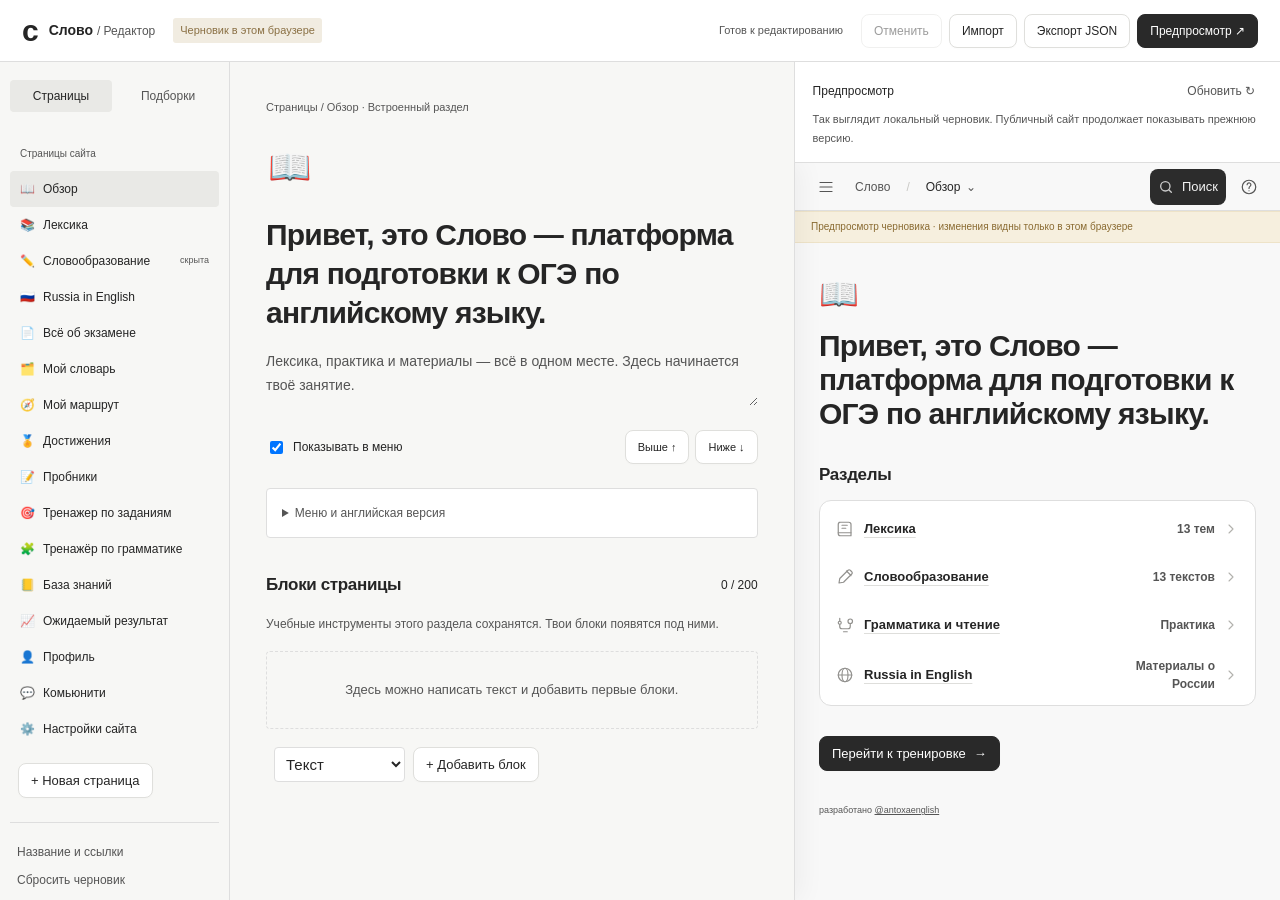
==== commit 1b60bede: "Balance Slovo spacing and responsive layouts" ====
--- a/site/admin.html
+++ b/site/admin.html
@@ -1,4 +1,4 @@
-<!doctype html><html lang="ru"><head><meta charset="UTF-8"><meta name="viewport" content="width=device-width,initial-scale=1"><meta name="robots" content="noindex"><title>Редактор — Слово</title><link rel="icon" href="assets/favicon.svg"><script src="preferences.js"></script><link rel="stylesheet" href="style.css?v=notebook-1"><link rel="stylesheet" href="admin.css"></head><body class="admin-body">
+<!doctype html><html lang="ru"><head><meta charset="UTF-8"><meta name="viewport" content="width=device-width,initial-scale=1"><meta name="robots" content="noindex"><title>Редактор — Слово</title><link rel="icon" href="assets/favicon.svg"><script src="preferences.js"></script><link rel="stylesheet" href="style.css?v=layout-1"><link rel="stylesheet" href="admin.css"></head><body class="admin-body">
 <header class="admin-topbar"><a class="admin-brand" href="index.html">с<span>Слово <small>/ Редактор</small></span></a><span class="admin-draft-badge">Черновик в этом браузере</span><span class="admin-save" id="admin-save-status" role="status">Загрузка…</span><div class="admin-top-actions"><button class="button light" id="admin-undo" disabled>Отменить</button><button class="button light" id="admin-import">Импорт</button><button class="button light" id="admin-export">Экспорт JSON</button><a class="button dark" id="admin-preview-link" href="index.html?preview=1" target="_blank" rel="noopener noreferrer">Предпросмотр ↗</a></div><input type="file" id="admin-import-file" accept=".json,application/json" hidden></header>
 <div class="admin-workspace"><aside class="admin-sidebar"><div class="admin-mode-tabs" role="group" aria-label="Что редактировать"><button id="mode-pages" aria-pressed="true">Страницы</button><button id="mode-lessons" aria-pressed="false">Подборки</button></div><div id="admin-sidebar-content"></div><div class="admin-sidebar-footer"><button class="text-button" id="admin-branding">Название и ссылки</button><button class="text-button" id="admin-reset">Сбросить черновик</button><p>Ничего не публикуется автоматически.</p></div></aside>
 <main class="admin-editor" id="admin-editor"><p>Загрузка редактора…</p></main>
--- a/site/style.css
+++ b/site/style.css
@@ -33,8 +33,8 @@
 .breadcrumb-button{display:inline-flex;align-items:center;gap:6px;border:0;background:transparent;color:inherit;font:inherit;padding:5px 6px;border-radius:4px;min-width:0;text-align:left}.breadcrumb-button:hover,.breadcrumb-button[aria-expanded="true"]{background:var(--hover)}.breadcrumb-button.breadcrumb-workspace{color:var(--muted);flex-shrink:0}.breadcrumb-button strong{min-width:0}.breadcrumb-button>span{color:var(--muted);font-size:12px}.header-sections{position:absolute;top:calc(100% + 4px);left:20px;width:320px;max-width:calc(100vw - 40px);max-height:min(620px,calc(100dvh - 80px));overflow:auto;padding:6px;border:1px solid var(--line);border-radius:6px;background:#fff;box-shadow:0 4px 18px #00000014}.header-section-item{display:block;width:100%;border:0;border-radius:4px;background:transparent;color:var(--ink);font:inherit;font-size:13px;line-height:1.6;padding:8px 10px;text-align:left;overflow-wrap:anywhere}.header-section-item:hover,.header-section-item[aria-current="page"]{background:var(--hover)}.header-section-item:focus-visible{outline:2px solid var(--blue);outline-offset:-2px}[data-theme="dark"] .header-sections{background:#252524}.low-vision .header-section-item{font-size:18px;min-height:44px}
 
 /* Dark Union Jack navigation */
-.sidebar{isolation:isolate;overflow-x:hidden;overflow-y:auto;background:#08152c;border-right-color:#ffffff1f;color:#fff}.sidebar::before{content:"";position:absolute;inset:0;z-index:-1;pointer-events:none;background:linear-gradient(180deg,#061127ad,#061127cc),url("assets/union-jack.svg") center/100% 100% no-repeat;filter:blur(7px)}
-.sidebar .workspace{width:fit-content;max-width:100%;flex-shrink:0;color:#fff;gap:12px}.sidebar .workspace:hover{background:#ffffff18}.sidebar .workspace-icon{background:#fff;color:#18233a;border-color:#fff;box-shadow:2px 2px 0 #ffffff65}.sidebar .workspace strong{color:#fff;font-size:16px}.sidebar :is(.nav-item,.nav-item.active,.nav-icon,.nav-item b,.sidebar-section-label,.sidebar-course,.sidebar-course small,.privacy,.editor-entry-link){color:#fff}.sidebar .nav-item:hover{background:#ffffff1c}.sidebar .nav-item.active{background:#ffffff26;font-weight:600}.sidebar .sidebar-section-label{color:#ffffffe0}.sidebar .sidebar-course{border-color:#ffffff30}.sidebar .editor-entry-link:hover{color:#fff;background:#ffffff18}.sidebar .privacy{color:#ffffffe0}.low-vision .sidebar :is(.nav-icon,.sidebar-section-label,.sidebar-course small){color:#fff!important}.low-vision .sidebar::before{background-image:linear-gradient(#061127ed,#061127ed),url("assets/union-jack.svg")}.sidebar button:focus-visible,.sidebar a:focus-visible{outline-color:#fff}
+.sidebar{isolation:isolate;overflow-x:hidden;overflow-y:auto;background:#08152c;border-right-color:#ffffff1f;color:#fff}.sidebar::before{content:none}
+.sidebar .workspace{width:fit-content;max-width:100%;flex-shrink:0;color:#fff;gap:12px}.sidebar .workspace:hover{background:#ffffff18}.sidebar .workspace-icon{background:#fff;color:#18233a;border-color:#fff;box-shadow:2px 2px 0 #ffffff65}.sidebar .workspace strong{color:#fff;font-size:16px}.sidebar :is(.nav-item,.nav-item.active,.nav-icon,.nav-item b,.sidebar-section-label,.sidebar-course,.sidebar-course small,.privacy,.editor-entry-link){color:#fff}.sidebar .nav-item:hover{background:#ffffff1c}.sidebar .nav-item.active{background:#ffffff26;font-weight:600}.sidebar .sidebar-section-label{color:#ffffffe0}.sidebar .sidebar-course{border-color:#ffffff30}.sidebar .editor-entry-link:hover{color:#fff;background:#ffffff18}.sidebar .privacy{color:#ffffffe0}.low-vision .sidebar :is(.nav-icon,.sidebar-section-label,.sidebar-course small){color:#fff!important}.sidebar button:focus-visible,.sidebar a:focus-visible{outline-color:#fff}
 
 .exam-guide { max-width: 76ch; line-height: 1.7; }
 .exam-guide h2 { margin: 2rem 0 .75rem; }
@@ -231,3 +231,157 @@
  *, *::before, *::after { animation: none !important; transition: none !important; }
  :where(.button,.answer,.quiz-length-option):active { transform: none; }
 }
+
+/* Neutral surfaces inspired by DesignBookmark Motion's Command button. */
+:root { --paper:#f8f8f8; --sheet:#fff; --ink:#252525; --muted:#555; --faint:#666; --line:#dedede; --hover:#ededed; --blue:#455777; --rule:#555; }
+:root[data-theme="dark"] { --paper:#191919; --sheet:#242424; --ink:#f3f3f3; --muted:#c5c5c5; --faint:#aaa; --line:#444; --hover:#333; --blue:#c1d1f5; --rule:#bbb; }
+:root.low-vision { --ink:#151515; --muted:#343434; --line:#666; }
+:root.low-vision[data-theme="dark"] { --ink:#fff; --muted:#eee; --line:#bbb; }
+.sidebar { background: rgba(26,26,26,.94); border-right-color:#ffffff20; }
+@supports (backdrop-filter: blur(12px)) {
+ .sidebar { background: rgba(26,26,26,.88); backdrop-filter: blur(12px); }
+}
+.sidebar::before, .low-vision .sidebar::before { content:none; background:none; }
+.low-vision .sidebar { background:#171717; }
+:root:not([data-theme="dark"]) .button.dark { background:#292929; border-color:#292929; }
+:root:not([data-theme="dark"]) .button.dark:hover { background:#393939; }
+.command-search { position:relative; flex:none; z-index:3; }
+.command-shell { height:36px; background:#2c2c2c; color:#f3f3f3; border-radius:8px; transform-origin:right center; }
+.command-search:not(.is-open) .command-shell:hover { background:#333; }
+.command-trigger,.command-field { display:flex; align-items:center; height:100%; gap:8px; padding:0 8px; }
+.command-trigger { border:0; background:transparent; color:inherit; border-radius:8px; white-space:nowrap; font-size:13px; }
+.command-shell svg { width:16px; height:16px; color:#ccc; }
+.command-field { width:min(300px, calc(100vw - 84px)); }
+.command-field input { flex:1; min-width:0; border:0; background:transparent; color:#fff; font-size:16px; }
+.command-field input::placeholder { color:#bbb; }
+.command-field input:focus-visible { outline-offset:1px; }
+.command-keys { display:flex; gap:4px; }
+.command-search kbd { font:500 11px/1 var(--font-family); color:#ccc; padding:4px; border-radius:4px; background:#ffffff16; }
+.command-search kbd[data-on] { color:#fff; background:#ffffff34; }
+.command-results { position:absolute; right:0; top:calc(100% + 8px); width:min(340px, calc(100vw - 28px)); padding:4px; border-radius:8px; background:var(--sheet); border:1px solid var(--line); box-shadow:0 6px 18px #0002; }
+.command-results button { width:100%; display:grid; gap:2px; text-align:left; border:0; border-radius:4px; padding:8px; background:transparent; overflow-wrap:anywhere; }
+.command-results button:hover,.command-results button:focus-visible { background:var(--hover); }
+.command-results :is(small,p) { color:var(--muted); }
+.command-results p { padding:8px; }
+@media(max-width:800px) {
+ .header-right .local-label,.command-keys { display:none; }
+ .topbar:has(.command-search.is-open) .breadcrumb { visibility:hidden; }
+ .command-search.is-open { position:absolute; right:48px; }
+ .command-results { width:min(340px, calc(100vw - 60px)); }
+}
+
+/* Responsive layout pass informed by unslop by Damir Sokolovsky, CC BY 4.0. */
+.content {
+ --page-gutter: 32px;
+ max-width: 1152px;
+ padding: 48px var(--page-gutter) 0;
+}
+.greeting { margin-block-end: 32px; }
+.greeting h1 { max-width: 29ch; text-wrap: pretty; }
+.topbar { gap: 8px; padding-inline: 16px; }
+.header-right { gap: 8px; }
+
+.page-links { border: 1px solid var(--line); border-radius: 12px; padding: 4px; }
+.page-link {
+ display: grid;
+ grid-template-columns: 20px minmax(0,1fr) auto 16px;
+ align-items: center;
+ gap: 8px;
+ min-height: 48px;
+ padding: 8px 12px;
+ border-radius: 8px;
+}
+.page-link small { margin: 0; font-size: 12px; max-width: 16ch; overflow-wrap: anywhere; }
+.page-link > svg { width: 16px; height: 16px; }
+.page-link-icon { width: 20px; justify-self: center; }
+.page-link > span:nth-child(2) { min-width: 0; overflow-wrap: anywhere; }
+
+#secondary-view > .chapter-actions {
+ display: grid;
+ grid-template-columns: repeat(4,minmax(0,1fr));
+ gap: 8px;
+ margin-block: 16px 24px;
+}
+#secondary-view > .chapter-actions #chapter-flashcards { grid-column: auto; }
+#secondary-view > .chapter-actions .button {
+ min-height: 44px;
+ min-width: 0;
+ padding: 8px;
+ line-height: 1.4;
+ white-space: normal;
+}
+#chapter-words .search-input { width: min(100%, 440px); }
+#search-count { margin-block: 8px; font-size: 13px; color: var(--muted); }
+#catalogue .vocab-card {
+ display: grid;
+ grid-template-columns: minmax(0, 1fr) minmax(0, 1fr) auto;
+ gap: 8px 16px;
+ padding: 12px 8px;
+ min-height: 48px;
+ overflow-wrap: anywhere;
+}
+#catalogue .vocab-card h3 { grid-row: 1; grid-column: 1; margin: 0; font-size: 15px; }
+#catalogue .vocab-card strong { grid-row: 1; grid-column: 2; font-size: 14px; }
+#catalogue .vocab-card small { grid-row: 1; grid-column: 3; font-size: 11px; }
+[data-dictionary-topic] { width: 100%; text-align: left; }
+[data-dictionary-topic] small { display: block; }
+
+dialog { padding: 24px; }
+#trainer:not(.wide-trainer):not(.grammar-expanded) { width: min(600px, calc(100vw - 32px)); }
+#trainer.wide-trainer:not(.grammar-expanded) { width: min(880px, calc(100vw - 32px)); }
+.modal-head { font-size: 12px; align-items: center; gap: 8px; }
+.flashcard { min-height: clamp(196px, 31dvh, 288px); padding: 20px 16px; gap: 16px; }
+.flashcard-navigation { gap: 8px; }
+.flashcard-navigation > span { font-size: 12px; }
+.quiz-length-options { grid-template-columns: repeat(2,minmax(0,1fr)); gap: 8px; }
+.quiz-length-option { min-width: 0; overflow-wrap: anywhere; }
+.trainer-choice { gap: 16px; padding: 16px 8px; }
+.command-results { max-height: min(400px, calc(100dvh - 64px)); overflow: auto; }
+
+@media (max-width: 1100px) {
+ #secondary-view > .chapter-actions { grid-template-columns: repeat(2,minmax(0,1fr)); }
+ #catalogue .vocab-card { grid-template-columns: repeat(2,minmax(0,1fr)); }
+ #catalogue .vocab-card small { grid-column: 1 / -1; grid-row: 2; }
+}
+@media (max-width: 800px) {
+ .content { --page-gutter: 24px; padding-top: 32px; }
+}
+@media (max-width: 480px) {
+ .content { --page-gutter: 16px; padding-top: 24px; }
+ .greeting { margin-block-end: 24px; }
+ .greeting h1 { font-size: clamp(26px, 7vw, 32px); }
+ .topbar { padding-inline: 8px; gap: 4px; }
+ .header-right { gap: 4px; }
+ .topbar > .breadcrumb { gap: 4px; }
+ .command-search.is-open { right: 44px; }
+ .command-field { width: min(300px, calc(100vw - 84px)); }
+ .page-link { grid-template-columns: 20px minmax(0,1fr) 16px; padding: 8px; }
+ .page-link small { grid-column: 2; grid-row: 2; max-width: none; text-align: left; }
+ .page-link > svg { grid-column: 3; grid-row: 1 / span 2; }
+ dialog { padding: 16px; }
+ #trainer:not(.wide-trainer):not(.grammar-expanded), #trainer.wide-trainer:not(.grammar-expanded) {
+  width: calc(100vw - 24px);
+  max-height: calc(100dvh - 24px);
+ }
+ .flashcard-ratings { gap: 8px; }
+ .flashcard-options { gap: 8px; }
+ .flashcard-options button { min-height: 36px; }
+ .flashcard-navigation > span { font-size: 11px; }
+ .quiz-length-option { padding: 12px; }
+ footer { font-size: 12px; }
+}
+.low-vision #secondary-view > .chapter-actions { grid-template-columns: repeat(2,minmax(0,1fr)); }
+@media (max-width: 380px) {
+ .low-vision #secondary-view > .chapter-actions { grid-template-columns: minmax(0,1fr); }
+ .command-trigger > span:not(.command-keys) {
+  position: absolute; width: 1px; height: 1px; overflow: hidden; clip-path: inset(50%);
+ }
+ .command-trigger { width: 36px; justify-content: center; }
+}
+.page-link small { text-align: end; }
+@media (max-width: 480px) { .page-link small { text-align: start; } }
+@media (max-width: 480px) and (max-height: 680px) {
+ .flashcard { min-height: 164px; padding: 16px; gap: 12px; }
+ .flashcard-top, .flashcard-navigation, .flashcard-options { margin-block: 8px; }
+ #trainer:has(.flashcard) .session-track { margin-block: 12px; }
+}
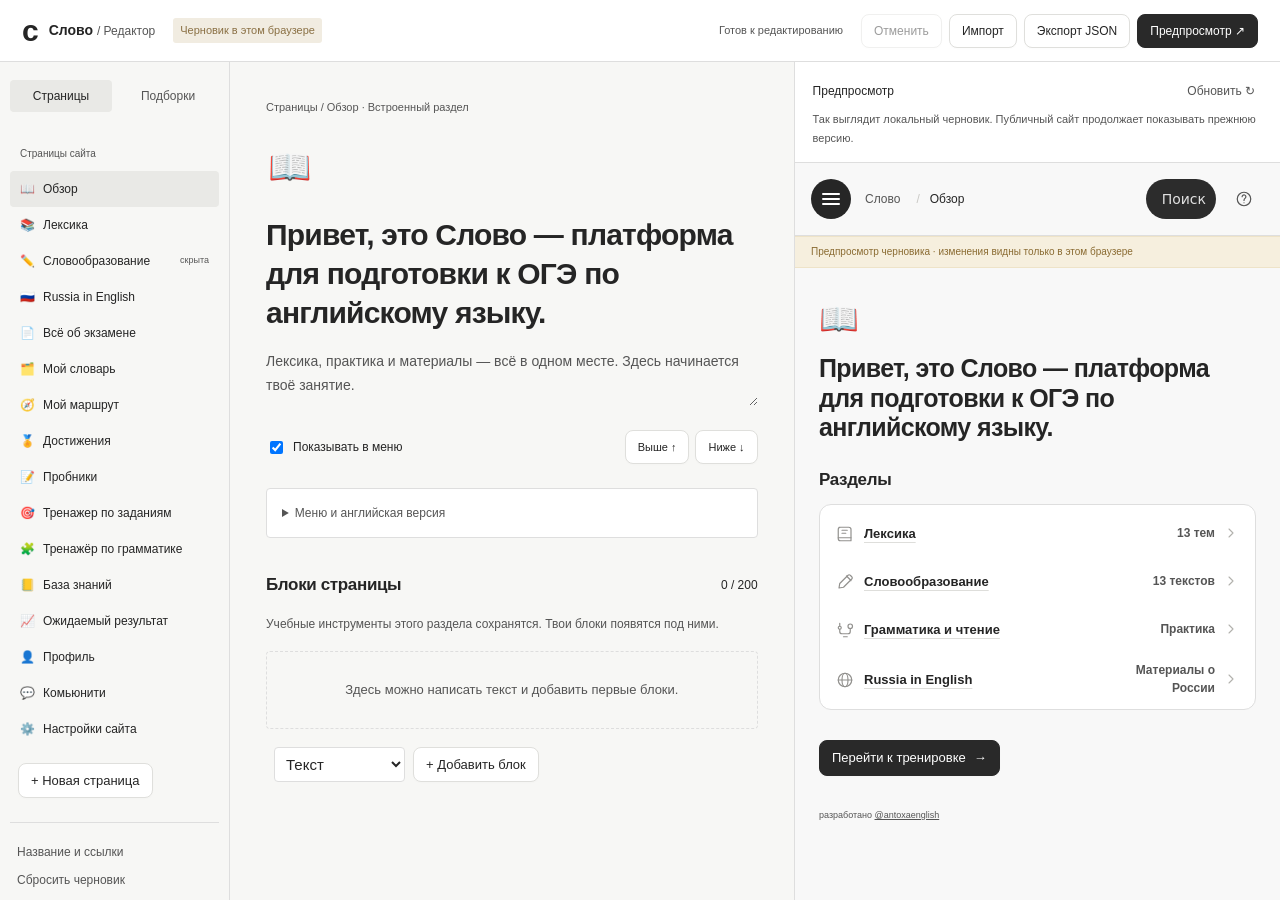
==== commit afbfeebb: "Add animated settings switches and Marker Text authoring" ====
--- a/site/admin.html
+++ b/site/admin.html
@@ -1,8 +1,8 @@
-<!doctype html><html lang="ru"><head><meta charset="UTF-8"><meta name="viewport" content="width=device-width,initial-scale=1"><meta name="robots" content="noindex"><title>Редактор — Слово</title><link rel="icon" href="assets/favicon.svg"><script src="preferences.js"></script><link rel="stylesheet" href="style.css?v=layout-1"><link rel="stylesheet" href="admin.css"></head><body class="admin-body">
+<!doctype html><html lang="ru"><head><meta charset="UTF-8"><meta name="viewport" content="width=device-width,initial-scale=1"><meta name="robots" content="noindex"><title>Редактор — Слово</title><link rel="icon" href="assets/favicon.svg"><script src="preferences.js"></script><link rel="stylesheet" href="style.css?v=layout-1"><link rel="stylesheet" href="admin.css?v=study-markers-1"></head><body class="admin-body">
 <header class="admin-topbar"><a class="admin-brand" href="index.html">с<span>Слово <small>/ Редактор</small></span></a><span class="admin-draft-badge">Черновик в этом браузере</span><span class="admin-save" id="admin-save-status" role="status">Загрузка…</span><div class="admin-top-actions"><button class="button light" id="admin-undo" disabled>Отменить</button><button class="button light" id="admin-import">Импорт</button><button class="button light" id="admin-export">Экспорт JSON</button><a class="button dark" id="admin-preview-link" href="index.html?preview=1" target="_blank" rel="noopener noreferrer">Предпросмотр ↗</a></div><input type="file" id="admin-import-file" accept=".json,application/json" hidden></header>
 <div class="admin-workspace"><aside class="admin-sidebar"><div class="admin-mode-tabs" role="group" aria-label="Что редактировать"><button id="mode-pages" aria-pressed="true">Страницы</button><button id="mode-lessons" aria-pressed="false">Подборки</button></div><div id="admin-sidebar-content"></div><div class="admin-sidebar-footer"><button class="text-button" id="admin-branding">Название и ссылки</button><button class="text-button" id="admin-reset">Сбросить черновик</button><p>Ничего не публикуется автоматически.</p></div></aside>
 <main class="admin-editor" id="admin-editor"><p>Загрузка редактора…</p></main>
 <aside class="admin-preview-panel"><div class="admin-preview-heading"><strong>Предпросмотр</strong><button class="text-button" id="admin-refresh-preview">Обновить ↻</button></div><p>Так выглядит локальный черновик. Публичный сайт продолжает показывать прежнюю версию.</p><iframe id="admin-preview" title="Предпросмотр черновика" src="about:blank"></iframe></aside></div>
 <dialog id="admin-dialog" aria-label="Подтверждение действия"><h2 id="admin-dialog-title"></h2><p id="admin-dialog-text"></p><div class="admin-dialog-actions"><button class="button light" id="admin-dialog-cancel">Отмена</button><button class="button dark" id="admin-dialog-confirm">Подтвердить</button></div></dialog>
 <div class="admin-toast" id="admin-message" role="status" hidden></div>
-<script src="curriculum.js"></script><script src="content-model.js"></script><script src="admin.js"></script></body></html>
+<script src="curriculum.js"></script><script src="content-model.js"></script><script src="admin.js?v=study-markers-1"></script></body></html>
--- a/site/style.css
+++ b/site/style.css
@@ -1,7 +1,7 @@
 :root{--font-family:Arial,"Helvetica Neue",sans-serif;--ink:#37352f;--muted:#787774;--faint:#a4a39f;--line:#e9e9e7;--sidebar:#f7f7f5;--hover:#efefed;--blue:#2383e2;--sidebar-width:240px;--page-width:960px;font-family:var(--font-family);color:var(--ink);background:#fff;font-synthesis:none}
 *{box-sizing:border-box}body{margin:0;font-size:14px;line-height:1.5}button,input,select,textarea{font:inherit}button{cursor:pointer;color:inherit}button:disabled{cursor:default}button,a,input{ -webkit-tap-highlight-color:transparent}button,a{touch-action:manipulation}button{transition:background-color .15s,border-color .15s}a{color:inherit}button:focus-visible,a:focus-visible,input:focus-visible{outline:2px solid var(--blue);outline-offset:3px}button:disabled{opacity:.45}svg{width:20px;height:20px;flex-shrink:0;vertical-align:middle}[hidden]{display:none!important}h1,h2,h3,p{margin:0}h1,h2,h3{font-weight:600}p{line-height:1.65}small{font-size:12px}.skip-link{position:fixed;top:8px;left:12px;z-index:8;transform:translateY(-160%);padding:8px 12px;background:white;border:1px solid var(--line);border-radius:4px}.skip-link:focus{transform:translateY(0)}
 /* Workspace navigation */
-.sidebar{width:var(--sidebar-width);position:fixed;inset:0 auto 0 0;background:var(--sidebar);display:flex;flex-direction:column;padding:10px 8px 14px;z-index:5;border-right:1px solid #f0f0ee;transition:transform .2s}.workspace{display:flex;align-items:center;width:100%;gap:10px;padding:10px 8px;border:0;border-radius:5px;text-align:left;background:transparent}.workspace:hover{background:var(--hover)}.workspace-icon{display:grid;place-items:center;width:28px;height:30px;border:1.5px solid #45433e;border-radius:4px;background:white;font:700 28px/1 var(--font-family);box-shadow:2px 2px 0 #45433e}.workspace>span:nth-child(2){display:flex;flex-direction:column;gap:1px}.workspace strong{font-size:14px}.workspace small{font-size:11px;color:var(--muted)}.workspace-chevron{margin-left:auto;color:var(--muted)}.sidebar-section-label{font-size:11px;font-weight:500;color:#92918e;padding:28px 12px 9px}.nav-item{display:flex;align-items:center;gap:10px;background:transparent;border:0;border-radius:4px;text-align:left;width:100%;padding:7px 12px;margin:1px 0;min-height:36px;font-size:14px;color:#5f5e5b}.nav-item:hover{background:#ebebea}.nav-item.active{background:#e9e9e7;color:#37352f;font-weight:500}.nav-icon{width:18px;height:20px;display:grid;place-items:center;color:#92918e;flex-shrink:0}.nav-icon svg{width:18px;height:18px}.nav-name{flex:1;min-width:0;white-space:normal;overflow-wrap:anywhere}.nav-item b{font-size:11px;color:#92918e;font-weight:400;font-variant-numeric:tabular-nums}.sidebar-bottom{margin-top:auto;padding:24px 12px 0}.sidebar-course{display:flex;flex-direction:column;font-size:12px;gap:2px;padding-bottom:18px;border-bottom:1px solid #e6e6e3}.sidebar-course small{color:#9b9a96;font-size:11px}.privacy{display:flex;align-items:center;gap:6px;color:#9b9a96;font-size:10px;padding-top:12px}.privacy svg{width:13px;height:13px}.sidebar-backdrop{position:fixed;inset:0;border:0;background:#0004;z-index:4}main{margin-left:var(--sidebar-width);min-height:100dvh}main:focus{outline:none}.sidebar-collapsed .sidebar{transform:translateX(-100%)}.sidebar-collapsed main{margin-left:0}.topbar{position:sticky;top:0;height:46px;padding:0 20px;display:flex;align-items:center;gap:12px;background:#fffffff5;z-index:2}.icon-button{border:0;border-radius:4px;width:30px;height:30px;display:grid;place-items:center;background:transparent;color:var(--muted);font-size:24px;line-height:1;flex-shrink:0}.icon-button:hover{background:var(--hover)}.icon-button svg{width:18px;height:18px}.breadcrumb{display:flex;align-items:center;gap:10px;font-size:13px;min-width:0;white-space:nowrap;overflow:hidden}.breadcrumb strong{font-weight:400;overflow:hidden;text-overflow:ellipsis}.breadcrumb-workspace{color:var(--muted)}.breadcrumb-divider{color:#c9c8c5}.header-right{display:flex;align-items:center;gap:16px;margin-left:auto;flex-shrink:0}.local-label{display:flex;align-items:center;gap:6px;font-size:11px;color:#9b9a96}.local-label i{width:5px;height:5px;background:#8e9f8c;border-radius:50%}
+.sidebar{width:var(--sidebar-width);position:fixed;inset:0 auto 0 0;background:var(--sidebar);display:flex;flex-direction:column;padding:10px 8px 14px;z-index:5;border-right:1px solid #f0f0ee;transition:transform .2s}.workspace{display:flex;align-items:center;width:100%;gap:10px;padding:10px 8px;border:0;border-radius:5px;text-align:left;background:transparent}.workspace:hover{background:var(--hover)}.workspace-icon{display:grid;place-items:center;width:28px;height:30px;border:1.5px solid #45433e;border-radius:4px;background:white;font:700 28px/1 var(--font-family);box-shadow:2px 2px 0 #45433e}.workspace>span:nth-child(2){display:flex;flex-direction:column;gap:1px}.workspace strong{font-size:14px}.workspace small{font-size:11px;color:var(--muted)}.workspace-chevron{margin-left:auto;color:var(--muted)}.sidebar-section-label{font-size:11px;font-weight:500;color:#92918e;padding:28px 12px 9px}.nav-item{display:flex;align-items:center;gap:10px;background:transparent;border:0;border-radius:4px;text-align:left;width:100%;padding:7px 12px;margin:1px 0;min-height:36px;font-size:14px;color:#5f5e5b}.nav-item:hover{background:#ebebea}.nav-item.active{background:#e9e9e7;color:#37352f;font-weight:500}.nav-icon{width:18px;height:20px;display:grid;place-items:center;color:#92918e;flex-shrink:0}.nav-icon svg{width:18px;height:18px}.nav-name{flex:1;min-width:0;white-space:normal;overflow-wrap:anywhere}.nav-item b{font-size:11px;color:#92918e;font-weight:400;font-variant-numeric:tabular-nums}.sidebar-bottom{margin-top:auto;padding:24px 12px 0}.sidebar-course{display:flex;flex-direction:column;font-size:12px;gap:2px;padding-bottom:18px;border-bottom:1px solid #e6e6e3}.sidebar-course small{color:#9b9a96;font-size:11px}.privacy{display:flex;align-items:center;gap:6px;color:#9b9a96;font-size:10px;padding-top:12px}.privacy svg{width:13px;height:13px}.sidebar-backdrop{position:fixed;inset:0;border:0;background:#0004;z-index:4}main{margin-left:var(--sidebar-width);min-height:100dvh}main:focus{outline:none}.sidebar-collapsed .sidebar{transform:translateX(-100%)}.sidebar-collapsed main{margin-left:0}.topbar{position:sticky;top:0;display:flex;align-items:center;gap:12px;background:#fffffff5;z-index:2}.icon-button{border:0;border-radius:4px;width:30px;height:30px;display:grid;place-items:center;background:transparent;color:var(--muted);font-size:24px;line-height:1;flex-shrink:0}.icon-button:hover{background:var(--hover)}.icon-button svg{width:18px;height:18px}.breadcrumb{display:flex;align-items:center;gap:10px;font-size:13px;min-width:0;white-space:nowrap;overflow:hidden}.breadcrumb strong{font-weight:400;overflow:hidden;text-overflow:ellipsis}.breadcrumb-workspace{color:var(--muted)}.breadcrumb-divider{color:#c9c8c5}.header-right{display:flex;align-items:center;gap:16px;margin-left:auto;flex-shrink:0}.local-label{display:flex;align-items:center;gap:6px;font-size:11px;color:#9b9a96}.local-label i{width:5px;height:5px;background:#8e9f8c;border-radius:50%}
 /* Document page */
 .content{width:100%;max-width:calc(var(--page-width) + 128px);padding:48px 64px 0;margin:0 auto}.greeting{margin:0 0 32px}.page-icon{font-size:44px;line-height:1.2;margin-bottom:20px}.greeting h1{font-size:38px;font-weight:700;letter-spacing:-1.3px;line-height:1.2;text-wrap:balance}.greeting p{margin-top:12px;color:var(--muted);max-width:650px;font-size:14px;line-height:1.7}h2{font-size:19px;letter-spacing:-.35px}h3{font-size:16px}.hero{display:flex;align-items:flex-start;gap:15px;border:1px solid var(--line);background:#f7f7f5;border-radius:4px;padding:20px 22px}.callout-icon{padding-top:1px;color:#74736f}.hero-copy{flex:1}.hero h2{font-size:16px;letter-spacing:-.15px}.hero p{font-size:13px;color:var(--muted);margin:5px 0 16px;max-width:460px}.hero-foot{font-size:12px;line-height:1.7;text-align:right;white-space:nowrap;color:#5f5e5b}.hero-foot span{font-size:11px;color:#9b9a96}.button{display:inline-flex;align-items:center;justify-content:center;gap:8px;padding:7px 12px;border:1px solid #dfdfdc;border-radius:4px;background:#fff;font-size:13px;font-weight:500;line-height:1.5;min-height:34px;text-decoration:none;box-shadow:0 1px 2px #00000004}.button svg{width:15px;height:15px}.button:hover{background:#f0f0ee}.button:active{transform:translateY(1px)}.button.dark{background:var(--ink);border-color:var(--ink);color:white}.button.dark:hover{background:#504e48}.button.light{background:white}.button.light:hover{background:var(--hover)}.text-button{background:transparent;border:0;border-radius:4px;font-size:12px;color:var(--muted);padding:5px 7px;line-height:1.5}.text-button:hover{background:var(--hover);color:var(--ink)}.stats{display:grid;grid-template-columns:1fr 1fr 1.15fr;margin:24px 0 38px;padding:18px 0;border-top:1px solid var(--line);border-bottom:1px solid var(--line)}.stat{padding:0 22px;border-right:1px solid var(--line);display:flex;flex-wrap:wrap;align-items:center;gap:8px 14px}.stat:first-child{padding-left:0}.stat:last-child{padding-right:0;border:0}.stat p{font-size:11px;color:var(--muted);margin-bottom:5px}.stat strong{font-size:22px;letter-spacing:-.5px;font-weight:600;font-variant-numeric:tabular-nums}.stat strong small{font-size:11px;letter-spacing:0;font-weight:400;color:#92918e}.stat-detail{font-size:10px;color:#92918e;white-space:nowrap}.stat-detail b{font-weight:500}.week{display:flex;gap:2px;align-self:flex-end;margin-bottom:7px}.week span{width:15px;height:17px;display:grid;place-items:center;font-size:8px;color:#b8b7b4;border:1px solid #eee;border-radius:2px}.week span.done{background:#e6eee4;color:#5b7659;border-color:#e6eee4}.section-heading{display:flex;align-items:center;justify-content:space-between;gap:12px;margin-bottom:12px}.workspace-pages{margin-bottom:38px}.page-links{display:flex;flex-direction:column}.page-link{display:flex;align-items:center;gap:11px;text-align:left;border:0;border-radius:4px;background:white;padding:10px 9px;font-size:14px;min-height:42px}.page-link:hover{background:#f7f7f5}.page-link-icon{color:#92918e}.page-link-icon svg{width:18px;height:18px}.page-link>span:nth-child(2){text-decoration:underline;text-decoration-color:#dededb;text-underline-offset:4px}.page-link small{margin-left:auto;color:#a2a19d;font-size:11px}.page-link>svg{width:14px;height:14px;color:#b2b1ad}.study-grid{display:grid;grid-template-columns:minmax(0,1fr) 205px;gap:30px}.database-heading{display:flex;justify-content:space-between;padding:8px 10px;border-top:1px solid var(--line);border-bottom:1px solid var(--line);color:#a2a19d;font-size:11px}.topic-list{display:flex;flex-direction:column;min-width:0}.topic{width:100%;border:0;border-bottom:1px solid var(--line);border-radius:0;background:white;display:flex;align-items:center;gap:12px;padding:14px 10px;text-align:left;min-height:76px}.topic:hover{background:#f7f7f5}.topic-art{display:grid;place-items:center;width:22px;flex-shrink:0;color:#9b9a96}.topic-art svg{width:19px;height:19px}.topic>div{min-width:0;flex:1}.topic small{font-size:10px;color:#a2a19d;letter-spacing:.02em}.topic h3{font-size:14px;font-weight:500;line-height:1.5;margin:2px 0;letter-spacing:0}.topic p{font-size:11px;color:#9b9a96}.topic-progress{height:2px;max-width:100px;background:#f0f0ee;margin-top:9px}.topic-progress i{display:block;height:100%;background:#b4b3af}.topic-meta{font-size:11px;color:#a2a19d;white-space:nowrap;font-variant-numeric:tabular-nums}.daily{align-self:start;border:1px solid var(--line);border-radius:4px;padding:17px 18px;margin-top:3px}.daily-top{font-size:11px;color:#92918e;margin-bottom:12px}.daily h2{font-size:15px}.daily p{font-size:12px;color:#92918e;margin:7px 0 20px;line-height:1.7}.quest-track{height:3px;border-radius:2px;background:#efefed;overflow:hidden}.quest-track i{display:block;height:100%;background:#8e9f8c;width:0}.quest-meta{display:flex;justify-content:space-between;gap:8px;font-size:9px;color:#92918e;margin-top:8px}.quest-meta strong{font-weight:400;white-space:nowrap}.book-note{display:flex;align-items:flex-start;gap:9px;border-top:1px solid var(--line);margin-top:32px;padding-top:16px;color:#a2a19d}.book-note svg{width:15px;height:15px;margin-top:3px}.book-note p{font-size:11px}.content footer{display:flex;align-items:flex-start;gap:16px;padding:32px 0 22px;color:var(--muted);font-size:12px;line-height:1.7}footer>span:last-child{max-width:680px}.content footer>span:first-child{font-weight:600}#secondary-view{min-height:420px}.route-intro{font-size:13px;line-height:1.7;color:var(--muted);margin-bottom:24px;max-width:680px}.search-label{display:block;margin:20px 0 7px;font-size:12px;font-weight:500;color:var(--muted)}.search-input{display:block;width:100%;max-width:100%;padding:9px 11px;border:1px solid #e3e3e0;border-radius:4px;background:#fbfbfa;font-size:13px;margin-bottom:20px;color:var(--ink)}.search-input::placeholder{color:#b4b3af}.search-input:focus{background:white;border-color:#a8cbea}.chapter-heading{margin:0 0 24px}.chapter-heading h2{display:none}.chapter-heading p{font-size:12px;color:#92918e}.chapter-actions{display:flex;gap:8px;flex-wrap:wrap;margin-top:22px}.chapter-actions .button{min-height:35px}.module-links{display:flex;gap:8px;flex-wrap:wrap;margin-bottom:32px}.word-list{display:flex;flex-direction:column;border-top:1px solid var(--line)}.vocab-card{display:grid;grid-template-columns:minmax(0,1fr) minmax(0,1fr) 125px;align-items:center;gap:20px;border-bottom:1px solid var(--line);padding:13px 9px;min-height:52px}.vocab-card h3{grid-column:1;grid-row:1;font:500 15px/1.5 var(--font-family);overflow-wrap:anywhere}.vocab-card strong{grid-column:2;grid-row:1;font-size:13px;font-weight:400;color:var(--muted);overflow-wrap:anywhere}.vocab-card small{grid-column:3;grid-row:1;font-size:9px;letter-spacing:.02em;color:#a2a19d;text-align:right}.vocab-card p{font-size:12px;color:var(--muted);grid-column:1/-1}#search-count{font-size:11px;color:#92918e;margin-bottom:10px}.empty-state{padding:48px 28px;border:1px dashed #e3e3e0;border-radius:4px;text-align:center;color:var(--muted)}.empty-state .result-icon{font-size:32px;margin-bottom:16px;color:#a2a19d}.empty-state h2{font-size:18px;color:var(--ink);margin-bottom:8px}.empty-state p{font-size:13px}.empty-state .button{margin-top:20px}.achievement-grid{display:flex;flex-direction:column;border-top:1px solid var(--line)}.achievement{display:grid;grid-template-columns:38px 1fr auto;gap:4px 16px;padding:22px 10px;border-bottom:1px solid var(--line);align-items:center}.achievement>span{grid-column:1;grid-row:1/3;font-size:28px;color:#9b9a96}.achievement h3{font-size:15px;grid-column:2;grid-row:1}.achievement p{font-size:12px;color:var(--muted);grid-column:2;grid-row:2}.achievement small{font-size:11px;grid-column:3;grid-row:1/3;color:var(--muted)}.achievement.locked{opacity:.5}
 /* Study pages and dialogs */
@@ -10,7 +10,7 @@
 .flashcard-top{display:flex;align-items:center;justify-content:space-between;gap:16px;margin:16px 0 14px}.flashcard-top #flashcard-count{font-size:12px;color:var(--muted);font-variant-numeric:tabular-nums}.flashcard{display:flex;width:100%;min-height:300px;padding:28px;flex-direction:column;align-items:center;justify-content:space-between;gap:28px;border:1px solid #e2e2df;border-radius:5px;background:#fbfbfa;text-align:center}.flashcard:hover{background:#f7f7f5}.flashcard[aria-pressed="true"]{background:#f3f3f0;border-color:#d6d6d1}.flashcard-text{font-size:clamp(25px,4vw,36px);font-weight:500;line-height:1.4;letter-spacing:-.5px;overflow-wrap:anywhere}.flashcard-hint{font-size:11px;color:#9b9a96}.flashcard-navigation{display:flex;align-items:center;justify-content:space-between;gap:12px;margin:16px 0}.flashcard-navigation>span{font-size:11px;color:#a2a19d;text-align:center}.flashcard-navigation .button{min-width:40px;min-height:34px}.flashcard-options{display:flex;flex-wrap:wrap;justify-content:space-between;gap:8px}.flashcard-options .text-button{font-size:11px}#flashcard-check{margin-top:16px}
 /* Small screens retain a full, readable navigation drawer. */
 @media(min-width:1600px){.content{padding-top:66px}}@media(max-width:1200px){.content{padding:40px 40px 0}.study-grid{gap:22px;grid-template-columns:minmax(0,1fr) 190px}.stat{padding-left:16px;padding-right:16px}.stat-detail,.week{display:none}.vocab-card{grid-template-columns:1fr 1fr}.vocab-card small{display:none}}@media(max-width:900px){.content{padding:36px 28px 0}.study-grid{grid-template-columns:1fr}.daily{display:none}.greeting h1{font-size:34px}.hero-foot{display:none}.local-label{display:none}}
-@media(max-width:800px){.sidebar{transform:translateX(-100%);box-shadow:6px 0 25px #0000000c}.sidebar-open .sidebar{transform:translateX(0)}main,.sidebar-collapsed main{margin-left:0}.sidebar-open .sidebar-backdrop{display:block}.topbar{padding:0 16px;border-bottom:1px solid #f3f3f1;height:48px}.content{padding:36px 28px 0;max-width:800px}.header-right{gap:8px}.nav-item{min-height:42px}.sidebar-section-label{padding-top:24px}.breadcrumb{font-size:12px}.workspace{min-height:60px}}
+@media(max-width:800px){.sidebar{transform:translateX(-100%);box-shadow:6px 0 25px #0000000c}.sidebar-open .sidebar{transform:translateX(0)}main,.sidebar-collapsed main{margin-left:0}.sidebar-open .sidebar-backdrop{display:block}.topbar{border-bottom:1px solid #f3f3f1}.content{padding:36px 28px 0;max-width:800px}.header-right{gap:8px}.nav-item{min-height:42px}.sidebar-section-label{padding-top:24px}.breadcrumb{font-size:12px}.workspace{min-height:60px}}
 @media(max-width:540px){.content{padding:30px 22px 0}.page-icon{font-size:37px;margin-bottom:18px}.greeting h1{font-size:31px;letter-spacing:-1px}.greeting p{font-size:13px}.greeting{margin-bottom:26px}.hero{padding:17px;gap:12px}.hero h2{font-size:14px}.hero p{font-size:12px}.hero .callout-icon svg{width:18px;height:18px}.hero .button{font-size:12px}.stats{margin:24px 0 30px;padding:15px 0;grid-template-columns:1fr 1fr 1.25fr}.stat{padding:0 10px}.stat p{font-size:9px;white-space:nowrap}.stat strong{font-size:18px}.stat strong small{font-size:9px}.section-heading h2{font-size:17px}.page-link{padding:10px 3px;font-size:13px;gap:9px}.page-link small{font-size:10px;max-width:105px;text-align:right}.page-link>svg{width:12px;height:12px}.workspace-pages{margin-bottom:30px}.topic{padding:13px 4px;gap:9px}.topic h3{font-size:13px}.topic p{font-size:10px}.topic-meta{font-size:10px}.topic small{font-size:9px}.topic-art{width:18px}.topic-art svg{width:17px;height:17px}.chapter-actions{display:grid;grid-template-columns:1fr 1fr;gap:8px}.chapter-actions #chapter-flashcards{grid-column:1/-1}.chapter-actions .button{font-size:12px;min-height:40px}.vocab-card{gap:14px;padding:13px 3px}.vocab-card h3{font-size:14px}.vocab-card strong{font-size:12px}.chapter-heading p{font-size:11px}.route-intro{font-size:12px}.search-input{font-size:14px;padding:11px}.empty-state{padding:38px 18px}.content footer{font-size:9px}.book-note{margin-top:24px}.book-note p{font-size:10px}dialog,.wide-trainer{width:calc(100vw - 24px);padding:20px;max-height:92dvh}.modal-head{font-size:10px}.answer-grid{grid-template-columns:1fr}.answer{padding:12px}.flashcard{min-height:270px;padding:24px 18px}.flashcard-navigation>span{font-size:10px}.flashcard-options .text-button{font-size:10px}.flashcard-text{font-size:28px}.gap-entry{flex-direction:column;align-items:stretch;gap:8px}.formation-intro h2{font-size:25px}.gap-row label{font-size:14px}.task-text{font-size:15px}.module-links{flex-direction:column}.module-links .button{width:100%}.achievement{grid-template-columns:28px 1fr auto;gap:4px 10px;padding:18px 3px}.achievement h3{font-size:14px}.achievement p{font-size:11px}.achievement small{font-size:10px}.achievement>span{font-size:24px}}
 @media(prefers-reduced-motion:reduce){*,*::before,*::after{scroll-behavior:auto!important;transition:none!important;animation:none!important}}
 @media(max-width:800px){main{transition:none}}
@@ -23,14 +23,15 @@
 /* Compact is an actual layout variant, independent of language and theme. */
 [data-layout="compact"] .content{padding-top:28px;--page-width:1020px}[data-layout="compact"] .page-icon{font-size:30px;margin-bottom:12px}[data-layout="compact"] .greeting{margin-bottom:22px}[data-layout="compact"] .greeting h1{font-size:32px}[data-layout="compact"] .hero{padding:15px 18px}[data-layout="compact"] .topic{min-height:62px;padding-top:9px;padding-bottom:9px}[data-layout="compact"] .vocab-card{min-height:42px;padding-top:9px;padding-bottom:9px}[data-layout="compact"] .stats{padding:12px 0;margin:18px 0 24px}[data-layout="compact"] .setting-row{padding:14px 0}[data-layout="compact"] .workspace-pages{margin-bottom:24px}
 /* Low-vision mode prioritises readable text and controls over density. */
-:root.low-vision{--ink:#151515;--muted:#343434;--faint:#555;--line:#666;--sidebar:#f0f0f0;--sidebar-width:280px}.low-vision[data-theme="dark"]{--ink:#fff;--muted:#eee;--faint:#ddd;--line:#bbb;--sidebar:#151515}.low-vision body{font-size:19px}.low-vision :is(p,small,label,.nav-item,.button,.text-button,input,select,.eyebrow,.modal-head,.source-note,.feature-note,.setting-row label strong,.setting-row label span,.setting-row select,.settings-save-status,.vocab-card strong,.vocab-card h3,.topic h3,.topic p,.topic small,.topic-meta,.privacy,.sidebar-section-label,.search-label,.stat p,.stat strong small,.breadcrumb,.coverage-list>div,.coverage-list strong,.coverage-list small,.page-link,.page-link small){font-size:18px!important;line-height:1.7!important}.low-vision :is(h2,.forecast-status h2){font-size:26px}.low-vision h3{font-size:22px}.low-vision .greeting h1{font-size:40px}.low-vision :is(button,input,select){min-height:44px}.low-vision .nav-item{padding:10px}.low-vision :is(.nav-icon,.topic-art){min-width:22px}.low-vision :is(.nav-item,.topic,.page-link,.flashcard,.answer,.button.light){color:var(--ink)}.low-vision :is(.nav-icon,.topic-art,.eyebrow,.flashcard-hint,.stat-detail,.feature-note,.topic p,.topic-meta,.source-note,.sidebar-section-label,.profile-intro p,.sidebar-course small){color:var(--muted)!important}.low-vision .setting-switch{width:58px;height:32px;min-height:32px}.low-vision .setting-switch::before{width:24px;height:24px;top:3px;left:3px}.low-vision .setting-switch:checked::before{transform:translateX(25px)}.low-vision .header-right .local-label{display:none}.low-vision .setting-row{gap:18px}.low-vision .setting-row select{width:180px}.low-vision .vocab-card{grid-template-columns:1fr 1fr}.low-vision .vocab-card small{display:none}.low-vision .week{display:none}.low-vision .stat-detail{display:none}.low-vision :is(.button.dark){color:#fff;background:#151515;border-color:#151515}.low-vision[data-theme="dark"] .button.dark{background:#fff;color:#151515;border-color:#fff}.low-vision .feedback-link{align-items:flex-start}.low-vision .sidebar-section-label{font-weight:600}.low-vision .topbar{min-height:56px;height:auto;padding-top:5px;padding-bottom:5px}
+:root.low-vision{--ink:#151515;--muted:#343434;--faint:#555;--line:#666;--sidebar:#f0f0f0;--sidebar-width:280px}.low-vision[data-theme="dark"]{--ink:#fff;--muted:#eee;--faint:#ddd;--line:#bbb;--sidebar:#151515}.low-vision body{font-size:19px}.low-vision :is(p,small,label,.nav-item,.button,.text-button,input,select,.eyebrow,.modal-head,.source-note,.feature-note,.setting-row label strong,.setting-row label span,.setting-row select,.settings-save-status,.vocab-card strong,.vocab-card h3,.topic h3,.topic p,.topic small,.topic-meta,.privacy,.sidebar-section-label,.search-label,.stat p,.stat strong small,.breadcrumb,.coverage-list>div,.coverage-list strong,.coverage-list small,.page-link,.page-link small){font-size:18px!important;line-height:1.7!important}.low-vision :is(h2,.forecast-status h2){font-size:26px}.low-vision h3{font-size:22px}.low-vision .greeting h1{font-size:40px}.low-vision :is(button,input,select){min-height:44px}.low-vision .nav-item{padding:10px}.low-vision :is(.nav-icon,.topic-art){min-width:22px}.low-vision :is(.nav-item,.topic,.page-link,.flashcard,.answer,.button.light){color:var(--ink)}.low-vision :is(.nav-icon,.topic-art,.eyebrow,.flashcard-hint,.stat-detail,.feature-note,.topic p,.topic-meta,.source-note,.sidebar-section-label,.profile-intro p,.sidebar-course small){color:var(--muted)!important}.low-vision .setting-switch{width:58px;height:32px;min-height:32px}.low-vision .setting-switch::before{width:24px;height:24px;top:3px;left:3px}.low-vision .setting-switch:checked::before{transform:translateX(25px)}.low-vision .header-right .local-label{display:none}.low-vision .setting-row{gap:18px}.low-vision .setting-row select{width:180px}.low-vision .vocab-card{grid-template-columns:1fr 1fr}.low-vision .vocab-card small{display:none}.low-vision .week{display:none}.low-vision .stat-detail{display:none}.low-vision :is(.button.dark){color:#fff;background:#151515;border-color:#151515}.low-vision[data-theme="dark"] .button.dark{background:#fff;color:#151515;border-color:#fff}.low-vision .feedback-link{align-items:flex-start}.low-vision .sidebar-section-label{font-weight:600}
 @media(max-width:600px){.setting-row{gap:18px;align-items:flex-start}.setting-row:has(select){flex-direction:column;gap:12px}.setting-row select{width:100%}.setting-row label span{font-size:12px}.settings-group h2{font-size:16px}.evidence-grid{gap:0}.evidence-grid>div{padding:14px 10px}.evidence-grid small{font-size:10px}.evidence-grid strong{font-size:20px}.forecast-status{padding:20px}.forecast-status h2{font-size:19px}.profile-form{max-width:100%}.task-kind-select{width:100%;min-width:0}.low-vision .setting-row select{width:100%}.low-vision .evidence-grid{grid-template-columns:1fr}.low-vision .evidence-grid>div{border-right:0;border-bottom:1px solid var(--line);padding-left:0}.low-vision .stats{grid-template-columns:1fr}.low-vision .stat{padding:10px 0;border-right:0;border-bottom:1px solid var(--line)}.low-vision .page-link{flex-wrap:wrap}.low-vision .page-link small{margin-left:30px;max-width:none;text-align:left}.low-vision .vocab-card{grid-template-columns:1fr;gap:4px}.low-vision .vocab-card strong{grid-column:1;grid-row:2}.low-vision .chapter-actions{grid-template-columns:1fr}.low-vision .sidebar{width:min(320px,88vw)}.low-vision .topic{flex-wrap:wrap}.low-vision .topic-meta{margin-left:30px}.low-vision .greeting h1{font-size:34px}.low-vision .modal-head{align-items:flex-start}.low-vision .chapter-actions #chapter-flashcards{grid-column:1}.low-vision .flashcard-options{flex-direction:column}.low-vision .flashcard-navigation>span{font-size:15px}.low-vision .coverage-list>div{flex-wrap:wrap}}
 .quiz-length-heading{margin:20px 0 24px}.quiz-length-heading h2{font-size:24px;letter-spacing:-.6px;line-height:1.35}.quiz-length-heading p{font-size:13px;color:var(--muted);margin-top:9px}.quiz-length-options{display:grid;grid-template-columns:repeat(3,minmax(0,1fr));gap:10px}.quiz-length-option{display:flex;flex-direction:column;align-items:flex-start;gap:8px;text-align:left;min-height:110px;padding:18px 14px;background:var(--sidebar);border:1px solid var(--line);border-radius:4px;color:var(--ink)}.quiz-length-option:hover{background:var(--hover);border-color:var(--muted)}.quiz-length-option strong{font-size:17px;font-weight:500}.quiz-length-option small{font-size:11px;color:var(--muted);line-height:1.6}.low-vision .quiz-length-options{grid-template-columns:1fr}.low-vision .quiz-length-option strong{font-size:22px}@media(max-width:540px){.quiz-length-options{grid-template-columns:1fr}.quiz-length-option{min-height:76px;padding:15px;gap:5px}.quiz-length-heading h2{font-size:23px}}
 .trainer-routes{display:flex;flex-wrap:wrap;gap:8px;margin-bottom:18px}.trainer-steps{display:flex;flex-wrap:wrap;align-items:center;gap:8px;font-size:12px;color:var(--muted);margin-bottom:28px}.trainer-steps .text-button{max-width:100%;text-align:left}.trainer-step-title{margin-bottom:22px;font-size:22px}.trainer-group{margin-bottom:30px}.trainer-group>h3{font-size:12px;color:var(--muted);font-weight:500;padding:8px 0;border-bottom:1px solid var(--line)}.trainer-choice{display:flex;align-items:center;justify-content:space-between;gap:24px;padding:17px 10px;border:0;border-bottom:1px solid var(--line);background:transparent;text-align:left;width:100%;color:var(--ink)}.trainer-choice:hover,.trainer-topic-choice:hover{background:var(--sidebar)}.trainer-choice-body{display:flex;flex-direction:column;gap:5px;flex:1;min-width:0}.trainer-choice strong{font-size:14px;font-weight:500}.trainer-choice small{font-size:11px;color:var(--muted)}.trainer-choice-body>span{font-size:12px;line-height:1.7;color:var(--muted);max-width:590px}.trainer-availability{flex-shrink:0;font-size:11px;color:var(--muted);max-width:130px;text-align:right}.trainer-availability.available{color:var(--ink)}.trainer-topic-list{border-top:1px solid var(--line)}.trainer-topic-choice{display:flex;align-items:center;gap:16px;justify-content:space-between;background:transparent;border:0;border-bottom:1px solid var(--line);width:100%;padding:15px 8px;text-align:left;color:var(--ink);font-size:14px}.trainer-topic-choice>span:first-child{flex:1}.trainer-topic-choice small{font-size:11px;color:var(--muted)}.trainer-topic-choice>span:last-child{font-size:12px;color:var(--muted)}.trainer-result-heading>h2{font-size:25px;line-height:1.4;margin-bottom:10px}.trainer-result-heading>p:not(.feature-note){font-size:13px;color:var(--muted)}.trainer-result-actions{display:flex;flex-wrap:wrap;gap:8px;margin:26px 0}.trainer-source{border-top:1px solid var(--line);padding-top:18px;margin-top:34px;color:var(--muted);max-width:700px;font-size:11px;line-height:1.8}.trainer-source p{margin-bottom:8px}.reading-passage{border:1px solid var(--line);padding:18px;border-radius:4px;margin-bottom:24px;background:var(--sidebar)}.reading-passage summary{cursor:pointer;font-weight:600;font-size:18px}.reading-passage p{font-size:14px;line-height:1.9;margin-top:16px;max-width:65ch}.low-vision :is(.trainer-choice strong,.trainer-choice small,.trainer-choice-body>span,.trainer-availability,.trainer-topic-choice,.trainer-topic-choice small,.trainer-source,.reading-passage p,.reading-passage summary){font-size:18px!important;line-height:1.7!important}.low-vision .trainer-choice{flex-wrap:wrap}.low-vision .trainer-availability{max-width:100%}.low-vision .trainer-source{font-size:18px}.low-vision .trainer-step-title{font-size:28px}@media(max-width:600px){.trainer-routes .button{flex:1;font-size:12px}.trainer-choice{flex-wrap:wrap;gap:9px;padding:15px 4px}.trainer-choice-body{flex-basis:100%}.trainer-availability{text-align:left;max-width:none}.trainer-topic-choice{flex-wrap:wrap;gap:5px 12px}.trainer-topic-choice>span:first-child{flex-basis:100%}.trainer-topic-choice small{flex:1}.trainer-result-heading>h2{font-size:22px}.reading-passage{padding:14px}.reading-passage p{font-size:13px}.trainer-result-actions .button{flex:1}.low-vision .trainer-routes{flex-direction:column}.low-vision .trainer-topic-choice{font-size:18px}.trainer-steps{gap:4px}}
 .editor-entry-link{display:block;font-size:11px;color:var(--muted);text-decoration:none;padding:7px 0;margin-bottom:10px}.editor-entry-link:hover{text-decoration:underline}.draft-preview-banner{position:sticky;top:46px;z-index:2;background:#f6efdE;border-top:1px solid #eee3c8;border-bottom:1px solid #eee3c8;color:#8a6b32;padding:7px 22px;font-size:11px;line-height:1.6}.cms-page-blocks{margin:30px 0;max-width:720px}.cms-page-blocks>p{font-size:15px;line-height:1.9;margin:14px 0;white-space:normal;overflow-wrap:anywhere}.cms-page-blocks>h2{font-size:25px;margin:30px 0 14px;line-height:1.4}.cms-page-blocks ul{padding-left:24px;font-size:15px;line-height:1.9}.cms-page-blocks hr{border:0;border-top:1px solid var(--line);margin:26px 0}.cms-callout{padding:18px;background:var(--sidebar);border:1px solid var(--line);border-radius:4px;line-height:1.9;margin:20px 0;font-size:14px;overflow-wrap:anywhere}.cms-page-blocks figure{margin:20px 0}.cms-page-blocks img{max-width:100%;height:auto;border-radius:4px;display:block}.cms-page-blocks figcaption{font-size:12px;color:var(--muted);margin-top:8px;line-height:1.7}.cms-page-blocks a{text-underline-offset:4px}[data-theme="dark"] .draft-preview-banner{background:#383122;color:#e8cd97;border-color:#514630}.low-vision .cms-page-blocks :is(p,li,figcaption){font-size:20px!important;line-height:1.9!important}.low-vision .cms-callout{font-size:20px}.low-vision .draft-preview-banner{top:56px;font-size:15px}@media(max-width:800px){.draft-preview-banner{top:48px}}@media(max-width:540px){.cms-page-blocks>h2{font-size:23px}.cms-page-blocks>p,.cms-page-blocks li{font-size:14px}.draft-preview-banner{padding:7px 16px;font-size:10px}}
 
 /* Clickable breadcrumb navigation */
-.breadcrumb-button{display:inline-flex;align-items:center;gap:6px;border:0;background:transparent;color:inherit;font:inherit;padding:5px 6px;border-radius:4px;min-width:0;text-align:left}.breadcrumb-button:hover,.breadcrumb-button[aria-expanded="true"]{background:var(--hover)}.breadcrumb-button.breadcrumb-workspace{color:var(--muted);flex-shrink:0}.breadcrumb-button strong{min-width:0}.breadcrumb-button>span{color:var(--muted);font-size:12px}.header-sections{position:absolute;top:calc(100% + 4px);left:20px;width:320px;max-width:calc(100vw - 40px);max-height:min(620px,calc(100dvh - 80px));overflow:auto;padding:6px;border:1px solid var(--line);border-radius:6px;background:#fff;box-shadow:0 4px 18px #00000014}.header-section-item{display:block;width:100%;border:0;border-radius:4px;background:transparent;color:var(--ink);font:inherit;font-size:13px;line-height:1.6;padding:8px 10px;text-align:left;overflow-wrap:anywhere}.header-section-item:hover,.header-section-item[aria-current="page"]{background:var(--hover)}.header-section-item:focus-visible{outline:2px solid var(--blue);outline-offset:-2px}[data-theme="dark"] .header-sections{background:#252524}.low-vision .header-section-item{font-size:18px;min-height:44px}
+.breadcrumb-button{display:inline-flex;align-items:center;gap:6px;border:0;background:transparent;color:inherit;font:inherit;padding:5px 6px;border-radius:4px;min-width:0;text-align:left}.breadcrumb-button:hover,.breadcrumb-button[aria-expanded="true"]{background:var(--hover)}.breadcrumb-button.breadcrumb-workspace{color:var(--muted);flex-shrink:0}.breadcrumb-button strong{min-width:0}.breadcrumb-button>span{color:var(--muted);font-size:12px}
+
 
 /* Dark Union Jack navigation */
 .sidebar{isolation:isolate;overflow-x:hidden;overflow-y:auto;background:#08152c;border-right-color:#ffffff1f;color:#fff}.sidebar::before{content:none}
@@ -192,9 +193,7 @@
 :is(.search-input,.gap-entry input,.profile-form input) {
  transition: border-color var(--quick) var(--ease-ui), background-color var(--quick) var(--ease-ui);
 }
-:is(.header-sections, #chapter-words):not([hidden]) { animation: slovo-enter var(--menu) var(--ease-ui) both; }
-#header-sections-toggle > span { display: inline-block; transition: transform var(--menu) var(--ease-ui); }
-#header-sections-toggle[aria-expanded="true"] > span { transform: rotate(180deg); }
+#chapter-words:not([hidden]) { animation: slovo-enter var(--menu) var(--ease-ui) both; }
 dialog {
  border-color: var(--line); border-radius: 16px; background: var(--sheet);
  box-shadow: 0 12px 40px #0002;
@@ -246,18 +245,20 @@
 :root:not([data-theme="dark"]) .button.dark { background:#292929; border-color:#292929; }
 :root:not([data-theme="dark"]) .button.dark:hover { background:#393939; }
 .command-search { position:relative; flex:none; z-index:3; }
-.command-shell { height:36px; background:#2c2c2c; color:#f3f3f3; border-radius:8px; transform-origin:right center; }
+.command-shell { position:relative; height:40px; width:max-content; overflow:hidden; background:#2c2c2c; color:rgba(255,255,255,.85); border-radius:20px; transition:background-color 150ms; }
+.command-shell:focus-within:has(:focus-visible) { outline:2px solid var(--muted); outline-offset:2px; }
 .command-search:not(.is-open) .command-shell:hover { background:#333; }
-.command-trigger,.command-field { display:flex; align-items:center; height:100%; gap:8px; padding:0 8px; }
-.command-trigger { border:0; background:transparent; color:inherit; border-radius:8px; white-space:nowrap; font-size:13px; }
-.command-shell svg { width:16px; height:16px; color:#ccc; }
-.command-field { width:min(300px, calc(100vw - 84px)); }
-.command-field input { flex:1; min-width:0; border:0; background:transparent; color:#fff; font-size:16px; }
-.command-field input::placeholder { color:#bbb; }
-.command-field input:focus-visible { outline-offset:1px; }
+.command-trigger,.command-field { display:flex; align-items:center; height:100%; }
+.command-trigger { --font-family:"SF Pro Text","SF Pro",-apple-system,BlinkMacSystemFont,system-ui,sans-serif; font-family:var(--font-family); width:max-content; gap:12px; padding:0 10px 0 16px; border:0; background:transparent; color:inherit; white-space:nowrap; font-size:14px; font-weight:500; }
+.command-trigger svg { display:none; }
+.command-shell svg { width:16px; height:16px; flex:none; color:rgba(255,255,255,.5); }
+.command-field { gap:10px; padding:0 10px 0 14px; width:min(300px, calc(100vw - 84px)); }
+.command-field input { flex:1; min-width:0; padding:0; border:0; outline:none; background:transparent; color:white; font:inherit; font-size:16px; }
+.command-field input::placeholder { color:rgba(255,255,255,.35); }
 .command-keys { display:flex; gap:4px; }
-.command-search kbd { font:500 11px/1 var(--font-family); color:#ccc; padding:4px; border-radius:4px; background:#ffffff16; }
-.command-search kbd[data-on] { color:#fff; background:#ffffff34; }
+.command-search kbd { display:inline-flex; align-items:center; justify-content:center; height:20px; min-width:20px; padding:0 6px; font:500 11px/1 var(--font-family); color:rgba(255,255,255,.5); border-radius:6px; background:rgba(255,255,255,.07); transition:background-color 150ms,color 150ms; }
+.command-search kbd[data-on] { color:white; background:rgba(255,255,255,.18); transition-duration:75ms; }
+.command-shell [inert] { position:absolute; top:0; left:0; pointer-events:none; }
 .command-results { position:absolute; right:0; top:calc(100% + 8px); width:min(340px, calc(100vw - 28px)); padding:4px; border-radius:8px; background:var(--sheet); border:1px solid var(--line); box-shadow:0 6px 18px #0002; }
 .command-results button { width:100%; display:grid; gap:2px; text-align:left; border:0; border-radius:4px; padding:8px; background:transparent; overflow-wrap:anywhere; }
 .command-results button:hover,.command-results button:focus-visible { background:var(--hover); }
@@ -266,7 +267,8 @@
 @media(max-width:800px) {
  .header-right .local-label,.command-keys { display:none; }
  .topbar:has(.command-search.is-open) .breadcrumb { visibility:hidden; }
- .command-search.is-open { position:absolute; right:48px; }
+ .command-search.is-open { position:absolute; right:calc(var(--header-inset) + var(--header-control-size) + var(--header-gap)); }
+ .command-field { width:min(300px, calc(100vw - 2 * (var(--header-inset) + var(--header-control-size) + var(--header-gap)))); }
  .command-results { width:min(340px, calc(100vw - 60px)); }
 }
 
@@ -278,8 +280,9 @@
 }
 .greeting { margin-block-end: 32px; }
 .greeting h1 { max-width: 29ch; text-wrap: pretty; }
-.topbar { gap: 8px; padding-inline: 16px; }
-.header-right { gap: 8px; }
+.topbar { --header-inset:16px; --header-gap:8px; --header-control-size:40px; gap:var(--header-gap); padding:var(--header-inset); }
+.header-right { gap:var(--header-gap); }
+#help.icon-button { width:var(--header-control-size); height:var(--header-control-size); }
 
 .page-links { border: 1px solid var(--line); border-radius: 12px; padding: 4px; }
 .page-link {
@@ -350,11 +353,8 @@
  .content { --page-gutter: 16px; padding-top: 24px; }
  .greeting { margin-block-end: 24px; }
  .greeting h1 { font-size: clamp(26px, 7vw, 32px); }
- .topbar { padding-inline: 8px; gap: 4px; }
- .header-right { gap: 4px; }
+ .topbar { --header-inset:8px; --header-gap:4px; }
  .topbar > .breadcrumb { gap: 4px; }
- .command-search.is-open { right: 44px; }
- .command-field { width: min(300px, calc(100vw - 84px)); }
  .page-link { grid-template-columns: 20px minmax(0,1fr) 16px; padding: 8px; }
  .page-link small { grid-column: 2; grid-row: 2; max-width: none; text-align: left; }
  .page-link > svg { grid-column: 3; grid-row: 1 / span 2; }
@@ -376,7 +376,8 @@
  .command-trigger > span:not(.command-keys) {
   position: absolute; width: 1px; height: 1px; overflow: hidden; clip-path: inset(50%);
  }
- .command-trigger { width: 36px; justify-content: center; }
+ .command-trigger { width: 40px; justify-content: center; padding:0; }
+ .command-trigger svg { display:block; }
 }
 .page-link small { text-align: end; }
 @media (max-width: 480px) { .page-link small { text-align: start; } }
@@ -385,3 +386,74 @@
  .flashcard-top, .flashcard-navigation, .flashcard-options { margin-block: 8px; }
  #trainer:has(.flashcard) .session-track { margin-block: 12px; }
 }
+
+/* Keep the notebook layout; reduce the weight of repeated interface details. */
+#home-view { margin-block-start: 0; }
+.greeting:has(+ #home-view:not([hidden])) { margin-block-end: 24px; }
+.greeting:has(+ #home-view:not([hidden])) h1 {
+ font-size: clamp(25px, 3vw, 38px);
+ max-width: 42ch;
+ line-height: 1.18;
+}
+.sidebar .nav-icon svg { width: 16px; height: 16px; opacity: .8; }
+#catalogue .vocab-card small.term-status { color: var(--muted); font-weight: 500; }
+@media (max-width: 800px) {
+ #crumb .breadcrumb-topic-title { display: none; }
+}
+
+
+/* Dynamic Menu lives in the header and opens over the page. */
+#main-content { margin-left:0; }
+.corner-menu { position:relative; z-index:4; flex:none; --menu-width:min(300px,calc(100vw - 2 * var(--header-inset))); }
+.topbar:has(.command-search.is-open) .corner-menu { z-index:1; }
+#sidebar-toggle { position:relative; z-index:1; width:var(--header-control-size); height:var(--header-control-size); border-radius:20px; background:#262626; color:#fff; }
+#sidebar-toggle:hover { background:#333; }
+#sidebar-toggle[aria-expanded="true"] { background:transparent; }
+.sidebar-toggle-icon { position:relative; width:24px; height:24px; display:block; }
+.sidebar-toggle-icon i { position:absolute; inset:11px 3px auto; height:2px; border-radius:2px; background:currentColor; }
+.sidebar-toggle-icon i:first-child { transform:translateY(-5px); }
+.sidebar-toggle-icon i:last-child { transform:translateY(5px); }
+#sidebar-toggle[aria-expanded="true"] i:first-child { transform:rotate(45deg); }
+#sidebar-toggle[aria-expanded="true"] i:nth-child(2) { opacity:0; }
+#sidebar-toggle[aria-expanded="true"] i:last-child { transform:rotate(-45deg); }
+.corner-menu .sidebar { position:absolute; z-index:0; inset:0 auto auto 0; transform:none; transition:none; display:block; width:var(--menu-width); padding:var(--header-control-size) 0 0; overflow:hidden; border:0; border-radius:16px; background:#262626; box-shadow:none; }
+.corner-menu .sidebar[inert] { width:var(--header-control-size); height:var(--header-control-size); visibility:hidden; pointer-events:none; border-radius:20px; }
+.corner-menu-scroll { width:var(--menu-width); max-height:calc(100dvh - 2 * var(--header-inset) - var(--header-control-size)); overflow:auto; scrollbar-width:thin; overscroll-behavior:contain; padding:4px 8px 12px; }
+#crumb { overflow:hidden; text-overflow:ellipsis; }
+
+/* Toggle Switch from DesignBookmark. */
+.settings-toggles {
+ --switch-on:#34d17a;
+ --switch-off:rgba(23,24,26,.12);
+ max-width:440px;
+ padding:6px 16px;
+ border-radius:24px;
+ background:#f7f7f6;
+}
+[data-theme="dark"] .settings-toggles { --switch-off:rgba(255,255,255,.14); background:#262626; }
+.settings-toggles .setting-row { align-items:center; gap:12px; min-height:60px; padding:8px 0; border:0; }
+.settings-toggles .setting-name { font-size:15px; font-weight:500; }
+.low-vision .settings-toggles .setting-name { font-size:18px; }
+.setting-control { display:flex; flex:none; align-items:center; gap:8px; }
+.setting-options { font-size:12px; color:var(--muted); text-align:right; }
+.setting-control:has(input:not(:checked)) .setting-options span:first-child,
+.setting-control:has(input:checked) .setting-options span:last-child { color:var(--ink); font-weight:600; }
+.settings-toggles .setting-toggle { position:relative; flex:none; display:block; width:52px; height:32px; }
+.setting-toggle input { position:absolute; inset:0; width:100%; height:100%; margin:0; opacity:0; cursor:pointer; }
+.setting-track { position:absolute; inset:0; border-radius:16px; background:var(--switch-off); pointer-events:none; }
+.setting-track i { position:absolute; top:3px; left:3px; width:26px; height:26px; border-radius:13px; background:#fff; }
+.setting-toggle input:checked + .setting-track { background:var(--switch-on); }
+.setting-toggle input:checked + .setting-track i { transform:translateX(20px); }
+.setting-toggle input:focus-visible + .setting-track { outline:2px solid var(--blue); outline-offset:3px; }
+@media(max-width:480px) {
+ .setting-control { flex-direction:column-reverse; align-items:flex-end; gap:2px; }
+}
+
+/* Marker Text from Kokonut UI. */
+.marker-text { display:block; position:relative; isolation:isolate; white-space:pre-line; }
+.marker-text [data-mark] { color:inherit; background:transparent; text-decoration:none; }
+.marker-text :is([data-mark="circle"],[data-mark="box"]) { white-space:nowrap; }
+.marker-ink { position:absolute; left:0; top:0; overflow:visible; pointer-events:none; }
+.marker-ink-under { z-index:-1; }
+.marker-ink-over { z-index:10; }
+.vocab-context { margin:6px 0 0; }
--- a/site/admin.css
+++ b/site/admin.css
@@ -1,3 +1,5 @@
 .admin-body{background:var(--sidebar);color:var(--ink)}.admin-topbar{height:62px;display:flex;align-items:center;gap:18px;padding:0 22px;border-bottom:1px solid var(--line);background:white;position:sticky;top:0;z-index:3}.admin-brand{display:flex;align-items:center;gap:10px;text-decoration:none;font:700 30px/1 var(--font-family)}.admin-brand>span{font:600 14px/1.5 var(--font-family)}.admin-brand small{font-weight:400;color:var(--muted)}.admin-draft-badge{font-size:11px;background:#f1ece1;color:#8a7044;padding:4px 7px;border-radius:3px}.admin-save{font-size:11px;color:var(--muted);margin-left:auto}.admin-save[data-state="error"]{color:#a34832}.admin-top-actions{display:flex;gap:7px}.admin-top-actions .button{font-size:12px}.admin-workspace{display:grid;grid-template-columns:230px minmax(400px,1fr) minmax(300px,38%);min-height:calc(100dvh - 62px)}.admin-sidebar{border-right:1px solid var(--line);padding:18px 10px;max-height:calc(100dvh - 62px);position:sticky;top:62px;overflow-y:auto;scrollbar-width:thin;display:flex;flex-direction:column}.admin-mode-tabs{display:flex;gap:5px;margin-bottom:18px}.admin-mode-tabs button{flex:1;border:0;background:transparent;border-radius:4px;padding:7px;font-size:12px;color:var(--muted)}.admin-mode-tabs button[aria-pressed="true"]{background:#e9e9e6;color:var(--ink);font-weight:500}.admin-list-label{font-size:10px;color:var(--muted);margin:16px 10px 8px}.admin-page-button{display:flex;width:100%;gap:8px;align-items:center;padding:8px 10px;border:0;border-radius:4px;background:transparent;text-align:left;font-size:12px;min-height:36px}.admin-page-button span:first-child{flex-shrink:0}.admin-page-button span:nth-child(2){overflow:hidden;text-overflow:ellipsis;white-space:nowrap;flex:1}.admin-page-button small{font-size:9px;color:var(--muted)}.admin-page-button:hover{background:var(--hover)}.admin-page-button.active{background:#e9e9e6}.admin-sidebar-footer{border-top:1px solid var(--line);margin-top:24px;padding-top:15px}.admin-sidebar-footer .text-button{display:block;text-align:left;width:100%}.admin-sidebar-footer p{font-size:10px;color:var(--muted);margin:14px 8px 0}.admin-add-page{margin:16px 8px 0}.admin-editor{margin:0;min-height:0;padding:36px 36px 70px;min-width:0;max-width:none}.admin-editor>h1{font-size:28px;letter-spacing:-.8px;margin-bottom:20px}.admin-editor .editor-context{font-size:11px;color:var(--muted);margin-bottom:24px}.admin-editor .editor-context strong{font-weight:500}.admin-title-input{font:700 30px/1.3 var(--font-family);letter-spacing:-.8px;width:100%;border:0;background:transparent;resize:none;color:var(--ink);overflow:hidden;padding:4px 0;min-height:44px}.admin-description-input{font:14px/1.7 var(--font-family);width:100%;border:0;background:transparent;resize:vertical;color:var(--muted);min-height:58px;padding:8px 0}.admin-page-icon-input{font-size:35px;width:90px;border:0;background:transparent;margin-bottom:16px;color:var(--ink)}.admin-properties{border:1px solid var(--line);border-radius:4px;margin:24px 0;padding:15px;background:#fff}.admin-properties summary{font-size:12px;color:var(--muted);cursor:pointer}.admin-fields{display:grid;grid-template-columns:1fr 1fr;gap:14px;margin-top:18px}.admin-field{display:flex;flex-direction:column;gap:6px;min-width:0}.admin-field.wide{grid-column:1/-1}.admin-field label{font-size:11px;color:var(--muted)}.admin-field input,.admin-field textarea,.admin-field select,.admin-task-filter{width:100%;background:white;color:var(--ink);font:13px/1.6 var(--font-family);padding:8px 9px;border:1px solid #dededb;border-radius:4px;min-width:0}.admin-field textarea{min-height:78px;resize:vertical}.admin-field small{font-size:10px;color:var(--muted)}.admin-page-actions{display:flex;gap:6px;align-items:center;flex-wrap:wrap;margin:18px 0}.admin-page-actions .button{font-size:11px}.admin-page-visibility{display:flex;align-items:center;gap:7px;font-size:12px;margin-right:auto}.admin-blocks-heading{display:flex;justify-content:space-between;align-items:center;margin:34px 0 16px}.admin-blocks-heading h2{font-size:17px}.admin-blocks-hint{font-size:12px;color:var(--muted);margin:16px 0;line-height:1.8}.admin-block{display:flex;align-items:flex-start;gap:10px;margin:9px 0;border:1px solid transparent;border-radius:4px;padding:8px}.admin-block:focus-within,.admin-block:hover{border-color:var(--line);background:#fff}.admin-block-handle{font-size:13px;color:#aaa;background:transparent;border:0;padding:5px;cursor:grab}.admin-block-handle:active{cursor:grabbing}.admin-block-body{flex:1;min-width:0}.admin-block-toolbar{display:flex;align-items:center;gap:6px;margin-bottom:8px}.admin-block-toolbar select{border:0;background:transparent;color:var(--muted);font-size:10px;padding:3px;max-width:180px}.admin-block-toolbar button{font-size:11px;padding:3px 5px}.admin-block-text{width:100%;border:0;padding:4px 0;font:14px/1.8 var(--font-family);color:var(--ink);background:transparent;resize:vertical;min-height:62px}.admin-block-text.heading{font-size:23px;font-weight:600;min-height:42px;line-height:1.5}.admin-block-text.callout{background:var(--sidebar);padding:12px;border-radius:4px}.admin-block-extra{display:flex;flex-direction:column;gap:8px}.admin-block-extra input{width:100%;font:12px/1.6 var(--font-family);border:1px solid var(--line);padding:7px;color:var(--ink);background:white;border-radius:4px}.admin-block-image{max-width:100%;max-height:240px;display:block;margin:10px 0}.admin-block.drag-over{border-top:3px solid #2383e2}.admin-add-block{display:flex;gap:8px;align-items:center;margin:18px 8px;flex-wrap:wrap}.admin-add-block select{font:inherit;padding:7px;border:1px solid var(--line);border-radius:4px;background:white;color:var(--ink)}.admin-task{border:1px solid var(--line);background:white;border-radius:4px;margin:12px 0;padding:14px}.admin-task summary{cursor:pointer;font-size:13px;font-weight:500;line-height:1.6;overflow-wrap:anywhere}.admin-task-footer{display:flex;justify-content:space-between;gap:10px;margin-top:12px}.admin-task-footer small{font-size:9px;color:var(--muted)}.admin-task-filter{margin:15px 0 0}.admin-task-controls{display:flex;justify-content:space-between;gap:12px;align-items:center;margin:20px 0}.admin-task-controls span{font-size:11px;color:var(--muted)}.admin-preview-panel{border-left:1px solid var(--line);background:white;display:flex;flex-direction:column;position:sticky;top:62px;height:calc(100dvh - 62px);min-width:0}.admin-preview-heading{display:flex;justify-content:space-between;align-items:center;padding:15px 18px 5px}.admin-preview-heading strong{font-size:12px;font-weight:500}.admin-preview-panel>p{font-size:11px;color:var(--muted);padding:0 18px 15px;line-height:1.7;border-bottom:1px solid var(--line)}.admin-preview-panel iframe{width:100%;border:0;flex:1;min-height:0;background:#fff}.admin-toast{position:fixed;bottom:22px;left:50%;transform:translateX(-50%);max-width:min(600px,calc(100vw - 32px));padding:12px 18px;background:#37352f;color:white;border-radius:6px;box-shadow:0 4px 24px #0002;font-size:13px;z-index:6}.admin-dialog-actions{display:flex;justify-content:flex-end;gap:8px;margin-top:24px}.admin-danger{color:#a34832}.admin-error-box{border:1px solid #d4afa0;background:#fff2ec;padding:16px;border-radius:4px;font-size:13px;line-height:1.8}.admin-empty{padding:28px 10px;border:1px dashed var(--line);border-radius:4px;text-align:center;font-size:13px;color:var(--muted)}.admin-branding-form h2{font-size:20px;margin-bottom:14px}.admin-branding-form .admin-fields{margin-bottom:24px}
 [data-theme="dark"] :is(.admin-topbar,.admin-properties,.admin-task,.admin-preview-panel,.admin-block:focus-within,.admin-block:hover){background:#20201f}[data-theme="dark"] :is(.admin-page-button.active,.admin-mode-tabs button[aria-pressed="true"]){background:#363633}[data-theme="dark"] :is(.admin-field input,.admin-field textarea,.admin-field select,.admin-task-filter,.admin-block-extra input,.admin-add-block select){background:#252524;border-color:#484844;color:var(--ink)}[data-theme="dark"] .admin-error-box{background:#472d27;color:#f4cabb}[data-theme="dark"] .admin-draft-badge{background:#3b3528;color:#e4cda2}
 @media(max-width:1250px){.admin-workspace{grid-template-columns:205px minmax(350px,1fr) 330px}.admin-editor{padding:28px 24px 60px}.admin-draft-badge{display:none}}@media(max-width:1000px){.admin-workspace{grid-template-columns:210px minmax(0,1fr)}.admin-preview-panel{display:none}.admin-topbar{gap:12px}.admin-save{font-size:10px}.admin-fields{grid-template-columns:1fr}.admin-field{grid-column:1/-1}}@media(max-width:600px){.admin-topbar{height:auto;min-height:92px;flex-wrap:wrap;padding:12px 16px;gap:10px}.admin-top-actions{width:100%;justify-content:flex-end}.admin-top-actions .button{font-size:11px;min-height:34px}.admin-save{max-width:170px;text-align:right}.admin-workspace{grid-template-columns:1fr;min-height:0}.admin-sidebar{position:static;max-height:270px;top:auto;border-right:0;border-bottom:1px solid var(--line);padding:12px 14px}.admin-sidebar-footer{padding-top:10px;margin-top:12px}.admin-sidebar-footer .text-button{display:inline-block;width:auto}.admin-sidebar-footer p{display:none}.admin-mode-tabs{margin-bottom:8px}.admin-page-button{font-size:13px;min-height:38px}.admin-editor{padding:28px 20px 60px}.admin-title-input{font-size:28px}.admin-block{padding:6px 0;gap:4px}.admin-page-actions{gap:7px}.admin-page-visibility{width:100%;margin-bottom:7px}.admin-block-toolbar{flex-wrap:wrap}.admin-task{padding:12px}.admin-brand>span{font-size:13px}}
+
+.admin-marker-tools{display:flex;gap:8px;align-items:center;flex-wrap:wrap;margin:4px 0 8px}
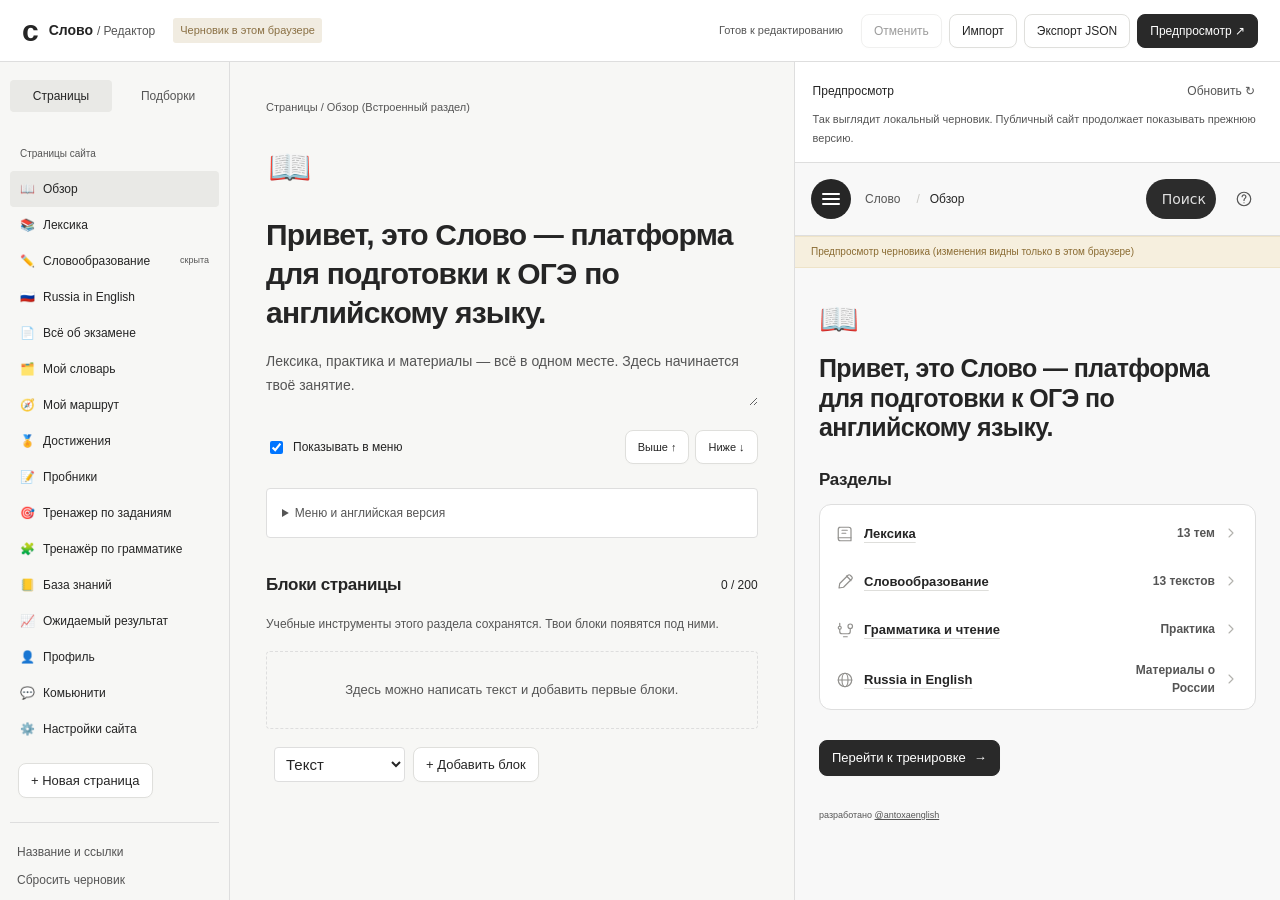
==== commit 34ffcebc: "Remove middle-dot separators from interface copy" ====
--- a/site/admin.html
+++ b/site/admin.html
@@ -1,8 +1,8 @@
-<!doctype html><html lang="ru"><head><meta charset="UTF-8"><meta name="viewport" content="width=device-width,initial-scale=1"><meta name="robots" content="noindex"><title>Редактор — Слово</title><link rel="icon" href="assets/favicon.svg"><script src="preferences.js"></script><link rel="stylesheet" href="style.css?v=layout-1"><link rel="stylesheet" href="admin.css?v=study-markers-1"></head><body class="admin-body">
+<!doctype html><html lang="ru"><head><meta charset="UTF-8"><meta name="viewport" content="width=device-width,initial-scale=1"><meta name="robots" content="noindex"><title>Редактор — Слово</title><link rel="icon" href="assets/favicon.svg"><script src="preferences.js?v=copy-1"></script><link rel="stylesheet" href="style.css?v=layout-1"><link rel="stylesheet" href="admin.css?v=study-markers-1"></head><body class="admin-body">
 <header class="admin-topbar"><a class="admin-brand" href="index.html">с<span>Слово <small>/ Редактор</small></span></a><span class="admin-draft-badge">Черновик в этом браузере</span><span class="admin-save" id="admin-save-status" role="status">Загрузка…</span><div class="admin-top-actions"><button class="button light" id="admin-undo" disabled>Отменить</button><button class="button light" id="admin-import">Импорт</button><button class="button light" id="admin-export">Экспорт JSON</button><a class="button dark" id="admin-preview-link" href="index.html?preview=1" target="_blank" rel="noopener noreferrer">Предпросмотр ↗</a></div><input type="file" id="admin-import-file" accept=".json,application/json" hidden></header>
 <div class="admin-workspace"><aside class="admin-sidebar"><div class="admin-mode-tabs" role="group" aria-label="Что редактировать"><button id="mode-pages" aria-pressed="true">Страницы</button><button id="mode-lessons" aria-pressed="false">Подборки</button></div><div id="admin-sidebar-content"></div><div class="admin-sidebar-footer"><button class="text-button" id="admin-branding">Название и ссылки</button><button class="text-button" id="admin-reset">Сбросить черновик</button><p>Ничего не публикуется автоматически.</p></div></aside>
 <main class="admin-editor" id="admin-editor"><p>Загрузка редактора…</p></main>
 <aside class="admin-preview-panel"><div class="admin-preview-heading"><strong>Предпросмотр</strong><button class="text-button" id="admin-refresh-preview">Обновить ↻</button></div><p>Так выглядит локальный черновик. Публичный сайт продолжает показывать прежнюю версию.</p><iframe id="admin-preview" title="Предпросмотр черновика" src="about:blank"></iframe></aside></div>
 <dialog id="admin-dialog" aria-label="Подтверждение действия"><h2 id="admin-dialog-title"></h2><p id="admin-dialog-text"></p><div class="admin-dialog-actions"><button class="button light" id="admin-dialog-cancel">Отмена</button><button class="button dark" id="admin-dialog-confirm">Подтвердить</button></div></dialog>
 <div class="admin-toast" id="admin-message" role="status" hidden></div>
-<script src="curriculum.js"></script><script src="content-model.js"></script><script src="admin.js?v=study-markers-1"></script></body></html>
+<script src="curriculum.js"></script><script src="content-model.js?v=copy-1"></script><script src="admin.js?v=copy-1"></script></body></html>
